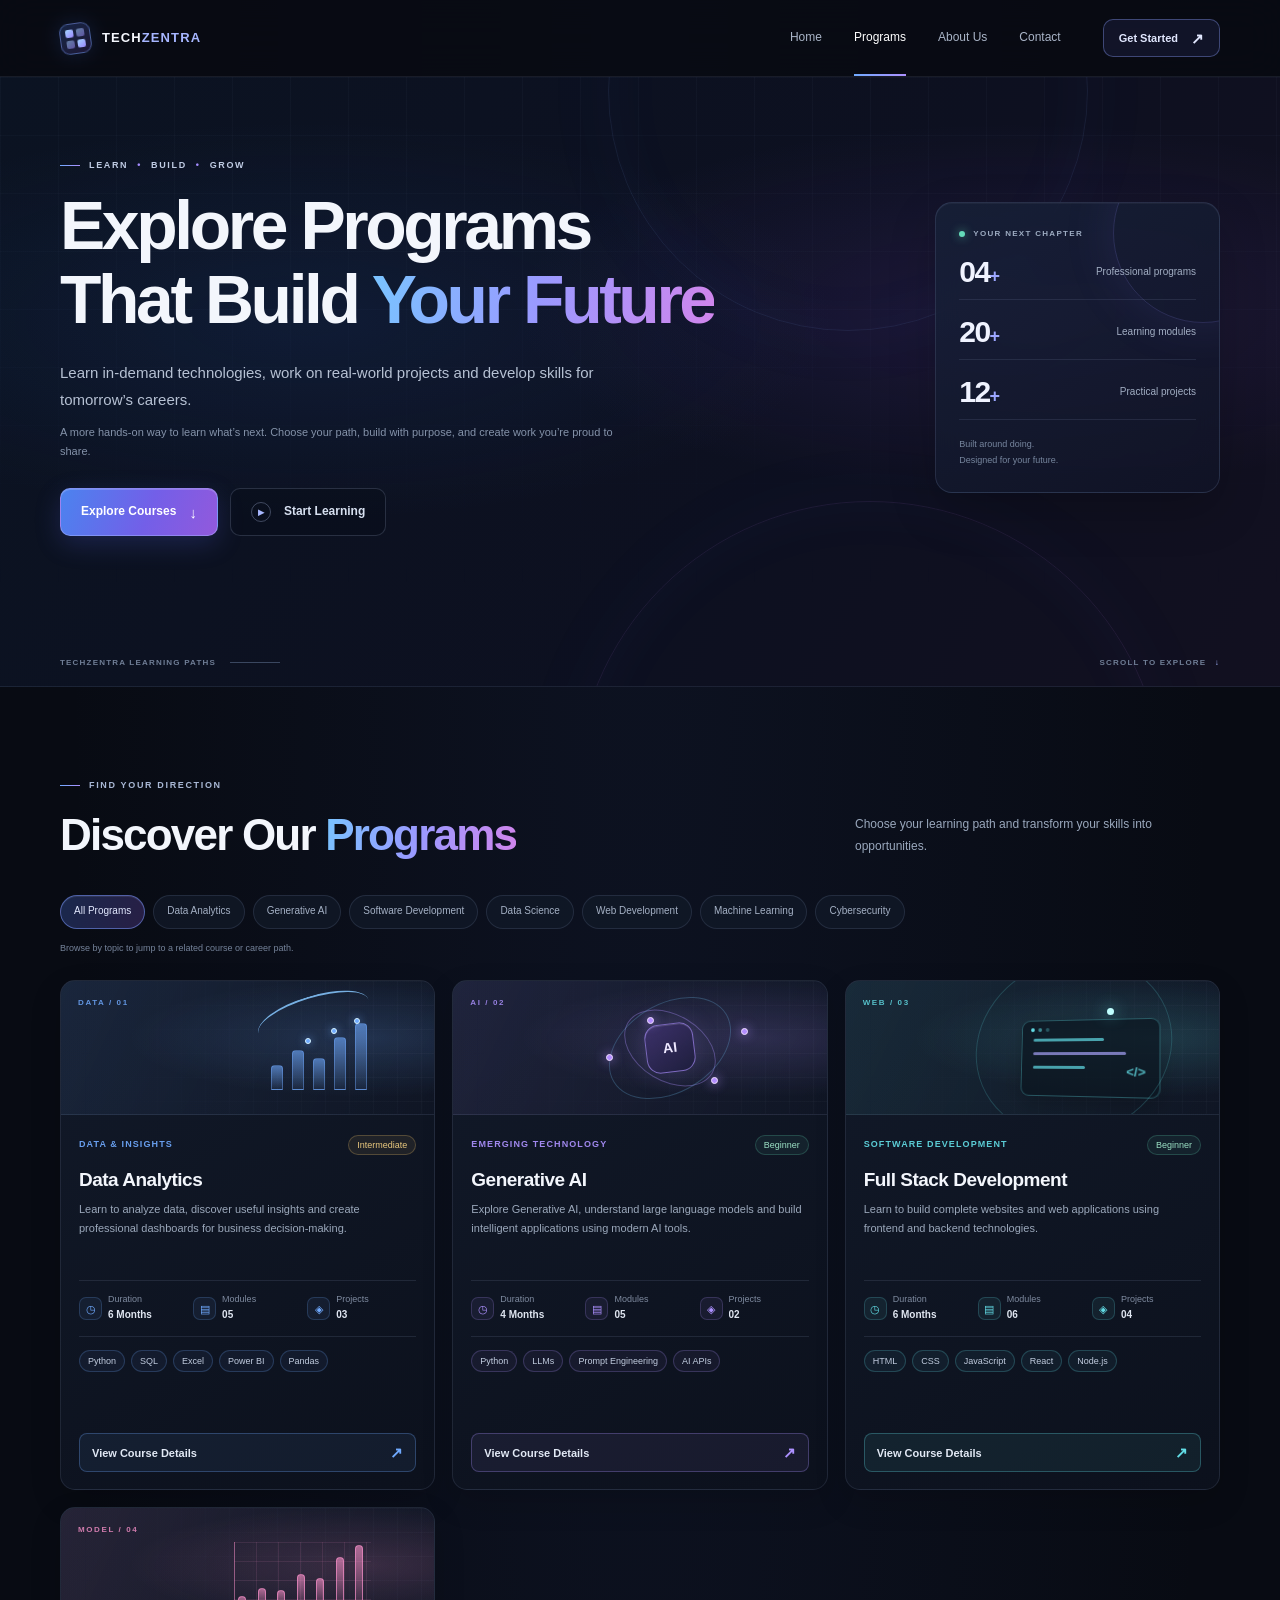
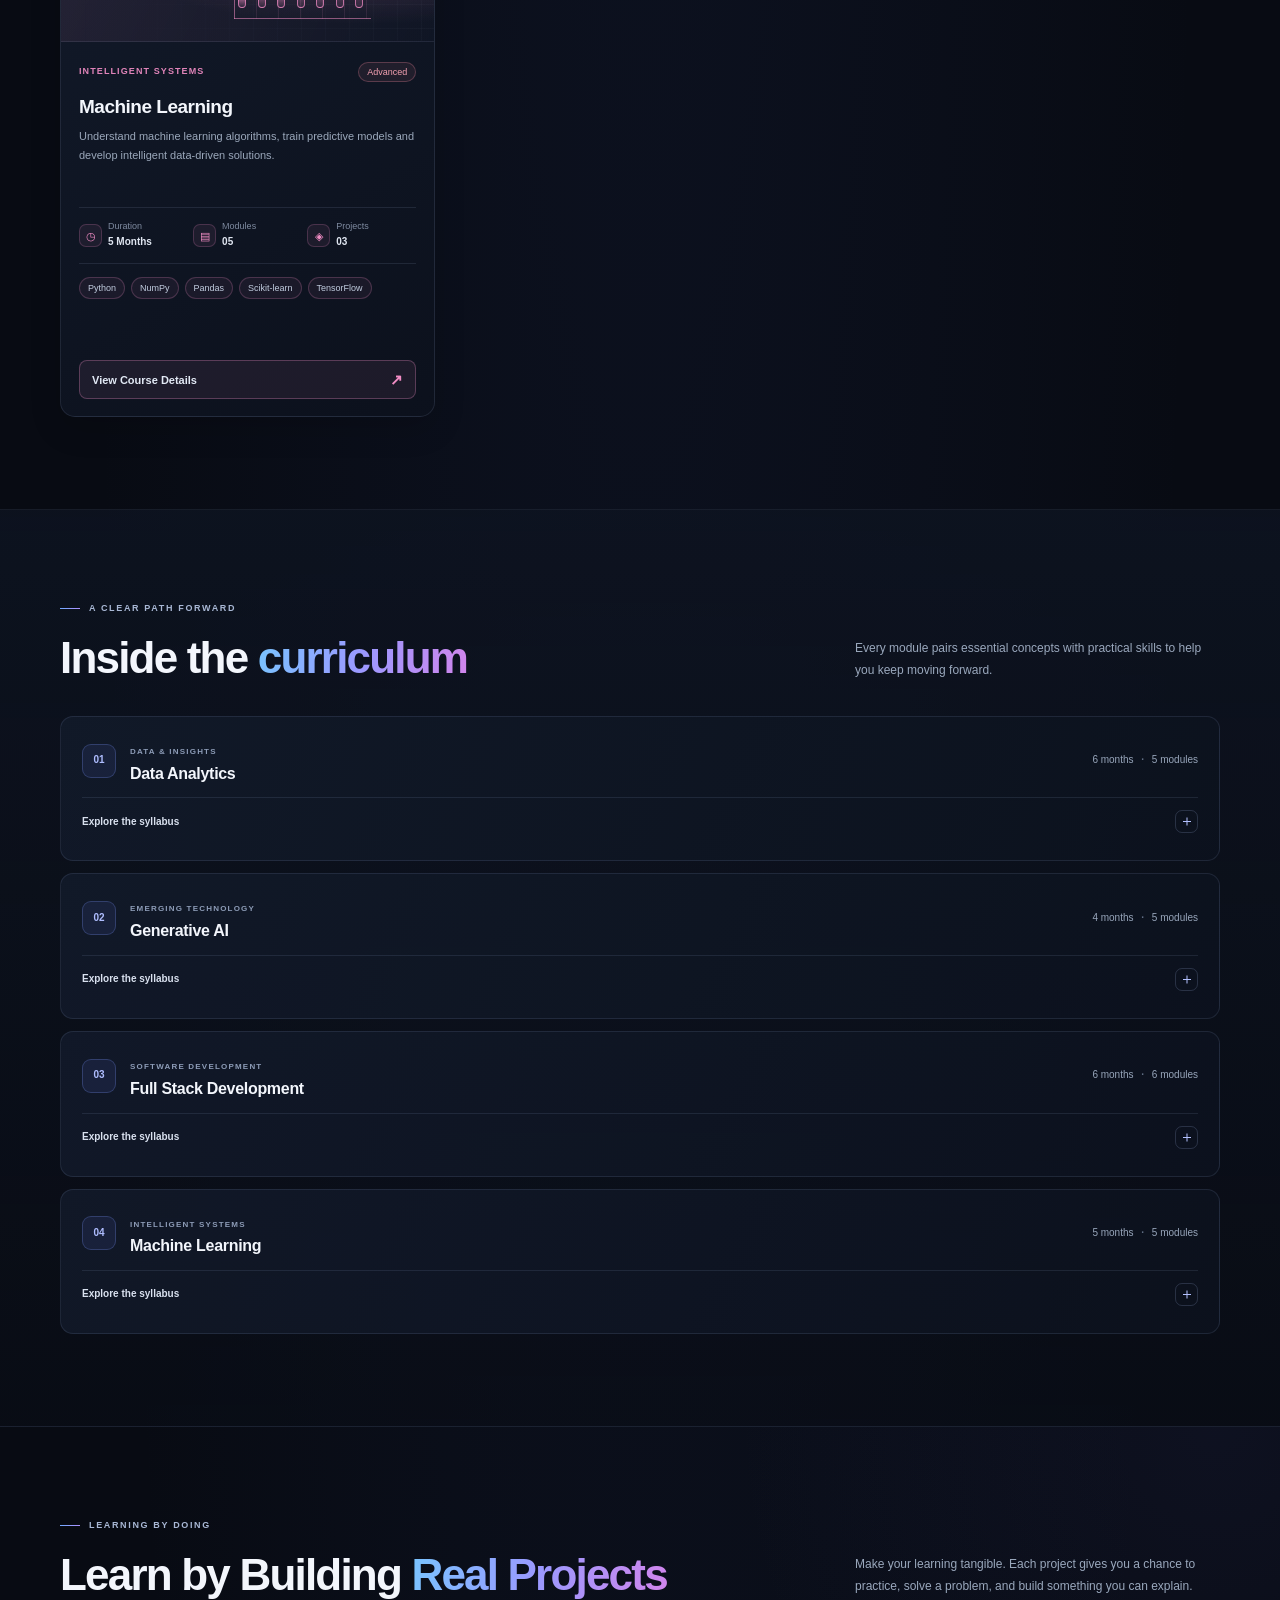
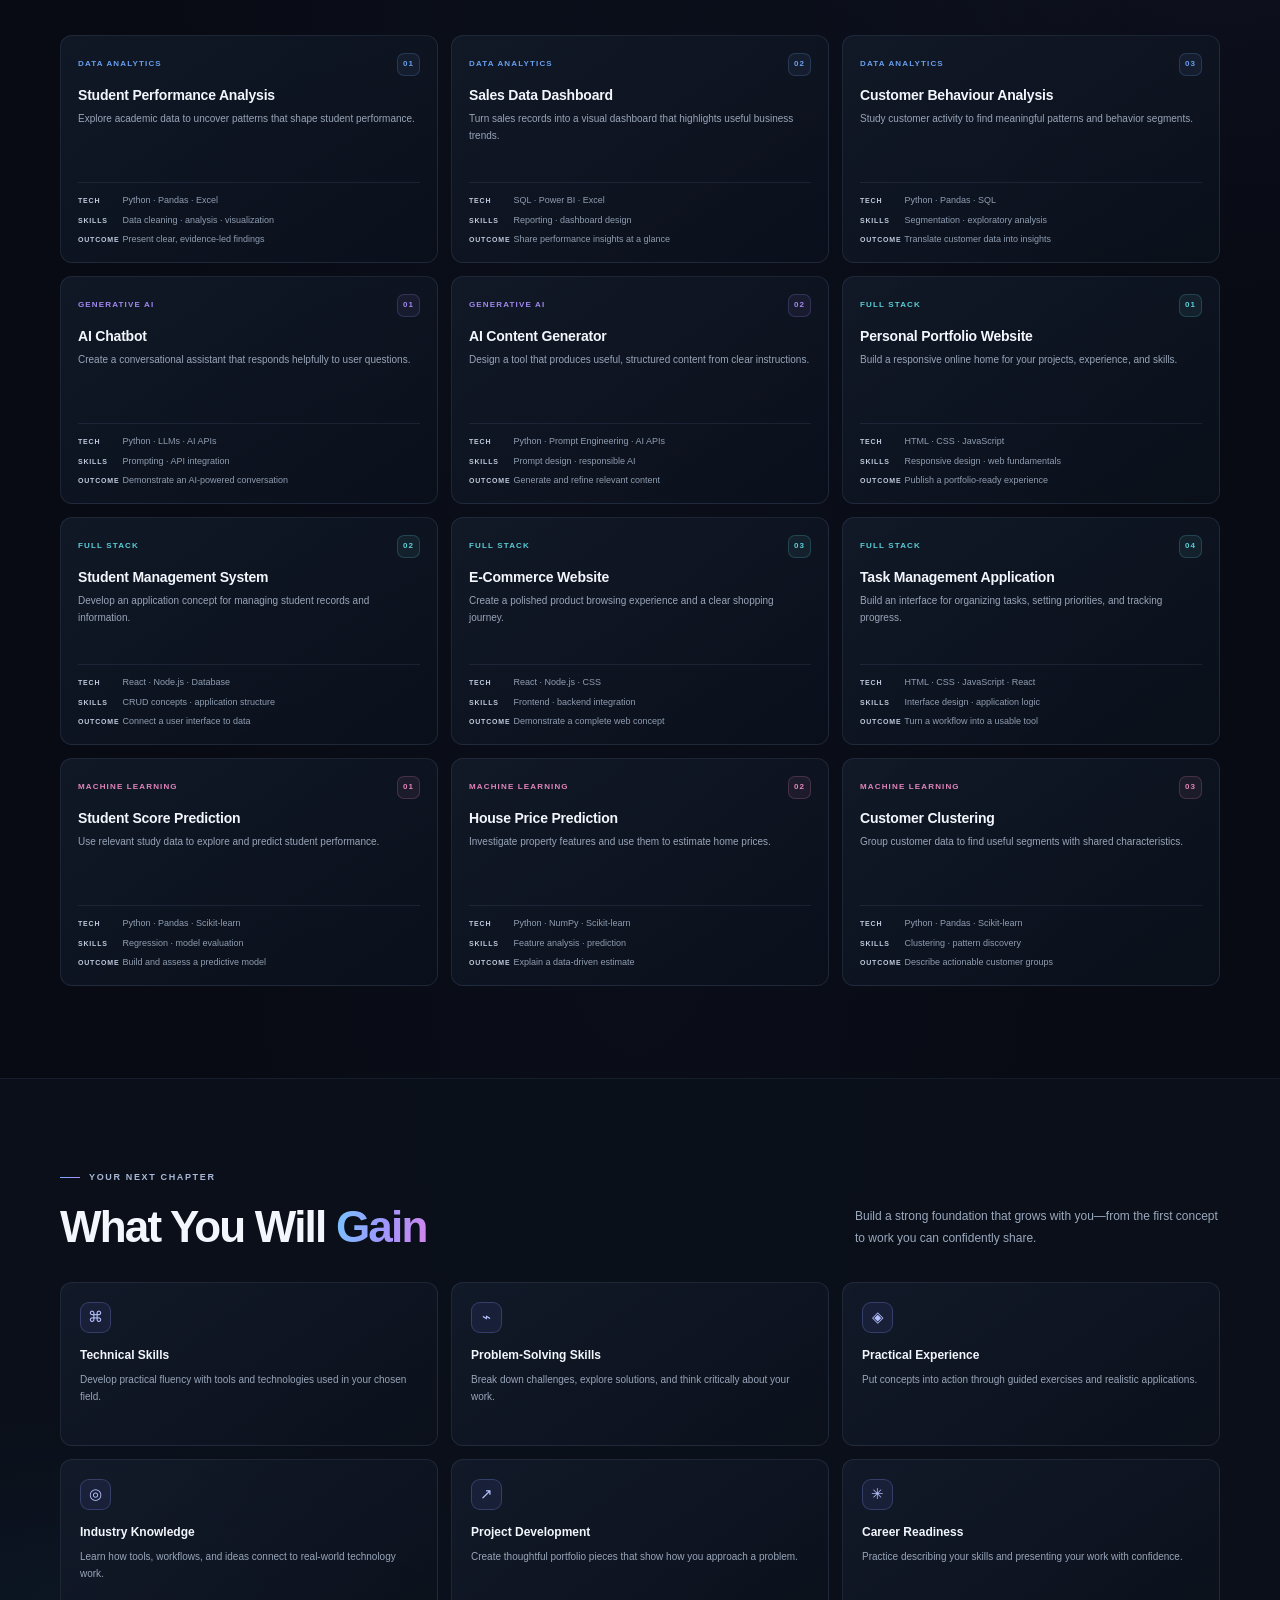
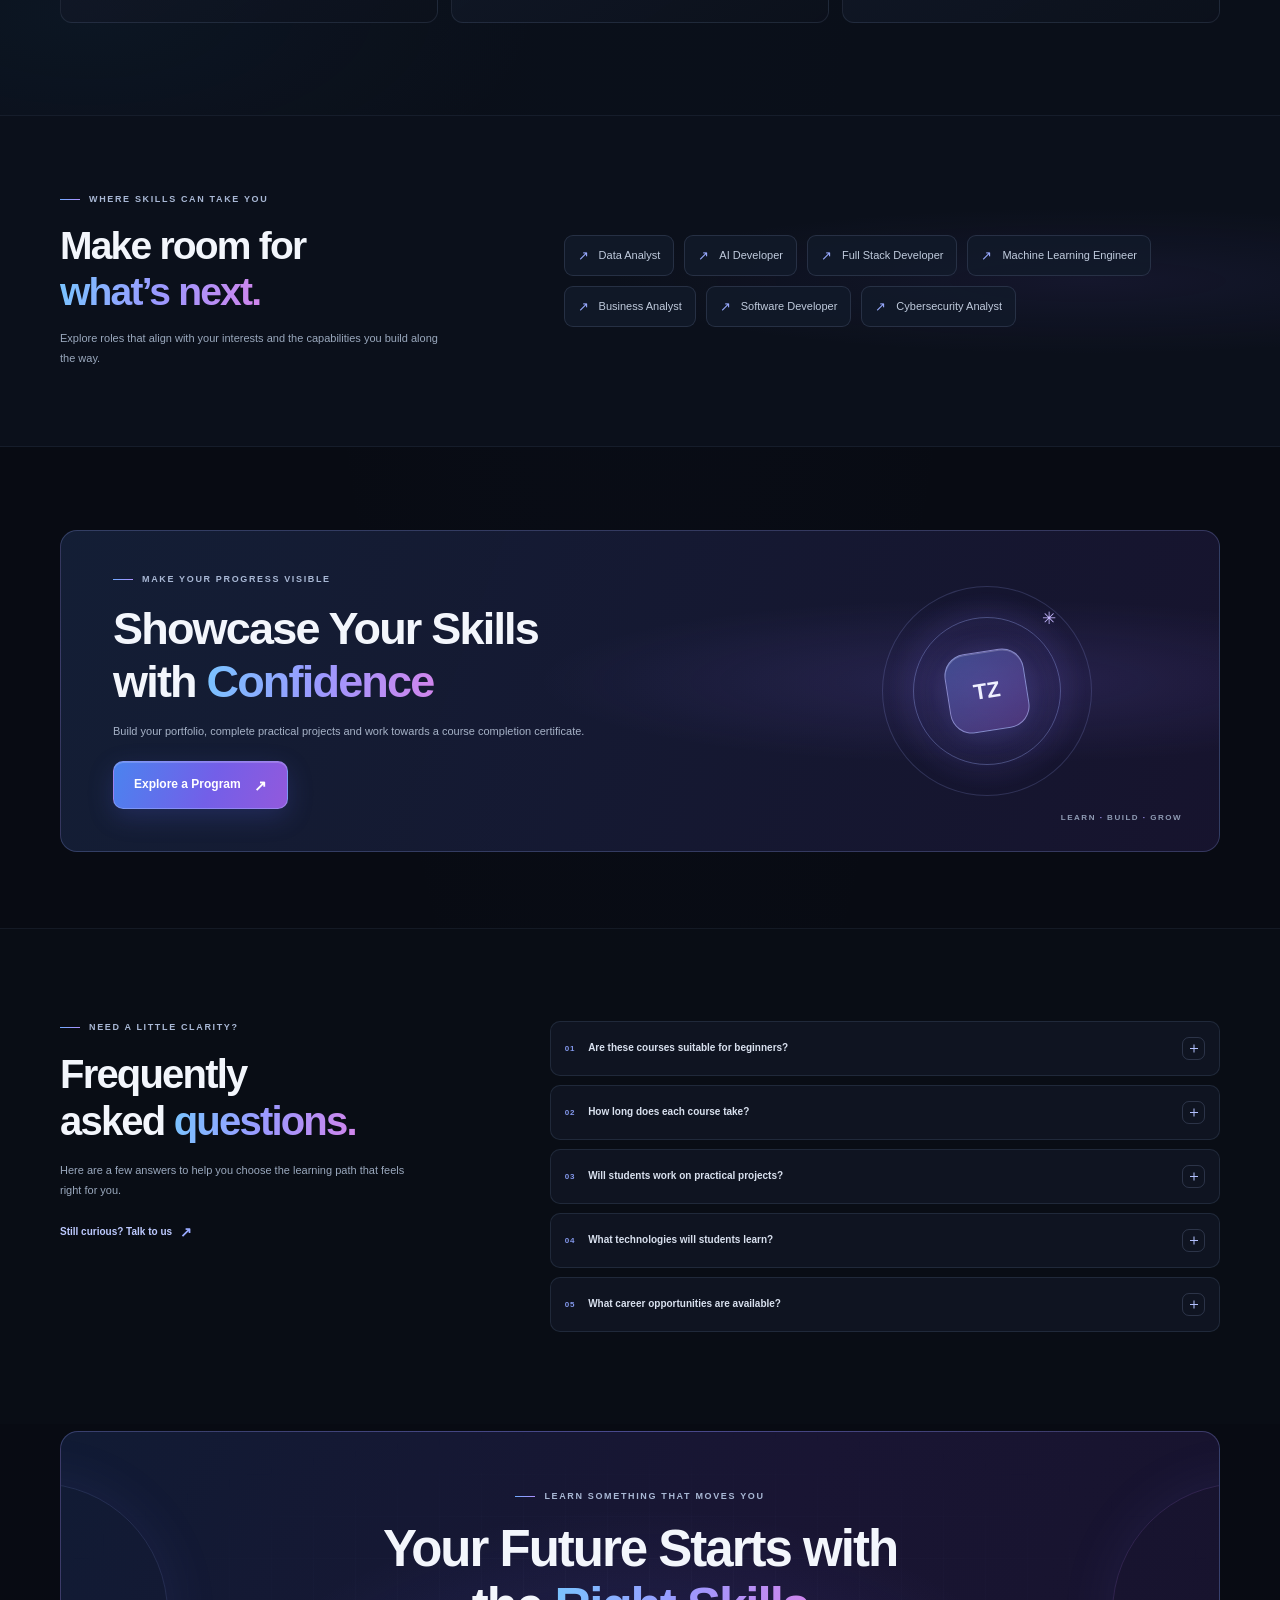
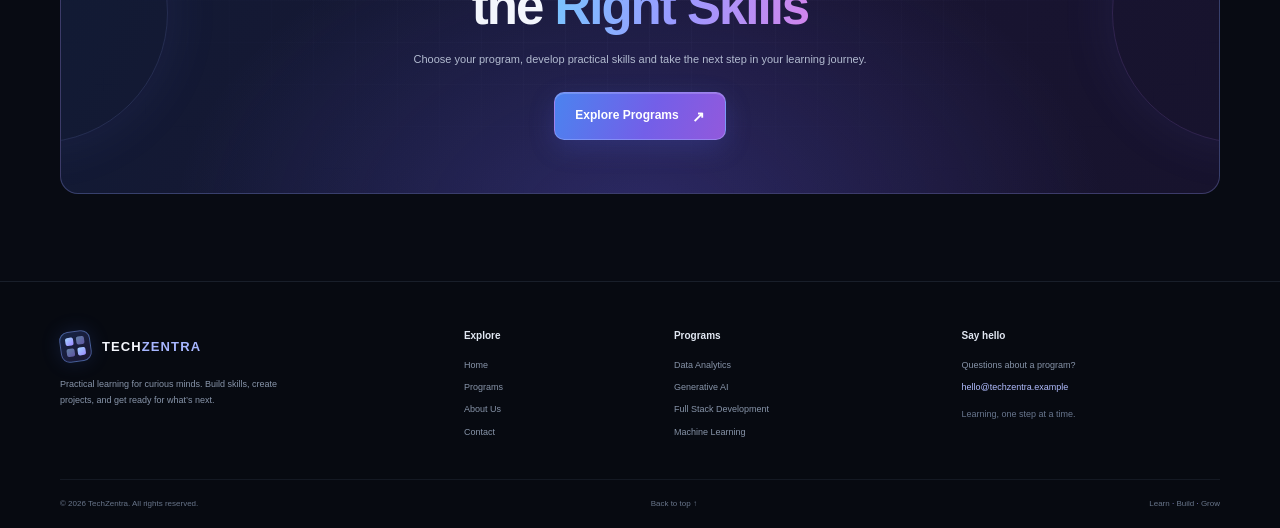
==== index.html @ 8ccdbe2f "Add files via upload" ====
<!DOCTYPE html>
<html lang="en">
<head>
  <meta charset="UTF-8">
  <meta name="viewport" content="width=device-width, initial-scale=1.0">
  <meta name="description" content="Explore TechZentra's career-focused programs in data analytics, generative AI, software development, and machine learning.">
  <title>Programs &amp; Courses | TechZentra</title>
  <link rel="stylesheet" href="style.css">
</head>
<body>
  <header class="site-header" id="top">
    <nav class="navigation container" aria-label="Main navigation">
      <a class="brand" href="#top" aria-label="TechZentra home">
        <span class="brand-symbol" aria-hidden="true"><span></span><span></span><span></span><span></span></span>
        <span class="brand-word">TECH<span>ZENTRA</span></span>
      </a>
      <div class="nav-links">
        <a href="#top">Home</a>
        <a class="nav-current" href="#programs" aria-current="page">Programs</a>
        <a href="#about">About Us</a>
        <a href="#contact">Contact</a>
      </div>
      <a class="button button-nav" href="#enroll">Get Started <span class="arrow" aria-hidden="true">↗</span></a>
    </nav>
  </header>

  <main>
    <section class="hero" aria-labelledby="hero-title">
      <div class="hero-orbit hero-orbit-one" aria-hidden="true"></div>
      <div class="hero-orbit hero-orbit-two" aria-hidden="true"></div>
      <div class="hero-grid-pattern" aria-hidden="true"></div>
      <div class="container hero-layout">
        <div class="hero-copy">
          <p class="eyebrow hero-eyebrow"><span class="eyebrow-line"></span> LEARN <span class="eyebrow-dot">•</span> BUILD <span class="eyebrow-dot">•</span> GROW</p>
          <h1 id="hero-title">Explore Programs<br>That Build <span class="gradient-text">Your Future</span></h1>
          <p class="hero-lede">Learn in-demand technologies, work on real-world projects and develop skills for tomorrow’s careers.</p>
          <p class="hero-support">A more hands-on way to learn what’s next. Choose your path, build with purpose, and create work you’re proud to share.</p>
          <div class="hero-actions">
            <a class="button button-primary" href="#programs">Explore Courses <span class="arrow" aria-hidden="true">↓</span></a>
            <a class="button button-quiet" href="#course-details"><span class="play-icon" aria-hidden="true">▶</span> Start Learning</a>
          </div>
        </div>
        <aside class="hero-aside" aria-label="TechZentra program statistics">
          <div class="aside-orbit" aria-hidden="true"></div>
          <div class="hero-aside-label"><span class="live-dot" aria-hidden="true"></span> YOUR NEXT CHAPTER</div>
          <div class="hero-stat">
            <strong>04<span>+</span></strong>
            <span>Professional programs</span>
          </div>
          <div class="hero-stat">
            <strong>20<span>+</span></strong>
            <span>Learning modules</span>
          </div>
          <div class="hero-stat">
            <strong>12<span>+</span></strong>
            <span>Practical projects</span>
          </div>
          <div class="aside-foot">Built around doing.<br>Designed for your future.</div>
        </aside>
      </div>
      <div class="container hero-bottom" aria-hidden="true">
        <span>TECHZENTRA LEARNING PATHS</span><span class="hero-bottom-line"></span><span>SCROLL TO EXPLORE <b>↓</b></span>
      </div>
    </section>

    <section class="section programs-section" id="programs" aria-labelledby="programs-title">
      <div class="container">
        <div class="section-heading">
          <div>
            <p class="eyebrow"><span class="eyebrow-line"></span> FIND YOUR DIRECTION</p>
            <h2 id="programs-title">Discover Our <span class="gradient-text">Programs</span></h2>
          </div>
          <p>Choose your learning path and transform your skills into opportunities.</p>
        </div>

        <nav class="category-nav" aria-label="Browse programs by learning area">
          <a class="category-pill category-active" href="#programs" aria-current="page">All Programs</a>
          <a class="category-pill" href="#data-analytics">Data Analytics</a>
          <a class="category-pill" href="#generative-ai">Generative AI</a>
          <a class="category-pill" href="#full-stack">Software Development</a>
          <a class="category-pill" href="#machine-learning">Data Science</a>
          <a class="category-pill" href="#full-stack">Web Development</a>
          <a class="category-pill" href="#machine-learning">Machine Learning</a>
          <a class="category-pill" href="#career-opportunities">Cybersecurity</a>
        </nav>
        <p class="category-note">Browse by topic to jump to a related course or career path.</p>

        <div class="course-grid">
          <article class="course-card course-blue">
            <div class="course-art course-art-analytics" aria-hidden="true">
              <span class="art-label">DATA / 01</span><span class="chart-bars"><i></i><i></i><i></i><i></i><i></i></span>
              <span class="chart-line"></span><span class="chart-point chart-point-one"></span><span class="chart-point chart-point-two"></span><span class="chart-point chart-point-three"></span>
            </div>
            <div class="course-card-body">
              <div class="course-kickers"><span class="course-category">DATA &amp; INSIGHTS</span><span class="level level-intermediate">Intermediate</span></div>
              <h3>Data Analytics</h3>
              <p class="course-description">Learn to analyze data, discover useful insights and create professional dashboards for business decision-making.</p>
              <div class="course-metrics">
                <div><span class="metric-icon" aria-hidden="true">◷</span><span><small>Duration</small><strong>6 Months</strong></span></div>
                <div><span class="metric-icon" aria-hidden="true">▤</span><span><small>Modules</small><strong>05</strong></span></div>
                <div><span class="metric-icon" aria-hidden="true">◈</span><span><small>Projects</small><strong>03</strong></span></div>
              </div>
              <div class="technology-list" aria-label="Technologies covered">
                <span>Python</span><span>SQL</span><span>Excel</span><span>Power BI</span><span>Pandas</span>
              </div>
              <a class="course-link" href="#data-analytics">View Course Details <span class="arrow" aria-hidden="true">↗</span></a>
            </div>
          </article>

          <article class="course-card course-violet">
            <div class="course-art course-art-ai" aria-hidden="true">
              <span class="art-label">AI / 02</span><span class="ai-core">AI</span><span class="ai-ring ai-ring-one"></span><span class="ai-ring ai-ring-two"></span>
              <span class="ai-node ai-node-one"></span><span class="ai-node ai-node-two"></span><span class="ai-node ai-node-three"></span><span class="ai-node ai-node-four"></span>
            </div>
            <div class="course-card-body">
              <div class="course-kickers"><span class="course-category">EMERGING TECHNOLOGY</span><span class="level level-beginner">Beginner</span></div>
              <h3>Generative AI</h3>
              <p class="course-description">Explore Generative AI, understand large language models and build intelligent applications using modern AI tools.</p>
              <div class="course-metrics">
                <div><span class="metric-icon" aria-hidden="true">◷</span><span><small>Duration</small><strong>4 Months</strong></span></div>
                <div><span class="metric-icon" aria-hidden="true">▤</span><span><small>Modules</small><strong>05</strong></span></div>
                <div><span class="metric-icon" aria-hidden="true">◈</span><span><small>Projects</small><strong>02</strong></span></div>
              </div>
              <div class="technology-list" aria-label="Technologies covered">
                <span>Python</span><span>LLMs</span><span>Prompt Engineering</span><span>AI APIs</span>
              </div>
              <a class="course-link" href="#generative-ai">View Course Details <span class="arrow" aria-hidden="true">↗</span></a>
            </div>
          </article>

          <article class="course-card course-cyan">
            <div class="course-art course-art-stack" aria-hidden="true">
              <span class="art-label">WEB / 03</span><span class="code-window"><b></b><i></i><i></i><i></i><em>&lt;/&gt;</em></span>
              <span class="stack-orbit"></span><span class="stack-spark"></span>
            </div>
            <div class="course-card-body">
              <div class="course-kickers"><span class="course-category">SOFTWARE DEVELOPMENT</span><span class="level level-beginner">Beginner</span></div>
              <h3>Full Stack Development</h3>
              <p class="course-description">Learn to build complete websites and web applications using frontend and backend technologies.</p>
              <div class="course-metrics">
                <div><span class="metric-icon" aria-hidden="true">◷</span><span><small>Duration</small><strong>6 Months</strong></span></div>
                <div><span class="metric-icon" aria-hidden="true">▤</span><span><small>Modules</small><strong>06</strong></span></div>
                <div><span class="metric-icon" aria-hidden="true">◈</span><span><small>Projects</small><strong>04</strong></span></div>
              </div>
              <div class="technology-list" aria-label="Technologies covered">
                <span>HTML</span><span>CSS</span><span>JavaScript</span><span>React</span><span>Node.js</span>
              </div>
              <a class="course-link" href="#full-stack">View Course Details <span class="arrow" aria-hidden="true">↗</span></a>
            </div>
          </article>

          <article class="course-card course-pink">
            <div class="course-art course-art-ml" aria-hidden="true">
              <span class="art-label">MODEL / 04</span><span class="ml-grid"></span><span class="ml-graph"><i></i><i></i><i></i><i></i><i></i><i></i><i></i></span>
              <span class="ml-axis"></span><span class="ml-axis ml-axis-y"></span>
            </div>
            <div class="course-card-body">
              <div class="course-kickers"><span class="course-category">INTELLIGENT SYSTEMS</span><span class="level level-advanced">Advanced</span></div>
              <h3>Machine Learning</h3>
              <p class="course-description">Understand machine learning algorithms, train predictive models and develop intelligent data-driven solutions.</p>
              <div class="course-metrics">
                <div><span class="metric-icon" aria-hidden="true">◷</span><span><small>Duration</small><strong>5 Months</strong></span></div>
                <div><span class="metric-icon" aria-hidden="true">▤</span><span><small>Modules</small><strong>05</strong></span></div>
                <div><span class="metric-icon" aria-hidden="true">◈</span><span><small>Projects</small><strong>03</strong></span></div>
              </div>
              <div class="technology-list" aria-label="Technologies covered">
                <span>Python</span><span>NumPy</span><span>Pandas</span><span>Scikit-learn</span><span>TensorFlow</span>
              </div>
              <a class="course-link" href="#machine-learning">View Course Details <span class="arrow" aria-hidden="true">↗</span></a>
            </div>
          </article>
        </div>
      </div>
    </section>

    <section class="section syllabus-section" id="course-details" aria-labelledby="syllabus-title">
      <div class="container">
        <div class="section-heading">
          <div>
            <p class="eyebrow"><span class="eyebrow-line"></span> A CLEAR PATH FORWARD</p>
            <h2 id="syllabus-title">Inside the <span class="gradient-text">curriculum</span></h2>
          </div>
          <p>Every module pairs essential concepts with practical skills to help you keep moving forward.</p>
        </div>

        <article class="syllabus-card" id="data-analytics">
          <div class="syllabus-card-heading">
            <span class="syllabus-number">01</span><div><span class="syllabus-category">DATA &amp; INSIGHTS</span><h3>Data Analytics</h3></div><span class="syllabus-length">6 months <b>·</b> 5 modules</span>
          </div>
          <details class="module-accordion">
            <summary><span>Explore the syllabus</span><span class="accordion-toggle" aria-hidden="true"></span></summary>
            <ol class="module-list">
              <li><span><strong>Introduction to Data Analytics</strong><small>Get to know the analytics workflow, data types, and how organizations use information to make decisions.</small></span></li>
              <li><span><strong>Python Programming for Data Analysis</strong><small>Learn Python fundamentals and use code to inspect, organize, and analyze datasets.</small></span></li>
              <li><span><strong>SQL and Database Management</strong><small>Query relational data, combine tables, and understand the foundations of database management.</small></span></li>
              <li><span><strong>Data Cleaning and Processing</strong><small>Prepare reliable datasets by handling missing values, inconsistencies, and common data issues.</small></span></li>
              <li><span><strong>Data Visualization using Power BI</strong><small>Turn findings into clear visuals and build dashboards that communicate useful insights.</small></span></li>
            </ol>
          </details>
        </article>

        <article class="syllabus-card" id="generative-ai">
          <div class="syllabus-card-heading">
            <span class="syllabus-number">02</span><div><span class="syllabus-category">EMERGING TECHNOLOGY</span><h3>Generative AI</h3></div><span class="syllabus-length">4 months <b>·</b> 5 modules</span>
          </div>
          <details class="module-accordion">
            <summary><span>Explore the syllabus</span><span class="accordion-toggle" aria-hidden="true"></span></summary>
            <ol class="module-list">
              <li><span><strong>Introduction to Artificial Intelligence</strong><small>Explore foundational AI concepts, common applications, capabilities, and responsible use.</small></span></li>
              <li><span><strong>Python for AI</strong><small>Practice the Python fundamentals used to work with AI tools, data, and application logic.</small></span></li>
              <li><span><strong>Large Language Models</strong><small>Understand how language models work, what they can do, and where their limitations lie.</small></span></li>
              <li><span><strong>Prompt Engineering</strong><small>Write and refine instructions to guide AI models toward useful, consistent responses.</small></span></li>
              <li><span><strong>Building AI Applications</strong><small>Bring concepts together to create useful applications powered by modern AI tools.</small></span></li>
            </ol>
          </details>
        </article>

        <article class="syllabus-card" id="full-stack">
          <div class="syllabus-card-heading">
            <span class="syllabus-number">03</span><div><span class="syllabus-category">SOFTWARE DEVELOPMENT</span><h3>Full Stack Development</h3></div><span class="syllabus-length">6 months <b>·</b> 6 modules</span>
          </div>
          <details class="module-accordion">
            <summary><span>Explore the syllabus</span><span class="accordion-toggle" aria-hidden="true"></span></summary>
            <ol class="module-list">
              <li><span><strong>HTML Fundamentals</strong><small>Structure accessible web pages using semantic HTML and well-organized document markup.</small></span></li>
              <li><span><strong>CSS Styling</strong><small>Style responsive interfaces with layout systems, typography, color, and reusable CSS.</small></span></li>
              <li><span><strong>JavaScript Programming</strong><small>Build a foundation in variables, functions, data structures, and browser-based programming.</small></span></li>
              <li><span><strong>React Development</strong><small>Organize user interfaces into reusable components and learn the core ideas behind React.</small></span></li>
              <li><span><strong>Backend Development</strong><small>Explore server-side application concepts, routes, and communication between services.</small></span></li>
              <li><span><strong>Database and Deployment</strong><small>Understand data persistence and the steps involved in preparing an application for release.</small></span></li>
            </ol>
          </details>
        </article>

        <article class="syllabus-card" id="machine-learning">
          <div class="syllabus-card-heading">
            <span class="syllabus-number">04</span><div><span class="syllabus-category">INTELLIGENT SYSTEMS</span><h3>Machine Learning</h3></div><span class="syllabus-length">5 months <b>·</b> 5 modules</span>
          </div>
          <details class="module-accordion">
            <summary><span>Explore the syllabus</span><span class="accordion-toggle" aria-hidden="true"></span></summary>
            <ol class="module-list">
              <li><span><strong>Introduction to Machine Learning</strong><small>Learn the core ideas behind machine learning and how models learn patterns from data.</small></span></li>
              <li><span><strong>Python for Machine Learning</strong><small>Use Python and common data libraries to prepare inputs for a machine learning workflow.</small></span></li>
              <li><span><strong>Supervised Learning</strong><small>Explore models that learn from labeled examples to classify outcomes and make predictions.</small></span></li>
              <li><span><strong>Unsupervised Learning</strong><small>Discover approaches for finding structure and useful groupings in unlabeled data.</small></span></li>
              <li><span><strong>Model Evaluation</strong><small>Assess model performance, interpret evaluation measures, and understand trade-offs.</small></span></li>
            </ol>
          </details>
        </article>
      </div>
    </section>

    <section class="section projects-section" id="projects" aria-labelledby="projects-title">
      <div class="container">
        <div class="section-heading">
          <div>
            <p class="eyebrow"><span class="eyebrow-line"></span> LEARNING BY DOING</p>
            <h2 id="projects-title">Learn by Building <span class="gradient-text">Real Projects</span></h2>
          </div>
          <p>Make your learning tangible. Each project gives you a chance to practice, solve a problem, and build something you can explain.</p>
        </div>

        <div class="project-grid">
          <article class="project-card project-blue"><span class="project-course">DATA ANALYTICS <span>01</span></span><h3>Student Performance Analysis</h3><p>Explore academic data to uncover patterns that shape student performance.</p><div class="project-details"><span><b>TECH</b> Python · Pandas · Excel</span><span><b>SKILLS</b> Data cleaning · analysis · visualization</span><span><b>OUTCOME</b> Present clear, evidence-led findings</span></div></article>
          <article class="project-card project-blue"><span class="project-course">DATA ANALYTICS <span>02</span></span><h3>Sales Data Dashboard</h3><p>Turn sales records into a visual dashboard that highlights useful business trends.</p><div class="project-details"><span><b>TECH</b> SQL · Power BI · Excel</span><span><b>SKILLS</b> Reporting · dashboard design</span><span><b>OUTCOME</b> Share performance insights at a glance</span></div></article>
          <article class="project-card project-blue"><span class="project-course">DATA ANALYTICS <span>03</span></span><h3>Customer Behaviour Analysis</h3><p>Study customer activity to find meaningful patterns and behavior segments.</p><div class="project-details"><span><b>TECH</b> Python · Pandas · SQL</span><span><b>SKILLS</b> Segmentation · exploratory analysis</span><span><b>OUTCOME</b> Translate customer data into insights</span></div></article>
          <article class="project-card project-violet"><span class="project-course">GENERATIVE AI <span>01</span></span><h3>AI Chatbot</h3><p>Create a conversational assistant that responds helpfully to user questions.</p><div class="project-details"><span><b>TECH</b> Python · LLMs · AI APIs</span><span><b>SKILLS</b> Prompting · API integration</span><span><b>OUTCOME</b> Demonstrate an AI-powered conversation</span></div></article>
          <article class="project-card project-violet"><span class="project-course">GENERATIVE AI <span>02</span></span><h3>AI Content Generator</h3><p>Design a tool that produces useful, structured content from clear instructions.</p><div class="project-details"><span><b>TECH</b> Python · Prompt Engineering · AI APIs</span><span><b>SKILLS</b> Prompt design · responsible AI</span><span><b>OUTCOME</b> Generate and refine relevant content</span></div></article>
          <article class="project-card project-cyan"><span class="project-course">FULL STACK <span>01</span></span><h3>Personal Portfolio Website</h3><p>Build a responsive online home for your projects, experience, and skills.</p><div class="project-details"><span><b>TECH</b> HTML · CSS · JavaScript</span><span><b>SKILLS</b> Responsive design · web fundamentals</span><span><b>OUTCOME</b> Publish a portfolio-ready experience</span></div></article>
          <article class="project-card project-cyan"><span class="project-course">FULL STACK <span>02</span></span><h3>Student Management System</h3><p>Develop an application concept for managing student records and information.</p><div class="project-details"><span><b>TECH</b> React · Node.js · Database</span><span><b>SKILLS</b> CRUD concepts · application structure</span><span><b>OUTCOME</b> Connect a user interface to data</span></div></article>
          <article class="project-card project-cyan"><span class="project-course">FULL STACK <span>03</span></span><h3>E-Commerce Website</h3><p>Create a polished product browsing experience and a clear shopping journey.</p><div class="project-details"><span><b>TECH</b> React · Node.js · CSS</span><span><b>SKILLS</b> Frontend · backend integration</span><span><b>OUTCOME</b> Demonstrate a complete web concept</span></div></article>
          <article class="project-card project-cyan"><span class="project-course">FULL STACK <span>04</span></span><h3>Task Management Application</h3><p>Build an interface for organizing tasks, setting priorities, and tracking progress.</p><div class="project-details"><span><b>TECH</b> HTML · CSS · JavaScript · React</span><span><b>SKILLS</b> Interface design · application logic</span><span><b>OUTCOME</b> Turn a workflow into a usable tool</span></div></article>
          <article class="project-card project-pink"><span class="project-course">MACHINE LEARNING <span>01</span></span><h3>Student Score Prediction</h3><p>Use relevant study data to explore and predict student performance.</p><div class="project-details"><span><b>TECH</b> Python · Pandas · Scikit-learn</span><span><b>SKILLS</b> Regression · model evaluation</span><span><b>OUTCOME</b> Build and assess a predictive model</span></div></article>
          <article class="project-card project-pink"><span class="project-course">MACHINE LEARNING <span>02</span></span><h3>House Price Prediction</h3><p>Investigate property features and use them to estimate home prices.</p><div class="project-details"><span><b>TECH</b> Python · NumPy · Scikit-learn</span><span><b>SKILLS</b> Feature analysis · prediction</span><span><b>OUTCOME</b> Explain a data-driven estimate</span></div></article>
          <article class="project-card project-pink"><span class="project-course">MACHINE LEARNING <span>03</span></span><h3>Customer Clustering</h3><p>Group customer data to find useful segments with shared characteristics.</p><div class="project-details"><span><b>TECH</b> Python · Pandas · Scikit-learn</span><span><b>SKILLS</b> Clustering · pattern discovery</span><span><b>OUTCOME</b> Describe actionable customer groups</span></div></article>
        </div>
      </div>
    </section>

    <section class="section outcomes-section" id="about" aria-labelledby="outcomes-title">
      <div class="container">
        <div class="section-heading">
          <div><p class="eyebrow"><span class="eyebrow-line"></span> YOUR NEXT CHAPTER</p><h2 id="outcomes-title">What You Will <span class="gradient-text">Gain</span></h2></div>
          <p>Build a strong foundation that grows with you—from the first concept to work you can confidently share.</p>
        </div>
        <div class="outcomes-grid">
          <article class="outcome-card"><span class="outcome-icon" aria-hidden="true">⌘</span><h3>Technical Skills</h3><p>Develop practical fluency with tools and technologies used in your chosen field.</p></article>
          <article class="outcome-card"><span class="outcome-icon" aria-hidden="true">⌁</span><h3>Problem-Solving Skills</h3><p>Break down challenges, explore solutions, and think critically about your work.</p></article>
          <article class="outcome-card"><span class="outcome-icon" aria-hidden="true">◈</span><h3>Practical Experience</h3><p>Put concepts into action through guided exercises and realistic applications.</p></article>
          <article class="outcome-card"><span class="outcome-icon" aria-hidden="true">◎</span><h3>Industry Knowledge</h3><p>Learn how tools, workflows, and ideas connect to real-world technology work.</p></article>
          <article class="outcome-card"><span class="outcome-icon" aria-hidden="true">↗</span><h3>Project Development</h3><p>Create thoughtful portfolio pieces that show how you approach a problem.</p></article>
          <article class="outcome-card"><span class="outcome-icon" aria-hidden="true">✳</span><h3>Career Readiness</h3><p>Practice describing your skills and presenting your work with confidence.</p></article>
        </div>
      </div>
    </section>

    <section class="section career-section" id="career-opportunities" aria-labelledby="careers-title">
      <div class="container career-layout">
        <div class="career-intro">
          <p class="eyebrow"><span class="eyebrow-line"></span> WHERE SKILLS CAN TAKE YOU</p>
          <h2 id="careers-title">Make room for <span class="gradient-text">what’s next.</span></h2>
          <p>Explore roles that align with your interests and the capabilities you build along the way.</p>
        </div>
        <div class="career-list" aria-label="Potential career paths">
          <span class="career-pill"><i aria-hidden="true">↗</i> Data Analyst</span>
          <span class="career-pill"><i aria-hidden="true">↗</i> AI Developer</span>
          <span class="career-pill"><i aria-hidden="true">↗</i> Full Stack Developer</span>
          <span class="career-pill"><i aria-hidden="true">↗</i> Machine Learning Engineer</span>
          <span class="career-pill"><i aria-hidden="true">↗</i> Business Analyst</span>
          <span class="career-pill"><i aria-hidden="true">↗</i> Software Developer</span>
          <span class="career-pill"><i aria-hidden="true">↗</i> Cybersecurity Analyst</span>
        </div>
      </div>
    </section>

    <section class="section certificate-section" aria-labelledby="certificate-title">
      <div class="container">
        <div class="certificate-card">
          <div class="certificate-decoration" aria-hidden="true"><span class="certificate-seal">TZ</span><span class="certificate-ring"></span><span class="certificate-glint">✳</span></div>
          <div class="certificate-copy">
            <p class="eyebrow"><span class="eyebrow-line"></span> MAKE YOUR PROGRESS VISIBLE</p>
            <h2 id="certificate-title">Showcase Your Skills<br>with <span class="gradient-text">Confidence</span></h2>
            <p>Build your portfolio, complete practical projects and work towards a course completion certificate.</p>
            <a class="button button-primary" href="#enroll">Explore a Program <span class="arrow" aria-hidden="true">↗</span></a>
          </div>
          <div class="certificate-caption">LEARN <span>·</span> BUILD <span>·</span> GROW</div>
        </div>
      </div>
    </section>

    <section class="section faq-section" id="faq" aria-labelledby="faq-title">
      <div class="container faq-layout">
        <div class="faq-intro">
          <p class="eyebrow"><span class="eyebrow-line"></span> NEED A LITTLE CLARITY?</p>
          <h2 id="faq-title">Frequently asked <span class="gradient-text">questions.</span></h2>
          <p>Here are a few answers to help you choose the learning path that feels right for you.</p>
          <a class="inline-link" href="#contact">Still curious? Talk to us <span aria-hidden="true">↗</span></a>
        </div>
        <div class="faq-list">
          <details class="faq-item"><summary><span class="faq-number">01</span><span>Are these courses suitable for beginners?</span><span class="accordion-toggle" aria-hidden="true"></span></summary><p>Generative AI and Full Stack Development are marked beginner level. Data Analytics is intermediate, and Machine Learning is advanced. Check each course overview to find the best starting point for your experience.</p></details>
          <details class="faq-item"><summary><span class="faq-number">02</span><span>How long does each course take?</span><span class="accordion-toggle" aria-hidden="true"></span></summary><p>Data Analytics and Full Stack Development are 6 months each, Generative AI is 4 months, and Machine Learning is 5 months.</p></details>
          <details class="faq-item"><summary><span class="faq-number">03</span><span>Will students work on practical projects?</span><span class="accordion-toggle" aria-hidden="true"></span></summary><p>Yes. Each program includes practical projects designed to help you apply key concepts and develop work you can present in a portfolio.</p></details>
          <details class="faq-item"><summary><span class="faq-number">04</span><span>What technologies will students learn?</span><span class="accordion-toggle" aria-hidden="true"></span></summary><p>Technology varies by program and includes Python, SQL, Excel, Power BI, AI tools, HTML, CSS, JavaScript, React, Node.js, NumPy, Pandas, Scikit-learn, and TensorFlow.</p></details>
          <details class="faq-item"><summary><span class="faq-number">05</span><span>What career opportunities are available?</span><span class="accordion-toggle" aria-hidden="true"></span></summary><p>Potential paths include data analyst, AI developer, full stack developer, machine learning engineer, business analyst, software developer, and cybersecurity analyst. Specific opportunities depend on your skills and experience.</p></details>
        </div>
      </div>
    </section>

    <section class="section enroll-section" id="enroll" aria-labelledby="enroll-title">
      <div class="container">
        <div class="enroll-card">
          <div class="enroll-orb enroll-orb-left" aria-hidden="true"></div><div class="enroll-orb enroll-orb-right" aria-hidden="true"></div>
          <p class="eyebrow"><span class="eyebrow-line"></span> LEARN SOMETHING THAT MOVES YOU</p>
          <h2 id="enroll-title">Your Future Starts with<br>the <span class="gradient-text">Right Skills</span></h2>
          <p>Choose your program, develop practical skills and take the next step in your learning journey.</p>
          <a class="button button-primary" href="#programs">Explore Programs <span class="arrow" aria-hidden="true">↗</span></a>
        </div>
      </div>
    </section>
  </main>

  <footer class="site-footer" id="contact">
    <div class="container footer-main">
      <div class="footer-brand-column">
        <a class="brand" href="#top" aria-label="TechZentra home">
          <span class="brand-symbol" aria-hidden="true"><span></span><span></span><span></span><span></span></span>
          <span class="brand-word">TECH<span>ZENTRA</span></span>
        </a>
        <p>Practical learning for curious minds. Build skills, create projects, and get ready for what’s next.</p>
      </div>
      <div class="footer-column"><h2>Explore</h2><a href="#top">Home</a><a href="#programs">Programs</a><a href="#about">About Us</a><a href="#contact">Contact</a></div>
      <div class="footer-column"><h2>Programs</h2><a href="#data-analytics">Data Analytics</a><a href="#generative-ai">Generative AI</a><a href="#full-stack">Full Stack Development</a><a href="#machine-learning">Machine Learning</a></div>
      <div class="footer-column footer-contact"><h2>Say hello</h2><p>Questions about a program?</p><a href="mailto:hello@techzentra.example">hello@techzentra.example</a><span>Learning, one step at a time.</span></div>
    </div>
    <div class="container footer-bottom"><span>© 2026 TechZentra. All rights reserved.</span><a href="#top">Back to top ↑</a><span>Learn <i>·</i> Build <i>·</i> Grow</span></div>
  </footer>
</body>
</html>
---- style.css ----
:root {
  color-scheme: dark;
  --page: #080b13;
  --page-raised: #0c1120;
  --surface: #101725;
  --surface-soft: #0d1421;
  --text: #f3f6fc;
  --muted: #9aa8bd;
  --quiet: #718099;
  --line: rgba(160, 179, 218, 0.13);
  --blue: #70aaff;
  --violet: #ad91ff;
  --cyan: #62dce5;
  --pink: #f28dc5;
  --content-width: 1160px;
}

* {
  box-sizing: border-box;
}

html {
  scroll-behavior: smooth;
  scroll-padding-top: 92px;
}

body {
  margin: 0;
  overflow-x: hidden;
  background:
    radial-gradient(ellipse at 50% 0, rgba(47, 67, 133, 0.13), transparent 36rem),
    var(--page);
  color: var(--text);
  font-family: Inter, "Segoe UI", "Helvetica Neue", Arial, sans-serif;
  font-size: 15px;
  line-height: 1.65;
  -webkit-font-smoothing: antialiased;
}

a {
  color: inherit;
  text-decoration: none;
}

a:focus-visible,
summary:focus-visible {
  outline: 2px solid #a9c5ff;
  outline-offset: 4px;
  border-radius: 5px;
}

::selection {
  background: rgba(125, 134, 255, 0.38);
  color: #fff;
}

.container {
  width: min(var(--content-width), calc(100% - 48px));
  margin-inline: auto;
}

.site-header {
  position: sticky;
  z-index: 20;
  top: 0;
  border-bottom: 1px solid rgba(171, 188, 223, 0.1);
  background: rgba(8, 11, 19, 0.88);
  backdrop-filter: blur(18px);
}

.navigation {
  display: flex;
  min-height: 76px;
  align-items: center;
  gap: 42px;
}

.brand {
  display: inline-flex;
  flex: 0 0 auto;
  align-items: center;
  gap: 11px;
}

.brand-symbol {
  position: relative;
  display: grid;
  width: 31px;
  height: 31px;
  grid-template: repeat(2, 1fr) / repeat(2, 1fr);
  gap: 3px;
  padding: 5px;
  overflow: hidden;
  border: 1px solid rgba(123, 164, 255, 0.48);
  border-radius: 9px;
  background: linear-gradient(145deg, rgba(70, 126, 235, 0.24), rgba(138, 82, 222, 0.17));
  box-shadow: 0 0 20px rgba(90, 125, 255, 0.15);
  transform: rotate(-8deg);
}

.brand-symbol span {
  border-radius: 2px;
  background: linear-gradient(145deg, #a4d5ff, #9b87ff);
}

.brand-symbol span:nth-child(2),
.brand-symbol span:nth-child(3) {
  opacity: 0.53;
}

.brand-word {
  color: #f5f7fd;
  font-size: 13px;
  font-weight: 800;
  letter-spacing: 1.1px;
}

.brand-word span {
  color: #a7b6ff;
}

.nav-links {
  display: flex;
  align-items: center;
  gap: 32px;
  margin-left: auto;
}

.nav-links a {
  position: relative;
  padding-block: 9px;
  color: #aab5c8;
  font-size: 12px;
  transition: color 180ms ease;
}

.nav-links a:hover,
.nav-links a.nav-current {
  color: #fff;
}

.nav-links a.nav-current::after {
  position: absolute;
  right: 0;
  bottom: -19px;
  left: 0;
  height: 2px;
  background: linear-gradient(90deg, var(--blue), var(--violet));
  content: "";
}

.button {
  display: inline-flex;
  min-height: 48px;
  align-items: center;
  justify-content: center;
  gap: 13px;
  padding: 0 20px;
  border: 1px solid transparent;
  border-radius: 10px;
  font-size: 12px;
  font-weight: 700;
  transition: transform 180ms ease, box-shadow 180ms ease, border-color 180ms ease, background 180ms ease;
}

.button:hover {
  transform: translateY(-2px);
}

.button-nav {
  min-height: 38px;
  padding-inline: 15px;
  border-color: rgba(142, 161, 255, 0.37);
  background: rgba(91, 103, 193, 0.12);
  color: #e2e8ff;
  font-size: 11px;
}

.button-nav:hover {
  border-color: rgba(165, 176, 255, 0.67);
  background: rgba(91, 103, 193, 0.22);
}

.arrow {
  font-size: 15px;
  line-height: 1;
}

.button-primary {
  border-color: rgba(175, 179, 255, 0.46);
  background: linear-gradient(110deg, #4b83ef 0%, #735fe8 56%, #9259dc 100%);
  box-shadow: 0 8px 26px rgba(80, 95, 220, 0.23), inset 0 1px rgba(255, 255, 255, 0.18);
  color: #fff;
}

.button-primary:hover {
  box-shadow: 0 12px 32px rgba(91, 99, 231, 0.35), inset 0 1px rgba(255, 255, 255, 0.25);
}

.hero {
  position: relative;
  min-height: 610px;
  overflow: hidden;
  border-bottom: 1px solid rgba(163, 183, 226, 0.1);
  background:
    radial-gradient(ellipse at 24% 40%, rgba(32, 73, 143, 0.18), transparent 33rem),
    radial-gradient(ellipse at 79% 38%, rgba(109, 67, 190, 0.16), transparent 31rem),
    linear-gradient(120deg, #0b1322, #0d1020 61%, #121020);
}

.hero-grid-pattern {
  position: absolute;
  inset: 0;
  background-image: linear-gradient(rgba(159, 182, 232, 0.035) 1px, transparent 1px), linear-gradient(90deg, rgba(159, 182, 232, 0.035) 1px, transparent 1px);
  background-size: 58px 58px;
  mask-image: linear-gradient(to bottom, black, transparent 88%);
  pointer-events: none;
}

.hero-orbit {
  position: absolute;
  width: 480px;
  height: 480px;
  border: 1px solid rgba(117, 153, 241, 0.1);
  border-radius: 50%;
  box-shadow: inset 0 0 65px rgba(99, 126, 244, 0.04), 0 0 90px rgba(89, 107, 221, 0.035);
  pointer-events: none;
}

.hero-orbit-one {
  top: -226px;
  right: 15%;
}

.hero-orbit-two {
  right: 9%;
  bottom: -405px;
  width: 590px;
  height: 590px;
  border-color: rgba(171, 120, 244, 0.1);
}

.hero-layout {
  position: relative;
  z-index: 1;
  display: grid;
  min-height: 555px;
  grid-template-columns: minmax(0, 1.48fr) minmax(255px, 0.52fr);
  align-items: center;
  gap: 65px;
  padding-block: 73px 87px;
}

.hero-copy {
  max-width: 725px;
}

.eyebrow {
  display: flex;
  align-items: center;
  gap: 9px;
  margin: 0 0 17px;
  color: #a9b8d5;
  font-size: 9px;
  font-weight: 750;
  letter-spacing: 1.65px;
  line-height: 1.45;
}

.eyebrow-line {
  display: inline-block;
  width: 20px;
  height: 1px;
  background: linear-gradient(90deg, var(--blue), var(--violet));
}

.hero-eyebrow {
  color: #c0cce4;
}

.eyebrow-dot {
  color: #a58dff;
}

h1,
h2,
h3,
p {
  margin-top: 0;
}

h1,
h2,
h3 {
  text-wrap: balance;
}

.hero h1 {
  margin: 0;
  font-size: clamp(45px, 5.3vw, 70px);
  font-weight: 730;
  letter-spacing: -3.4px;
  line-height: 1.09;
}

.gradient-text {
  background: linear-gradient(100deg, #79c4ff 0%, #9a99ff 49%, #d185ec 100%);
  background-clip: text;
  -webkit-text-fill-color: transparent;
}

.hero-lede {
  max-width: 590px;
  margin: 22px 0 10px;
  color: #b6c1d3;
  font-size: 15px;
  line-height: 1.8;
}

.hero-support {
  max-width: 580px;
  margin: 0;
  color: #8492a9;
  font-size: 11px;
  line-height: 1.8;
}

.hero-actions {
  display: flex;
  flex-wrap: wrap;
  gap: 12px;
  margin-top: 26px;
}

.button-quiet {
  border-color: rgba(165, 181, 216, 0.2);
  background: rgba(9, 14, 25, 0.42);
  color: #d7e0f0;
}

.button-quiet:hover {
  border-color: rgba(154, 174, 231, 0.45);
  background: rgba(20, 28, 46, 0.68);
}

.play-icon {
  display: grid;
  width: 20px;
  height: 20px;
  place-items: center;
  border: 1px solid rgba(167, 183, 220, 0.34);
  border-radius: 50%;
  color: #a8b8ff;
  font-size: 8px;
}

.hero-aside {
  position: relative;
  display: grid;
  gap: 17px;
  padding: 24px 23px;
  overflow: hidden;
  border: 1px solid rgba(150, 169, 219, 0.17);
  border-radius: 17px;
  background: linear-gradient(145deg, rgba(23, 34, 57, 0.78), rgba(17, 20, 39, 0.77));
  box-shadow: 0 18px 48px rgba(0, 0, 0, 0.2), inset 0 1px rgba(255, 255, 255, 0.04);
  backdrop-filter: blur(12px);
}

.aside-orbit {
  position: absolute;
  top: -60px;
  right: -74px;
  width: 180px;
  height: 180px;
  border: 1px solid rgba(145, 137, 255, 0.18);
  border-radius: 50%;
  box-shadow: 0 0 54px rgba(114, 110, 228, 0.12);
  pointer-events: none;
}

.hero-aside-label {
  position: relative;
  display: flex;
  align-items: center;
  gap: 8px;
  color: #9eacc2;
  font-size: 8px;
  font-weight: 750;
  letter-spacing: 1.3px;
}

.live-dot {
  width: 6px;
  height: 6px;
  border-radius: 50%;
  background: #64dbb9;
  box-shadow: 0 0 10px rgba(100, 219, 185, 0.75);
}

.hero-stat {
  position: relative;
  display: flex;
  align-items: center;
  justify-content: space-between;
  gap: 10px;
  padding-bottom: 12px;
  border-bottom: 1px solid rgba(163, 180, 218, 0.12);
}

.hero-stat strong {
  color: #f0f3ff;
  font-size: 30px;
  font-weight: 700;
  letter-spacing: -1.6px;
  line-height: 1;
}

.hero-stat strong span {
  color: #9ca6ff;
  font-size: 18px;
}

.hero-stat > span {
  color: #a2aec3;
  font-size: 10px;
  text-align: right;
}

.aside-foot {
  color: #77869e;
  font-size: 9px;
  line-height: 1.7;
}

.hero-bottom {
  position: absolute;
  right: 0;
  bottom: 17px;
  left: 0;
  display: flex;
  align-items: center;
  gap: 14px;
  color: #707e96;
  font-size: 8px;
  font-weight: 700;
  letter-spacing: 1.2px;
}

.hero-bottom-line {
  width: 50px;
  height: 1px;
  background: #3a4760;
}

.hero-bottom span:last-child {
  margin-left: auto;
}

.hero-bottom b {
  margin-left: 5px;
  color: #a4b4ff;
}

.section {
  padding-block: 92px;
}

.section-heading {
  display: flex;
  align-items: end;
  justify-content: space-between;
  gap: 38px;
  margin-bottom: 30px;
}

.section-heading h2,
.career-intro h2,
.faq-intro h2 {
  max-width: 660px;
  margin: 0;
  font-size: clamp(31px, 3.7vw, 44px);
  font-weight: 700;
  letter-spacing: -1.8px;
  line-height: 1.17;
}

.section-heading > p {
  max-width: 365px;
  margin: 0 0 3px;
  color: var(--muted);
  font-size: 12px;
  line-height: 1.85;
}

.category-nav {
  display: flex;
  flex-wrap: wrap;
  gap: 8px;
  padding: 4px 0;
}

.category-pill {
  display: inline-flex;
  min-height: 34px;
  align-items: center;
  justify-content: center;
  padding: 0 13px;
  border: 1px solid rgba(157, 176, 216, 0.14);
  border-radius: 999px;
  background: rgba(18, 25, 40, 0.76);
  color: #a4b0c4;
  font-size: 10px;
  transition: color 170ms ease, border-color 170ms ease, background 170ms ease, transform 170ms ease;
}

.category-pill:hover {
  transform: translateY(-1px);
  border-color: rgba(141, 160, 238, 0.45);
  background: rgba(37, 45, 74, 0.84);
  color: #f0f3ff;
}

.category-pill.category-active {
  border-color: rgba(126, 154, 255, 0.52);
  background: linear-gradient(110deg, rgba(66, 107, 206, 0.31), rgba(123, 81, 194, 0.28));
  box-shadow: inset 0 1px rgba(255, 255, 255, 0.08);
  color: #e3e9ff;
}

.category-note {
  margin: 8px 0 25px;
  color: #75839a;
  font-size: 9px;
}

.course-grid {
  display: grid;
  grid-template-columns: repeat(3, minmax(0, 1fr));
  align-items: stretch;
  gap: 17px;
}

.course-card {
  --accent: var(--blue);
  --accent-rgb: 112, 170, 255;
  display: flex;
  min-width: 0;
  min-height: 510px;
  flex-direction: column;
  overflow: hidden;
  border: 1px solid rgba(160, 179, 218, 0.13);
  border-radius: 15px;
  background: linear-gradient(150deg, rgba(18, 26, 42, 0.97), rgba(12, 17, 29, 0.98));
  box-shadow: 0 12px 32px rgba(0, 0, 0, 0.14);
  transition: transform 210ms ease, border-color 210ms ease, box-shadow 210ms ease;
}

.course-card:hover {
  transform: translateY(-4px);
  border-color: rgba(var(--accent-rgb), 0.47);
  box-shadow: 0 18px 38px rgba(0, 0, 0, 0.25), 0 0 24px rgba(var(--accent-rgb), 0.08);
}

.course-violet {
  --accent: var(--violet);
  --accent-rgb: 173, 145, 255;
}

.course-cyan {
  --accent: var(--cyan);
  --accent-rgb: 98, 220, 229;
}

.course-pink {
  --accent: var(--pink);
  --accent-rgb: 242, 141, 197;
}

.course-art {
  position: relative;
  height: 134px;
  flex: 0 0 auto;
  overflow: hidden;
  border-bottom: 1px solid rgba(160, 179, 218, 0.11);
  background:
    radial-gradient(ellipse at 82% 43%, rgba(var(--accent-rgb), 0.17), transparent 55%),
    linear-gradient(115deg, rgba(var(--accent-rgb), 0.09), rgba(16, 22, 38, 0.44));
}

.course-art::before {
  position: absolute;
  inset: 0;
  background-image: linear-gradient(rgba(173, 191, 224, 0.035) 1px, transparent 1px), linear-gradient(90deg, rgba(173, 191, 224, 0.035) 1px, transparent 1px);
  background-size: 24px 24px;
  content: "";
  mask-image: linear-gradient(90deg, transparent, black);
}

.art-label {
  position: absolute;
  z-index: 1;
  top: 15px;
  left: 17px;
  color: rgba(var(--accent-rgb), 0.84);
  font-size: 8px;
  font-weight: 750;
  letter-spacing: 1.6px;
}

.chart-bars {
  position: absolute;
  right: 18%;
  bottom: 24px;
  display: flex;
  height: 67px;
  align-items: end;
  gap: 9px;
}

.chart-bars i {
  width: 12px;
  height: 38%;
  border: 1px solid rgba(var(--accent-rgb), 0.42);
  border-radius: 4px 4px 1px 1px;
  background: linear-gradient(0deg, rgba(var(--accent-rgb), 0.08), rgba(var(--accent-rgb), 0.62));
}

.chart-bars i:nth-child(2) {
  height: 61%;
}

.chart-bars i:nth-child(3) {
  height: 48%;
}

.chart-bars i:nth-child(4) {
  height: 80%;
}

.chart-bars i:nth-child(5) {
  height: 100%;
}

.chart-line {
  position: absolute;
  right: 17%;
  bottom: 77px;
  width: 115px;
  height: 41px;
  border-top: 2px solid rgba(134, 199, 255, 0.86);
  border-radius: 50%;
  transform: rotate(-17deg);
}

.chart-point {
  position: absolute;
  width: 6px;
  height: 6px;
  border: 1px solid #d5f3ff;
  border-radius: 50%;
  background: var(--accent);
  box-shadow: 0 0 9px rgba(var(--accent-rgb), 0.7);
}

.chart-point-one {
  top: 57px;
  right: 33%;
}

.chart-point-two {
  top: 47px;
  right: 26%;
}

.chart-point-three {
  top: 37px;
  right: 20%;
}

.ai-core {
  position: absolute;
  top: 50%;
  left: 58%;
  z-index: 2;
  display: grid;
  width: 49px;
  height: 49px;
  place-items: center;
  border: 1px solid rgba(var(--accent-rgb), 0.62);
  border-radius: 14px;
  background: linear-gradient(145deg, rgba(64, 51, 112, 0.86), rgba(30, 30, 61, 0.93));
  box-shadow: 0 0 27px rgba(var(--accent-rgb), 0.2), inset 0 1px rgba(255, 255, 255, 0.14);
  color: #eee8ff;
  font-size: 14px;
  font-weight: 800;
  transform: translate(-50%, -50%) rotate(-7deg);
}

.ai-ring {
  position: absolute;
  top: 50%;
  left: 58%;
  width: 99px;
  height: 67px;
  border: 1px solid rgba(var(--accent-rgb), 0.36);
  border-radius: 50%;
  transform: translate(-50%, -50%) rotate(31deg);
}

.ai-ring-two {
  width: 132px;
  height: 89px;
  border-color: rgba(119, 204, 255, 0.24);
  transform: translate(-50%, -50%) rotate(-31deg);
}

.ai-node {
  position: absolute;
  z-index: 3;
  width: 7px;
  height: 7px;
  border: 1px solid #f0dfff;
  border-radius: 50%;
  background: #b38dff;
  box-shadow: 0 0 11px rgba(178, 141, 255, 0.85);
}

.ai-node-one {
  top: 36px;
  left: 52%;
}

.ai-node-two {
  top: 47px;
  right: 21%;
}

.ai-node-three {
  bottom: 30px;
  left: 69%;
}

.ai-node-four {
  bottom: 53px;
  left: 41%;
}

.code-window {
  position: absolute;
  top: 38px;
  right: 16%;
  display: flex;
  width: 142px;
  height: 78px;
  flex-direction: column;
  gap: 7px;
  padding: 14px 12px;
  border: 1px solid rgba(var(--accent-rgb), 0.32);
  border-radius: 9px;
  background: rgba(11, 22, 32, 0.76);
  box-shadow: 0 8px 24px rgba(0, 0, 0, 0.22);
  transform: perspective(350px) rotateY(-12deg) rotateX(4deg);
}

.code-window b {
  position: absolute;
  top: 7px;
  left: 9px;
  width: 4px;
  height: 4px;
  border-radius: 50%;
  background: var(--accent);
  box-shadow: 8px 0 rgba(var(--accent-rgb), 0.55), 16px 0 rgba(var(--accent-rgb), 0.3);
}

.code-window i {
  display: block;
  width: 64%;
  height: 3px;
  margin-top: 4px;
  border-radius: 3px;
  background: rgba(var(--accent-rgb), 0.7);
}

.code-window i:nth-of-type(2) {
  width: 83%;
  background: rgba(172, 168, 255, 0.67);
}

.code-window i:nth-of-type(3) {
  width: 47%;
}

.code-window em {
  position: absolute;
  right: 13px;
  bottom: 14px;
  color: rgba(var(--accent-rgb), 0.8);
  font-size: 13px;
  font-style: normal;
  font-weight: 700;
}

.stack-orbit {
  position: absolute;
  top: -22px;
  right: 12%;
  width: 200px;
  height: 176px;
  border: 1px solid rgba(var(--accent-rgb), 0.19);
  border-radius: 50%;
  transform: rotate(-23deg);
}

.stack-spark {
  position: absolute;
  top: 27px;
  right: 28%;
  width: 7px;
  height: 7px;
  border-radius: 50%;
  background: #c0ffff;
  box-shadow: 0 0 15px rgba(var(--accent-rgb), 0.9);
}

.ml-grid {
  position: absolute;
  right: 17%;
  bottom: 22px;
  width: 137px;
  height: 77px;
  background-image: linear-gradient(rgba(var(--accent-rgb), 0.11) 1px, transparent 1px), linear-gradient(90deg, rgba(var(--accent-rgb), 0.11) 1px, transparent 1px);
  background-size: 22px 19px;
}

.ml-axis {
  position: absolute;
  right: 17%;
  bottom: 22px;
  width: 137px;
  height: 1px;
  background: rgba(var(--accent-rgb), 0.48);
}

.ml-axis-y {
  right: calc(17% + 136px);
  bottom: 22px;
  width: 1px;
  height: 77px;
}

.ml-graph {
  position: absolute;
  right: 19%;
  bottom: 33px;
  display: flex;
  width: 125px;
  height: 63px;
  align-items: end;
  justify-content: space-between;
}

.ml-graph i {
  width: 8px;
  height: 20%;
  border: 1px solid rgba(var(--accent-rgb), 0.72);
  border-radius: 5px;
  background: linear-gradient(0deg, rgba(var(--accent-rgb), 0.08), rgba(var(--accent-rgb), 0.66));
}

.ml-graph i:nth-child(2) {
  height: 32%;
}

.ml-graph i:nth-child(3) {
  height: 29%;
}

.ml-graph i:nth-child(4) {
  height: 55%;
}

.ml-graph i:nth-child(5) {
  height: 48%;
}

.ml-graph i:nth-child(6) {
  height: 81%;
}

.ml-graph i:nth-child(7) {
  height: 100%;
}

.course-card-body {
  display: flex;
  flex: 1;
  flex-direction: column;
  padding: 18px 18px 17px;
}

.course-kickers {
  display: flex;
  min-height: 23px;
  align-items: center;
  justify-content: space-between;
  gap: 9px;
}

.course-category {
  overflow: hidden;
  color: rgba(var(--accent-rgb), 0.92);
  font-size: 9px;
  font-weight: 750;
  letter-spacing: 1.1px;
  text-overflow: ellipsis;
  white-space: nowrap;
}

.level {
  flex: 0 0 auto;
  padding: 3px 8px;
  border: 1px solid rgba(var(--accent-rgb), 0.22);
  border-radius: 999px;
  background: rgba(var(--accent-rgb), 0.07);
  color: #c2cce0;
  font-size: 9px;
  line-height: 1.35;
}

.level-beginner {
  border-color: rgba(95, 215, 176, 0.22);
  background: rgba(95, 215, 176, 0.07);
  color: #9be0c4;
}

.level-intermediate {
  border-color: rgba(238, 194, 105, 0.25);
  background: rgba(238, 194, 105, 0.08);
  color: #e8c77d;
}

.level-advanced {
  border-color: rgba(244, 136, 158, 0.27);
  background: rgba(244, 136, 158, 0.08);
  color: #f2a0b0;
}

.course-card h3 {
  margin: 12px 0 7px;
  font-size: 19px;
  font-weight: 700;
  letter-spacing: -0.5px;
  line-height: 1.3;
}

.course-description {
  min-height: 63px;
  margin: 0 0 17px;
  color: #9ba8bb;
  font-size: 11px;
  line-height: 1.75;
}

.course-metrics {
  display: grid;
  grid-template-columns: repeat(3, minmax(0, 1fr));
  gap: 5px;
  padding-block: 13px;
  border-top: 1px solid rgba(160, 179, 218, 0.13);
  border-bottom: 1px solid rgba(160, 179, 218, 0.13);
}

.course-metrics > div {
  display: flex;
  min-width: 0;
  align-items: center;
  gap: 6px;
}

.metric-icon {
  display: grid;
  width: 23px;
  height: 23px;
  flex: 0 0 auto;
  place-items: center;
  border: 1px solid rgba(var(--accent-rgb), 0.2);
  border-radius: 7px;
  background: rgba(var(--accent-rgb), 0.07);
  color: var(--accent);
  font-size: 11px;
}

.course-metrics > div > span:last-child {
  display: grid;
  gap: 1px;
  min-width: 0;
}

.course-metrics small {
  color: #7f8ba0;
  font-size: 9px;
  line-height: 1.3;
}

.course-metrics strong {
  overflow: hidden;
  color: #e0e6f1;
  font-size: 10px;
  font-weight: 650;
  text-overflow: ellipsis;
  white-space: nowrap;
}

.technology-list {
  display: flex;
  min-height: 67px;
  align-content: flex-start;
  flex-wrap: wrap;
  gap: 6px;
  padding-block: 13px 10px;
}

.technology-list span {
  display: inline-flex;
  min-height: 22px;
  align-items: center;
  padding: 2px 8px;
  border: 1px solid rgba(var(--accent-rgb), 0.22);
  border-radius: 999px;
  background: rgba(var(--accent-rgb), 0.055);
  color: #c1ccdf;
  font-size: 9px;
  line-height: 1.35;
}

.course-link {
  display: flex;
  min-height: 39px;
  align-items: center;
  justify-content: space-between;
  gap: 9px;
  margin-top: auto;
  padding: 0 12px;
  border: 1px solid rgba(var(--accent-rgb), 0.29);
  border-radius: 8px;
  background: rgba(var(--accent-rgb), 0.075);
  color: #e2e9f5;
  font-size: 11px;
  font-weight: 680;
  transition: background 180ms ease, border-color 180ms ease, color 180ms ease;
}

.course-link .arrow {
  color: var(--accent);
  transition: transform 180ms ease;
}

.course-link:hover {
  border-color: rgba(var(--accent-rgb), 0.58);
  background: rgba(var(--accent-rgb), 0.13);
  color: #fff;
}

.course-link:hover .arrow {
  transform: translate(2px, -2px);
}

.syllabus-section {
  border-top: 1px solid rgba(163, 183, 226, 0.09);
  border-bottom: 1px solid rgba(163, 183, 226, 0.09);
  background: linear-gradient(180deg, rgba(13, 19, 32, 0.87), rgba(9, 13, 22, 0.62));
}

.syllabus-section .section-heading {
  margin-bottom: 32px;
}

.syllabus-card {
  margin-top: 12px;
  padding: 20px 21px 15px;
  border: 1px solid rgba(157, 177, 220, 0.13);
  border-radius: 13px;
  background: linear-gradient(115deg, rgba(18, 26, 42, 0.88), rgba(12, 18, 30, 0.88));
  scroll-margin-top: 100px;
}

.syllabus-card-heading {
  display: flex;
  align-items: center;
  gap: 14px;
  padding-bottom: 13px;
}

.syllabus-number {
  display: grid;
  width: 34px;
  height: 34px;
  flex: 0 0 auto;
  place-items: center;
  border: 1px solid rgba(126, 153, 255, 0.25);
  border-radius: 9px;
  background: rgba(104, 119, 233, 0.1);
  color: #afbdff;
  font-size: 10px;
  font-weight: 800;
}

.syllabus-category {
  color: #8d9cb7;
  font-size: 8px;
  font-weight: 700;
  letter-spacing: 1.2px;
}

.syllabus-card-heading h3 {
  margin: 2px 0 0;
  font-size: 16px;
  font-weight: 680;
  letter-spacing: -0.3px;
  line-height: 1.3;
}

.syllabus-length {
  margin-left: auto;
  color: #98a6bb;
  font-size: 10px;
  white-space: nowrap;
}

.syllabus-length b {
  padding-inline: 5px;
  color: #606e84;
}

.module-accordion {
  border-top: 1px solid rgba(157, 177, 220, 0.12);
}

.module-accordion summary,
.faq-item summary {
  display: flex;
  min-height: 47px;
  align-items: center;
  gap: 13px;
  color: #d9e1ef;
  cursor: pointer;
  font-size: 10px;
  font-weight: 650;
  list-style: none;
}

.module-accordion summary::-webkit-details-marker,
.faq-item summary::-webkit-details-marker {
  display: none;
}

.module-accordion summary {
  justify-content: space-between;
}

.accordion-toggle {
  position: relative;
  display: grid;
  width: 23px;
  height: 23px;
  flex: 0 0 auto;
  place-items: center;
  border: 1px solid rgba(144, 163, 211, 0.22);
  border-radius: 7px;
  color: #b3c1ff;
}

.accordion-toggle::before,
.accordion-toggle::after {
  position: absolute;
  width: 8px;
  height: 1px;
  background: currentColor;
  content: "";
  transition: transform 180ms ease;
}

.accordion-toggle::after {
  transform: rotate(90deg);
}

details[open] > summary .accordion-toggle::after {
  transform: rotate(0);
}

.module-list {
  display: grid;
  grid-template-columns: repeat(2, minmax(0, 1fr));
  gap: 0 28px;
  margin: 0;
  padding: 0 0 8px 28px;
  list-style: none;
  counter-reset: module;
}

.module-list li {
  position: relative;
  min-width: 0;
  padding: 10px 0 10px 21px;
  border-top: 1px solid rgba(157, 177, 220, 0.09);
  counter-increment: module;
}

.module-list li::before {
  position: absolute;
  top: 11px;
  left: 0;
  color: #91a6ff;
  content: counter(module, decimal-leading-zero);
  font-size: 8px;
  font-weight: 800;
}

.module-list li strong {
  display: block;
  color: #dce4f2;
  font-size: 10px;
  font-weight: 650;
}

.module-list li small {
  display: block;
  margin-top: 3px;
  color: #8f9db2;
  font-size: 9px;
  line-height: 1.7;
}

.projects-section {
  background:
    radial-gradient(ellipse at 95% 0, rgba(76, 80, 170, 0.09), transparent 30rem),
    transparent;
}

.projects-section .section-heading {
  margin-bottom: 34px;
}

.project-grid {
  display: grid;
  grid-template-columns: repeat(3, minmax(0, 1fr));
  gap: 13px;
}

.project-card {
  --project-rgb: 112, 170, 255;
  display: flex;
  min-width: 0;
  min-height: 228px;
  flex-direction: column;
  padding: 17px 17px 15px;
  border: 1px solid rgba(157, 177, 220, 0.12);
  border-radius: 12px;
  background: linear-gradient(145deg, rgba(18, 26, 41, 0.89), rgba(11, 16, 27, 0.91));
  transition: transform 190ms ease, border-color 190ms ease, background 190ms ease;
}

.project-card:hover {
  transform: translateY(-3px);
  border-color: rgba(var(--project-rgb), 0.35);
  background: linear-gradient(145deg, rgba(22, 31, 49, 0.96), rgba(12, 18, 29, 0.95));
}

.project-blue {
  --project-rgb: 112, 170, 255;
}

.project-violet {
  --project-rgb: 173, 145, 255;
}

.project-cyan {
  --project-rgb: 98, 220, 229;
}

.project-pink {
  --project-rgb: 242, 141, 197;
}

.project-course {
  display: flex;
  align-items: center;
  justify-content: space-between;
  gap: 10px;
  color: rgba(var(--project-rgb), 0.92);
  font-size: 8px;
  font-weight: 750;
  letter-spacing: 1.15px;
}

.project-course span {
  display: grid;
  width: 23px;
  height: 23px;
  place-items: center;
  border: 1px solid rgba(var(--project-rgb), 0.19);
  border-radius: 7px;
  background: rgba(var(--project-rgb), 0.07);
  font-size: 8px;
}

.project-card h3 {
  margin: 10px 0 5px;
  font-size: 14px;
  font-weight: 680;
  letter-spacing: -0.2px;
  line-height: 1.4;
}

.project-card > p {
  min-height: 34px;
  margin: 0 0 12px;
  color: #98a5b8;
  font-size: 10px;
  line-height: 1.7;
}

.project-details {
  display: grid;
  gap: 5px;
  margin-top: auto;
  padding-top: 10px;
  border-top: 1px solid rgba(157, 177, 220, 0.1);
  color: #8f9db1;
  font-size: 9px;
  line-height: 1.6;
}

.project-details b {
  display: inline-block;
  min-width: 42px;
  color: #becadd;
  font-size: 7px;
  letter-spacing: 0.8px;
}

.outcomes-section {
  border-top: 1px solid rgba(157, 177, 220, 0.08);
  background:
    radial-gradient(ellipse at 7% 84%, rgba(34, 91, 139, 0.09), transparent 28rem),
    rgba(12, 17, 28, 0.65);
}

.outcomes-grid {
  display: grid;
  grid-template-columns: repeat(3, minmax(0, 1fr));
  gap: 13px;
}

.outcome-card {
  min-height: 164px;
  padding: 19px 19px 17px;
  border: 1px solid rgba(157, 177, 220, 0.12);
  border-radius: 12px;
  background: linear-gradient(145deg, rgba(20, 28, 44, 0.8), rgba(12, 17, 28, 0.87));
  transition: transform 180ms ease, border-color 180ms ease;
}

.outcome-card:hover {
  transform: translateY(-2px);
  border-color: rgba(140, 158, 239, 0.3);
}

.outcome-icon {
  display: grid;
  width: 31px;
  height: 31px;
  margin-bottom: 13px;
  place-items: center;
  border: 1px solid rgba(142, 158, 255, 0.24);
  border-radius: 9px;
  background: rgba(117, 127, 237, 0.09);
  color: #b5c2ff;
  font-size: 15px;
}

.outcome-card h3 {
  margin: 0 0 5px;
  font-size: 12px;
  font-weight: 680;
}

.outcome-card p {
  margin: 0;
  color: #98a5b9;
  font-size: 10px;
  line-height: 1.75;
}

.career-section {
  padding-block: 77px;
  border-top: 1px solid rgba(157, 177, 220, 0.08);
  border-bottom: 1px solid rgba(157, 177, 220, 0.08);
  background:
    radial-gradient(ellipse at 85% 50%, rgba(82, 66, 157, 0.13), transparent 30rem),
    #0b101b;
}

.career-layout {
  display: grid;
  grid-template-columns: minmax(0, 0.8fr) minmax(0, 1.2fr);
  align-items: center;
  gap: 66px;
}

.career-intro h2 {
  font-size: clamp(29px, 3.4vw, 39px);
}

.career-intro > p:last-child {
  max-width: 385px;
  margin: 15px 0 0;
  color: var(--muted);
  font-size: 11px;
  line-height: 1.8;
}

.career-list {
  display: flex;
  flex-wrap: wrap;
  gap: 10px;
}

.career-pill {
  display: inline-flex;
  min-height: 41px;
  align-items: center;
  gap: 10px;
  padding: 0 13px;
  border: 1px solid rgba(155, 175, 216, 0.16);
  border-radius: 9px;
  background: rgba(18, 26, 42, 0.81);
  color: #c0cbdd;
  font-size: 11px;
  transition: border-color 170ms ease, background 170ms ease;
}

.career-pill:hover {
  border-color: rgba(150, 155, 255, 0.4);
  background: rgba(29, 35, 57, 0.9);
}

.career-pill i {
  color: #99aaff;
  font-size: 13px;
  font-style: normal;
}

.certificate-section {
  padding-top: 83px;
  padding-bottom: 76px;
}

.certificate-card {
  position: relative;
  display: flex;
  min-height: 300px;
  align-items: center;
  overflow: hidden;
  padding: 42px 52px;
  border: 1px solid rgba(142, 159, 237, 0.25);
  border-radius: 17px;
  background:
    radial-gradient(ellipse at 80% 47%, rgba(118, 94, 210, 0.18), transparent 28rem),
    linear-gradient(110deg, rgba(20, 31, 55, 0.97), rgba(24, 21, 48, 0.93));
}

.certificate-copy {
  position: relative;
  z-index: 2;
  max-width: 625px;
}

.certificate-copy h2 {
  margin: 0;
  font-size: clamp(31px, 4vw, 45px);
  font-weight: 710;
  letter-spacing: -1.8px;
  line-height: 1.17;
}

.certificate-copy > p:not(.eyebrow) {
  max-width: 480px;
  margin: 14px 0 19px;
  color: #a6b2c7;
  font-size: 11px;
  line-height: 1.8;
}

.certificate-decoration {
  position: absolute;
  top: 50%;
  right: 11%;
  display: grid;
  width: 210px;
  height: 210px;
  place-items: center;
  border: 1px solid rgba(160, 170, 255, 0.19);
  border-radius: 50%;
  background: radial-gradient(circle, rgba(127, 103, 220, 0.15), transparent 68%);
  transform: translateY(-50%);
}

.certificate-ring {
  position: absolute;
  width: 148px;
  height: 148px;
  border: 1px solid rgba(158, 171, 255, 0.36);
  border-radius: 50%;
  box-shadow: 0 0 35px rgba(131, 115, 255, 0.12), inset 0 0 24px rgba(131, 115, 255, 0.08);
}

.certificate-seal {
  position: relative;
  z-index: 1;
  display: grid;
  width: 80px;
  height: 80px;
  place-items: center;
  border: 1px solid rgba(183, 192, 255, 0.57);
  border-radius: 22px;
  background: linear-gradient(145deg, rgba(94, 121, 218, 0.45), rgba(132, 83, 190, 0.42));
  box-shadow: 0 8px 32px rgba(93, 91, 199, 0.26), inset 0 1px rgba(255, 255, 255, 0.21);
  color: #eff0ff;
  font-size: 22px;
  font-weight: 800;
  transform: rotate(-9deg);
}

.certificate-glint {
  position: absolute;
  top: 18px;
  right: 35px;
  color: #c6b8ff;
  font-size: 17px;
}

.certificate-caption {
  position: absolute;
  right: 37px;
  bottom: 27px;
  color: #8f9bb4;
  font-size: 8px;
  font-weight: 750;
  letter-spacing: 1.5px;
}

.certificate-caption span {
  color: #a99bff;
}

.faq-section {
  border-top: 1px solid rgba(157, 177, 220, 0.08);
  background: rgba(10, 14, 23, 0.68);
}

.faq-layout {
  display: grid;
  grid-template-columns: minmax(0, 0.77fr) minmax(0, 1.23fr);
  align-items: start;
  gap: 70px;
}

.faq-intro h2 {
  font-size: clamp(29px, 3.5vw, 40px);
}

.faq-intro > p:not(.eyebrow) {
  max-width: 345px;
  margin: 15px 0 18px;
  color: var(--muted);
  font-size: 11px;
  line-height: 1.85;
}

.inline-link {
  display: inline-flex;
  align-items: center;
  gap: 8px;
  color: #bdcaff;
  font-size: 10px;
  font-weight: 650;
}

.inline-link span {
  color: #9aabff;
  font-size: 14px;
}

.inline-link:hover {
  color: #fff;
}

.faq-list {
  display: grid;
  gap: 9px;
}

.faq-item {
  padding: 0 14px;
  border: 1px solid rgba(157, 177, 220, 0.13);
  border-radius: 10px;
  background: rgba(17, 24, 38, 0.78);
}

.faq-item summary {
  min-height: 53px;
}

.faq-number {
  color: #8398ec;
  font-size: 8px;
  font-weight: 750;
  letter-spacing: 0.8px;
}

.faq-item summary > span:nth-child(2) {
  flex: 1;
}

.faq-item p {
  margin: -1px 12px 15px 30px;
  color: #9ba8bc;
  font-size: 10px;
  line-height: 1.8;
}

.enroll-section {
  padding-top: 7px;
  padding-bottom: 87px;
}

.enroll-card {
  position: relative;
  overflow: hidden;
  padding: 58px 24px 53px;
  border: 1px solid rgba(153, 160, 255, 0.28);
  border-radius: 18px;
  background:
    radial-gradient(ellipse at 50% 110%, rgba(94, 94, 230, 0.28), transparent 57%),
    linear-gradient(115deg, #111b34, #191533 58%, #17132d);
  text-align: center;
}

.enroll-card::before {
  position: absolute;
  inset: 0;
  background-image: linear-gradient(rgba(180, 190, 244, 0.032) 1px, transparent 1px), linear-gradient(90deg, rgba(180, 190, 244, 0.032) 1px, transparent 1px);
  background-size: 42px 42px;
  content: "";
  mask-image: radial-gradient(ellipse at center, black, transparent 77%);
  pointer-events: none;
}

.enroll-orb {
  position: absolute;
  top: 50%;
  width: 260px;
  height: 260px;
  border: 1px solid rgba(151, 165, 255, 0.14);
  border-radius: 50%;
  box-shadow: 0 0 55px rgba(103, 111, 235, 0.1);
  transform: translateY(-50%);
  pointer-events: none;
}

.enroll-orb-left {
  left: -153px;
}

.enroll-orb-right {
  right: -153px;
  border-color: rgba(189, 131, 251, 0.15);
}

.enroll-card > *:not(.enroll-orb) {
  position: relative;
  z-index: 1;
}

.enroll-card .eyebrow {
  justify-content: center;
}

.enroll-card h2 {
  margin: 0;
  font-size: clamp(34px, 4.7vw, 51px);
  font-weight: 720;
  letter-spacing: -2px;
  line-height: 1.14;
}

.enroll-card > p:not(.eyebrow) {
  max-width: 500px;
  margin: 14px auto 22px;
  color: #b2bbd0;
  font-size: 11px;
  line-height: 1.8;
}

.site-footer {
  border-top: 1px solid rgba(157, 177, 220, 0.12);
  background: #070a11;
}

.footer-main {
  display: grid;
  grid-template-columns: minmax(210px, 1.4fr) minmax(105px, 0.65fr) minmax(150px, 0.95fr) minmax(180px, 1fr);
  gap: 42px;
  padding-block: 46px 39px;
}

.footer-brand-column .brand {
  margin-bottom: 14px;
}

.footer-brand-column > p {
  max-width: 245px;
  margin: 0;
  color: #8895aa;
  font-size: 9px;
  line-height: 1.8;
}

.footer-column {
  display: flex;
  flex-direction: column;
  align-items: flex-start;
  gap: 7px;
}

.footer-column h2 {
  margin: 0 0 6px;
  color: #e1e7f2;
  font-size: 10px;
  font-weight: 700;
}

.footer-column > a,
.footer-column > p,
.footer-column > span {
  margin: 0;
  color: #8794a9;
  font-size: 9px;
  line-height: 1.7;
  transition: color 170ms ease;
}

.footer-column > a:hover {
  color: #d8e1f3;
}

.footer-column.footer-contact > a {
  color: #b1bdff;
}

.footer-column.footer-contact > span {
  margin-top: 5px;
  color: #68768e;
}

.footer-bottom {
  display: flex;
  min-height: 49px;
  align-items: center;
  justify-content: space-between;
  gap: 16px;
  border-top: 1px solid rgba(157, 177, 220, 0.09);
  color: #68758a;
  font-size: 8px;
}

.footer-bottom a {
  transition: color 170ms ease;
}

.footer-bottom a:hover {
  color: #d7e0f1;
}

.footer-bottom i {
  color: #9e9cf1;
  font-style: normal;
}

@media (min-width: 1500px) {
  :root {
    --content-width: 1210px;
  }
}

@media (max-width: 1000px) {
  .navigation {
    gap: 25px;
  }

  .nav-links {
    gap: 22px;
  }

  .hero-layout {
    grid-template-columns: minmax(0, 1.35fr) minmax(225px, 0.65fr);
    gap: 35px;
  }

  .course-grid {
    grid-template-columns: repeat(2, minmax(0, 1fr));
  }

  .course-card {
    min-height: 482px;
  }

  .course-art {
    height: 145px;
  }

  .project-grid {
    grid-template-columns: repeat(2, minmax(0, 1fr));
  }

  .career-layout,
  .faq-layout {
    gap: 38px;
  }

  .footer-main {
    grid-template-columns: minmax(200px, 1.3fr) repeat(2, minmax(125px, 0.8fr));
  }

  .footer-contact {
    grid-column: 2 / -1;
  }
}

@media (max-width: 680px) {
  html {
    scroll-padding-top: 105px;
  }

  .container {
    width: min(100% - 34px, var(--content-width));
  }

  .navigation {
    min-height: 66px;
    flex-wrap: wrap;
    gap: 0 12px;
  }

  .brand-word {
    font-size: 11px;
  }

  .brand-symbol {
    width: 28px;
    height: 28px;
  }

  .nav-links {
    order: 3;
    width: 100%;
    justify-content: center;
    gap: clamp(17px, 6vw, 30px);
    padding: 0 0 11px;
  }

  .nav-links a {
    font-size: 10px;
  }

  .nav-links a.nav-current::after {
    bottom: -2px;
  }

  .button-nav {
    min-height: 33px;
    margin-left: auto;
    padding-inline: 11px;
    font-size: 9px;
  }

  .hero {
    min-height: 0;
  }

  .hero-layout {
    min-height: 0;
    grid-template-columns: 1fr;
    gap: 32px;
    padding-block: 73px 68px;
  }

  .hero h1 {
    font-size: clamp(39px, 10.1vw, 57px);
    letter-spacing: -2.6px;
  }

  .hero-lede {
    margin-top: 17px;
    font-size: 13px;
  }

  .hero-aside {
    grid-template-columns: repeat(3, minmax(0, 1fr));
    gap: 12px;
    padding: 18px;
  }

  .hero-aside-label,
  .aside-foot {
    grid-column: 1 / -1;
  }

  .hero-stat {
    display: grid;
    justify-content: start;
    gap: 6px;
    padding-bottom: 0;
    border-bottom: 0;
  }

  .hero-stat strong {
    font-size: 25px;
  }

  .hero-stat > span {
    font-size: 8px;
    text-align: left;
  }

  .aside-foot {
    padding-top: 11px;
    border-top: 1px solid rgba(163, 180, 218, 0.12);
  }

  .hero-bottom {
    bottom: 15px;
    font-size: 7px;
  }

  .section {
    padding-block: 68px;
  }

  .section-heading {
    display: block;
    margin-bottom: 25px;
  }

  .section-heading h2,
  .career-intro h2,
  .faq-intro h2 {
    font-size: clamp(29px, 8vw, 38px);
    letter-spacing: -1.2px;
  }

  .section-heading > p {
    max-width: 500px;
    margin-top: 12px;
    font-size: 11px;
  }

  .category-nav {
    flex-wrap: nowrap;
    margin-right: -17px;
    padding: 4px 17px 9px 0;
    overflow-x: auto;
    scrollbar-width: thin;
    scrollbar-color: #394566 transparent;
  }

  .category-pill {
    min-height: 32px;
    flex: 0 0 auto;
    padding-inline: 11px;
    font-size: 9px;
  }

  .category-note {
    margin-top: 5px;
  }

  .course-grid {
    grid-template-columns: 1fr;
    gap: 13px;
  }

  .course-card {
    min-height: 0;
  }

  .course-art {
    height: 138px;
  }

  .course-description {
    min-height: 0;
  }

  .course-metrics {
    gap: 7px;
  }

  .syllabus-card {
    padding: 16px 15px 12px;
  }

  .syllabus-card-heading {
    gap: 10px;
  }

  .syllabus-number {
    width: 30px;
    height: 30px;
  }

  .syllabus-card-heading h3 {
    font-size: 14px;
  }

  .syllabus-length {
    font-size: 8px;
  }

  .module-list {
    grid-template-columns: 1fr;
    gap: 0;
    padding-left: 5px;
  }

  .module-list li {
    padding-top: 9px;
    padding-bottom: 9px;
  }

  .project-grid {
    grid-template-columns: 1fr;
    gap: 10px;
  }

  .project-card {
    min-height: 0;
  }

  .project-card > p {
    min-height: 0;
  }

  .outcomes-grid {
    grid-template-columns: repeat(2, minmax(0, 1fr));
    gap: 10px;
  }

  .outcome-card {
    min-height: 0;
    padding: 16px 14px;
  }

  .career-layout,
  .faq-layout {
    grid-template-columns: 1fr;
    gap: 26px;
  }

  .career-section {
    padding-block: 62px;
  }

  .career-pill {
    min-height: 37px;
    padding-inline: 10px;
    font-size: 9px;
  }

  .certificate-section {
    padding-block: 63px;
  }

  .certificate-card {
    min-height: 0;
    padding: 37px 24px;
  }

  .certificate-copy {
    max-width: 100%;
  }

  .certificate-copy h2 {
    font-size: clamp(29px, 8vw, 38px);
    letter-spacing: -1.2px;
  }

  .certificate-decoration {
    top: auto;
    right: -73px;
    bottom: -95px;
    width: 160px;
    height: 160px;
    transform: none;
  }

  .certificate-ring {
    width: 114px;
    height: 114px;
  }

  .certificate-seal {
    width: 59px;
    height: 59px;
    border-radius: 17px;
    font-size: 17px;
  }

  .certificate-caption {
    right: 20px;
    bottom: 14px;
    font-size: 7px;
  }

  .faq-item {
    padding-inline: 11px;
  }

  .faq-item summary {
    gap: 9px;
    font-size: 9px;
  }

  .faq-item p {
    margin-left: 26px;
  }

  .enroll-section {
    padding-top: 0;
    padding-bottom: 65px;
  }

  .enroll-card {
    padding: 47px 17px 42px;
    border-radius: 15px;
  }

  .enroll-card h2 {
    font-size: clamp(32px, 9.4vw, 43px);
    letter-spacing: -1.5px;
  }

  .enroll-orb {
    width: 180px;
    height: 180px;
  }

  .enroll-orb-left {
    left: -125px;
  }

  .enroll-orb-right {
    right: -125px;
  }

  .footer-main {
    grid-template-columns: repeat(2, minmax(0, 1fr));
    gap: 28px 20px;
    padding-block: 35px 29px;
  }

  .footer-brand-column {
    grid-column: 1 / -1;
  }

  .footer-contact {
    grid-column: auto;
  }

  .footer-bottom {
    min-height: 56px;
    flex-wrap: wrap;
    justify-content: space-between;
    gap: 5px 13px;
    padding-block: 11px;
    font-size: 7px;
  }
}

@media (max-width: 380px) {
  .container {
    width: calc(100% - 28px);
  }

  .nav-links {
    gap: 15px;
  }

  .nav-links a {
    font-size: 9px;
  }

  .hero h1 {
    font-size: 38px;
    letter-spacing: -2.3px;
  }

  .hero-eyebrow {
    font-size: 8px;
  }

  .hero-stat strong {
    font-size: 22px;
  }

  .hero-stat > span {
    font-size: 7px;
  }

  .course-card-body {
    padding-inline: 15px;
  }

  .course-metrics > div {
    gap: 4px;
  }

  .metric-icon {
    width: 20px;
    height: 20px;
  }

  .course-metrics strong {
    font-size: 8px;
  }

  .course-kickers {
    align-items: flex-start;
  }

  .course-category {
    max-width: 61%;
    font-size: 7px;
  }

  .level {
    font-size: 7px;
  }

  .syllabus-length {
    max-width: 84px;
    white-space: normal;
    text-align: right;
  }

  .outcome-card h3 {
    font-size: 11px;
  }
}

@media (prefers-reduced-motion: reduce) {
  *,
  *::before,
  *::after {
    scroll-behavior: auto !important;
    transition-duration: 0.01ms !important;
    animation-duration: 0.01ms !important;
    animation-iteration-count: 1 !important;
  }
}
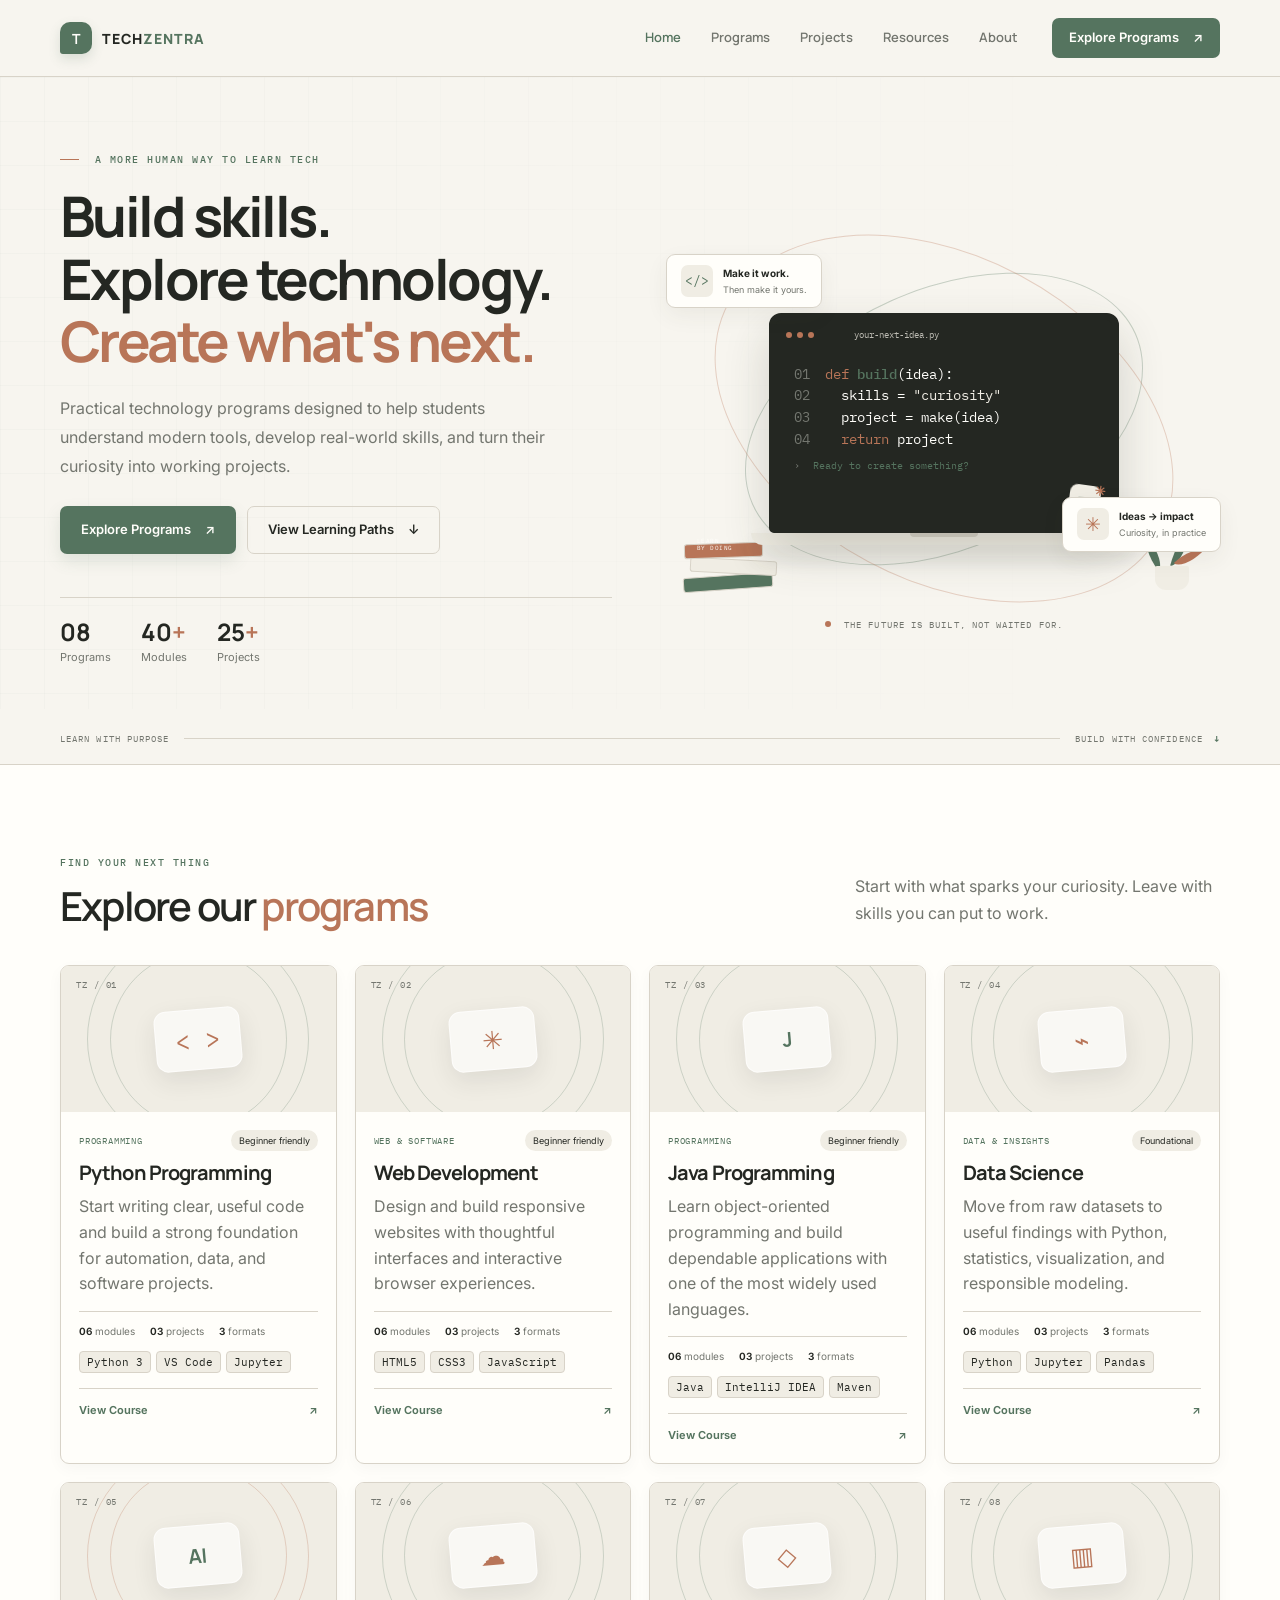
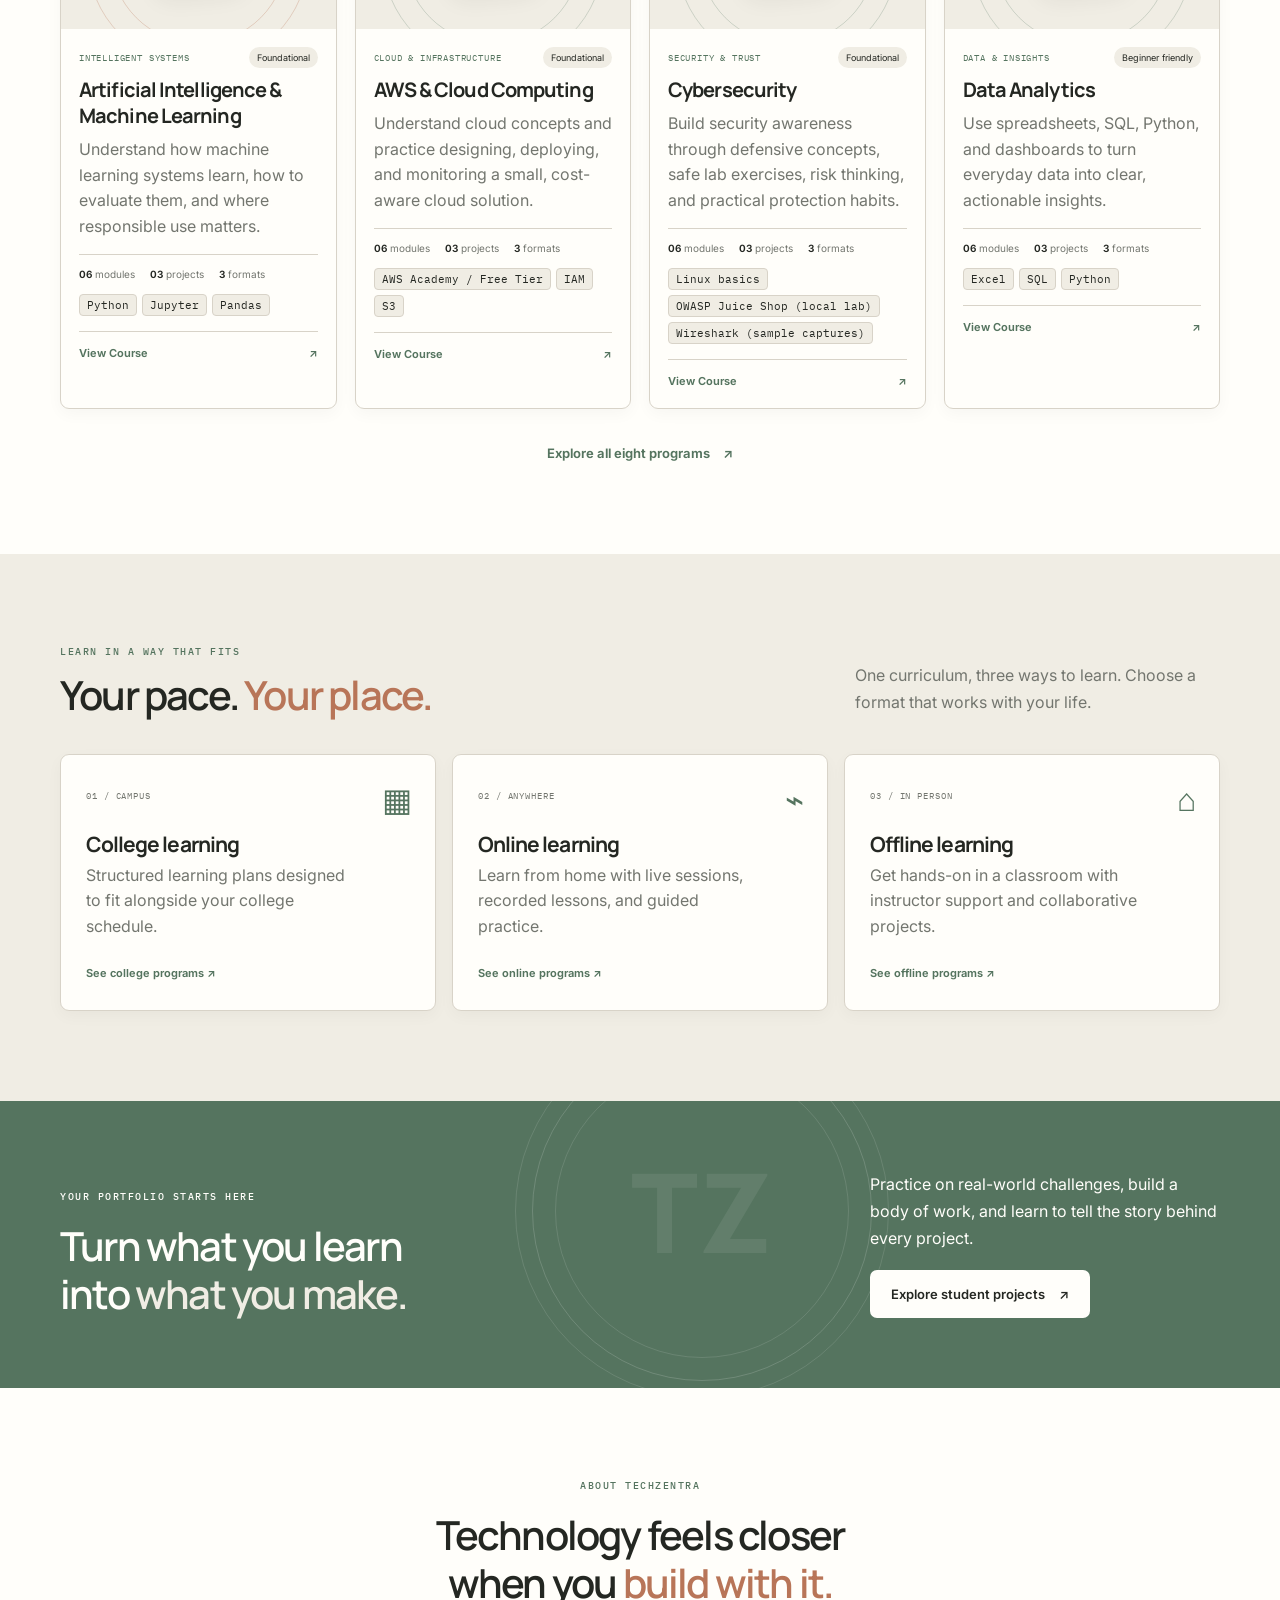
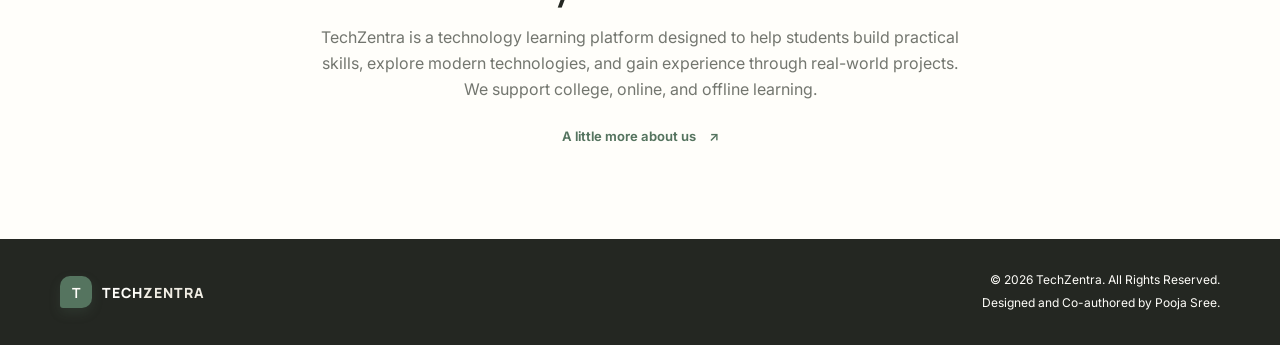
==== commit b0669d0b: "Add files via upload" ====
--- a/index.html
+++ b/index.html
@@ -1,378 +1,99 @@
-<!DOCTYPE html>
+<!doctype html>
 <html lang="en">
 <head>
-  <meta charset="UTF-8">
-  <meta name="viewport" content="width=device-width, initial-scale=1.0">
-  <meta name="description" content="Explore TechZentra's career-focused programs in data analytics, generative AI, software development, and machine learning.">
-  <title>Programs &amp; Courses | TechZentra</title>
+  <meta charset="utf-8">
+  <meta name="viewport" content="width=device-width, initial-scale=1">
+  <meta name="theme-color" content="#f7f5ef">
+  <meta name="description" content="Build practical technology skills with TechZentra. Explore student-first programs, flexible learning options, and real-world projects.">
+  <title>TechZentra — Learn. Build. Become.</title>
+  <link rel="preconnect" href="https://fonts.googleapis.com">
+  <link rel="preconnect" href="https://fonts.gstatic.com" crossorigin>
+  <link href="https://fonts.googleapis.com/css2?family=IBM+Plex+Mono:wght@400;500&family=Inter:wght@400;500;600;700&family=Manrope:wght@400;500;600;700;800&display=swap" rel="stylesheet">
   <link rel="stylesheet" href="style.css">
+  <script src="js/site.js" defer></script>
 </head>
 <body>
-  <header class="site-header" id="top">
-    <nav class="navigation container" aria-label="Main navigation">
-      <a class="brand" href="#top" aria-label="TechZentra home">
-        <span class="brand-symbol" aria-hidden="true"><span></span><span></span><span></span><span></span></span>
-        <span class="brand-word">TECH<span>ZENTRA</span></span>
-      </a>
-      <div class="nav-links">
-        <a href="#top">Home</a>
-        <a class="nav-current" href="#programs" aria-current="page">Programs</a>
-        <a href="#about">About Us</a>
-        <a href="#contact">Contact</a>
-      </div>
-      <a class="button button-nav" href="#enroll">Get Started <span class="arrow" aria-hidden="true">↗</span></a>
-    </nav>
-  </header>
-
+  <header id="site-header"></header>
   <main>
-    <section class="hero" aria-labelledby="hero-title">
-      <div class="hero-orbit hero-orbit-one" aria-hidden="true"></div>
-      <div class="hero-orbit hero-orbit-two" aria-hidden="true"></div>
-      <div class="hero-grid-pattern" aria-hidden="true"></div>
+    <section class="hero" id="home">
+      <div class="hero-grid"></div>
       <div class="container hero-layout">
-        <div class="hero-copy">
-          <p class="eyebrow hero-eyebrow"><span class="eyebrow-line"></span> LEARN <span class="eyebrow-dot">•</span> BUILD <span class="eyebrow-dot">•</span> GROW</p>
-          <h1 id="hero-title">Explore Programs<br>That Build <span class="gradient-text">Your Future</span></h1>
-          <p class="hero-lede">Learn in-demand technologies, work on real-world projects and develop skills for tomorrow’s careers.</p>
-          <p class="hero-support">A more hands-on way to learn what’s next. Choose your path, build with purpose, and create work you’re proud to share.</p>
+        <div class="hero-copy reveal">
+          <p class="eyebrow"><span class="eyebrow-mark"></span> A MORE HUMAN WAY TO LEARN TECH</p>
+          <h1>Build skills.<br>Explore technology.<br><span>Create what's next.</span></h1>
+          <p class="hero-description">Practical technology programs designed to help students understand modern tools, develop real-world skills, and turn their curiosity into working projects.</p>
           <div class="hero-actions">
-            <a class="button button-primary" href="#programs">Explore Courses <span class="arrow" aria-hidden="true">↓</span></a>
-            <a class="button button-quiet" href="#course-details"><span class="play-icon" aria-hidden="true">▶</span> Start Learning</a>
+            <a class="button button-primary" href="programs.html">Explore Programs <span aria-hidden="true">↗</span></a>
+            <a class="button button-secondary" href="#learning-paths">View Learning Paths <span aria-hidden="true">↓</span></a>
+          </div>
+          <div class="hero-stats" aria-label="TechZentra at a glance">
+            <div><strong>08</strong><span>Programs</span></div>
+            <div><strong>40<span>+</span></strong><span>Modules</span></div>
+            <div><strong>25<span>+</span></strong><span>Projects</span></div>
           </div>
         </div>
-        <aside class="hero-aside" aria-label="TechZentra program statistics">
-          <div class="aside-orbit" aria-hidden="true"></div>
-          <div class="hero-aside-label"><span class="live-dot" aria-hidden="true"></span> YOUR NEXT CHAPTER</div>
-          <div class="hero-stat">
-            <strong>04<span>+</span></strong>
-            <span>Professional programs</span>
+        <div class="hero-visual reveal" aria-label="Illustration of technology learning, with a laptop, books, code and AI concepts" role="img">
+          <div class="visual-orbit orbit-a"></div><div class="visual-orbit orbit-b"></div>
+          <div class="visual-note note-code"><span class="note-icon">&lt;/&gt;</span><span><b>Make it work.</b><small>Then make it yours.</small></span></div>
+          <div class="visual-note note-ai"><span class="ai-spark">✳</span><span><b>Ideas → impact</b><small>Curiosity, in practice</small></span></div>
+          <div class="book-stack"><i></i><i></i><i></i><span>LEARN<br>BY DOING</span></div>
+          <div class="plant"><i></i><i></i><i></i><b></b></div>
+          <div class="laptop">
+            <div class="laptop-screen">
+              <div class="screen-top"><span></span><span></span><span></span><small>your-next-idea.py</small></div>
+              <div class="code-lines"><p><i>01</i> <em>def</em> <b>build</b>(idea):</p><p><i>02</i> &nbsp; skills = <strong>"curiosity"</strong></p><p><i>03</i> &nbsp; project = make(idea)</p><p><i>04</i> &nbsp; <em>return</em> project</p><p class="code-output"><i>›</i> Ready to create something?</p></div>
+              <div class="screen-sticker">TZ<span>✳</span></div>
+            </div>
+            <div class="laptop-base"></div>
           </div>
-          <div class="hero-stat">
-            <strong>20<span>+</span></strong>
-            <span>Learning modules</span>
-          </div>
-          <div class="hero-stat">
-            <strong>12<span>+</span></strong>
-            <span>Practical projects</span>
-          </div>
-          <div class="aside-foot">Built around doing.<br>Designed for your future.</div>
-        </aside>
+          <div class="visual-caption"><span class="caption-dot"></span> THE FUTURE IS BUILT, NOT WAITED FOR.</div>
+        </div>
       </div>
-      <div class="container hero-bottom" aria-hidden="true">
-        <span>TECHZENTRA LEARNING PATHS</span><span class="hero-bottom-line"></span><span>SCROLL TO EXPLORE <b>↓</b></span>
+      <div class="hero-bottom container"><span>LEARN WITH PURPOSE</span><span class="bottom-rule"></span><span>BUILD WITH CONFIDENCE <b>↓</b></span></div>
+    </section>
+
+    <section class="section section-programs" id="programs">
+      <div class="container">
+        <div class="section-heading reveal">
+          <div><p class="eyebrow">FIND YOUR NEXT THING</p><h2>Explore our <span>programs</span></h2></div>
+          <p>Start with what sparks your curiosity. Leave with skills you can put to work.</p>
+        </div>
+        <div class="course-grid" id="featured-courses" aria-live="polite"></div>
+        <div class="section-link-row"><a class="text-link" href="programs.html">Explore all eight programs <span aria-hidden="true">↗</span></a></div>
       </div>
     </section>
 
-    <section class="section programs-section" id="programs" aria-labelledby="programs-title">
+    <section class="learning-strip section" id="learning-paths">
       <div class="container">
-        <div class="section-heading">
-          <div>
-            <p class="eyebrow"><span class="eyebrow-line"></span> FIND YOUR DIRECTION</p>
-            <h2 id="programs-title">Discover Our <span class="gradient-text">Programs</span></h2>
-          </div>
-          <p>Choose your learning path and transform your skills into opportunities.</p>
+        <div class="section-heading reveal">
+          <div><p class="eyebrow">LEARN IN A WAY THAT FITS</p><h2>Your pace. <span>Your place.</span></h2></div>
+          <p>One curriculum, three ways to learn. Choose a format that works with your life.</p>
         </div>
-
-        <nav class="category-nav" aria-label="Browse programs by learning area">
-          <a class="category-pill category-active" href="#programs" aria-current="page">All Programs</a>
-          <a class="category-pill" href="#data-analytics">Data Analytics</a>
-          <a class="category-pill" href="#generative-ai">Generative AI</a>
-          <a class="category-pill" href="#full-stack">Software Development</a>
-          <a class="category-pill" href="#machine-learning">Data Science</a>
-          <a class="category-pill" href="#full-stack">Web Development</a>
-          <a class="category-pill" href="#machine-learning">Machine Learning</a>
-          <a class="category-pill" href="#career-opportunities">Cybersecurity</a>
-        </nav>
-        <p class="category-note">Browse by topic to jump to a related course or career path.</p>
-
-        <div class="course-grid">
-          <article class="course-card course-blue">
-            <div class="course-art course-art-analytics" aria-hidden="true">
-              <span class="art-label">DATA / 01</span><span class="chart-bars"><i></i><i></i><i></i><i></i><i></i></span>
-              <span class="chart-line"></span><span class="chart-point chart-point-one"></span><span class="chart-point chart-point-two"></span><span class="chart-point chart-point-three"></span>
-            </div>
-            <div class="course-card-body">
-              <div class="course-kickers"><span class="course-category">DATA &amp; INSIGHTS</span><span class="level level-intermediate">Intermediate</span></div>
-              <h3>Data Analytics</h3>
-              <p class="course-description">Learn to analyze data, discover useful insights and create professional dashboards for business decision-making.</p>
-              <div class="course-metrics">
-                <div><span class="metric-icon" aria-hidden="true">◷</span><span><small>Duration</small><strong>6 Months</strong></span></div>
-                <div><span class="metric-icon" aria-hidden="true">▤</span><span><small>Modules</small><strong>05</strong></span></div>
-                <div><span class="metric-icon" aria-hidden="true">◈</span><span><small>Projects</small><strong>03</strong></span></div>
-              </div>
-              <div class="technology-list" aria-label="Technologies covered">
-                <span>Python</span><span>SQL</span><span>Excel</span><span>Power BI</span><span>Pandas</span>
-              </div>
-              <a class="course-link" href="#data-analytics">View Course Details <span class="arrow" aria-hidden="true">↗</span></a>
-            </div>
-          </article>
-
-          <article class="course-card course-violet">
-            <div class="course-art course-art-ai" aria-hidden="true">
-              <span class="art-label">AI / 02</span><span class="ai-core">AI</span><span class="ai-ring ai-ring-one"></span><span class="ai-ring ai-ring-two"></span>
-              <span class="ai-node ai-node-one"></span><span class="ai-node ai-node-two"></span><span class="ai-node ai-node-three"></span><span class="ai-node ai-node-four"></span>
-            </div>
-            <div class="course-card-body">
-              <div class="course-kickers"><span class="course-category">EMERGING TECHNOLOGY</span><span class="level level-beginner">Beginner</span></div>
-              <h3>Generative AI</h3>
-              <p class="course-description">Explore Generative AI, understand large language models and build intelligent applications using modern AI tools.</p>
-              <div class="course-metrics">
-                <div><span class="metric-icon" aria-hidden="true">◷</span><span><small>Duration</small><strong>4 Months</strong></span></div>
-                <div><span class="metric-icon" aria-hidden="true">▤</span><span><small>Modules</small><strong>05</strong></span></div>
-                <div><span class="metric-icon" aria-hidden="true">◈</span><span><small>Projects</small><strong>02</strong></span></div>
-              </div>
-              <div class="technology-list" aria-label="Technologies covered">
-                <span>Python</span><span>LLMs</span><span>Prompt Engineering</span><span>AI APIs</span>
-              </div>
-              <a class="course-link" href="#generative-ai">View Course Details <span class="arrow" aria-hidden="true">↗</span></a>
-            </div>
-          </article>
-
-          <article class="course-card course-cyan">
-            <div class="course-art course-art-stack" aria-hidden="true">
-              <span class="art-label">WEB / 03</span><span class="code-window"><b></b><i></i><i></i><i></i><em>&lt;/&gt;</em></span>
-              <span class="stack-orbit"></span><span class="stack-spark"></span>
-            </div>
-            <div class="course-card-body">
-              <div class="course-kickers"><span class="course-category">SOFTWARE DEVELOPMENT</span><span class="level level-beginner">Beginner</span></div>
-              <h3>Full Stack Development</h3>
-              <p class="course-description">Learn to build complete websites and web applications using frontend and backend technologies.</p>
-              <div class="course-metrics">
-                <div><span class="metric-icon" aria-hidden="true">◷</span><span><small>Duration</small><strong>6 Months</strong></span></div>
-                <div><span class="metric-icon" aria-hidden="true">▤</span><span><small>Modules</small><strong>06</strong></span></div>
-                <div><span class="metric-icon" aria-hidden="true">◈</span><span><small>Projects</small><strong>04</strong></span></div>
-              </div>
-              <div class="technology-list" aria-label="Technologies covered">
-                <span>HTML</span><span>CSS</span><span>JavaScript</span><span>React</span><span>Node.js</span>
-              </div>
-              <a class="course-link" href="#full-stack">View Course Details <span class="arrow" aria-hidden="true">↗</span></a>
-            </div>
-          </article>
-
-          <article class="course-card course-pink">
-            <div class="course-art course-art-ml" aria-hidden="true">
-              <span class="art-label">MODEL / 04</span><span class="ml-grid"></span><span class="ml-graph"><i></i><i></i><i></i><i></i><i></i><i></i><i></i></span>
-              <span class="ml-axis"></span><span class="ml-axis ml-axis-y"></span>
-            </div>
-            <div class="course-card-body">
-              <div class="course-kickers"><span class="course-category">INTELLIGENT SYSTEMS</span><span class="level level-advanced">Advanced</span></div>
-              <h3>Machine Learning</h3>
-              <p class="course-description">Understand machine learning algorithms, train predictive models and develop intelligent data-driven solutions.</p>
-              <div class="course-metrics">
-                <div><span class="metric-icon" aria-hidden="true">◷</span><span><small>Duration</small><strong>5 Months</strong></span></div>
-                <div><span class="metric-icon" aria-hidden="true">▤</span><span><small>Modules</small><strong>05</strong></span></div>
-                <div><span class="metric-icon" aria-hidden="true">◈</span><span><small>Projects</small><strong>03</strong></span></div>
-              </div>
-              <div class="technology-list" aria-label="Technologies covered">
-                <span>Python</span><span>NumPy</span><span>Pandas</span><span>Scikit-learn</span><span>TensorFlow</span>
-              </div>
-              <a class="course-link" href="#machine-learning">View Course Details <span class="arrow" aria-hidden="true">↗</span></a>
-            </div>
-          </article>
+        <div class="path-grid">
+          <a class="path-card reveal" href="programs.html#college"><span class="path-index">01 / CAMPUS</span><span class="path-icon">▦</span><h3>College learning</h3><p>Structured learning plans designed to fit alongside your college schedule.</p><span class="path-link">See college programs ↗</span></a>
+          <a class="path-card reveal" href="programs.html#online"><span class="path-index">02 / ANYWHERE</span><span class="path-icon">⌁</span><h3>Online learning</h3><p>Learn from home with live sessions, recorded lessons, and guided practice.</p><span class="path-link">See online programs ↗</span></a>
+          <a class="path-card reveal" href="programs.html#offline"><span class="path-index">03 / IN PERSON</span><span class="path-icon">⌂</span><h3>Offline learning</h3><p>Get hands-on in a classroom with instructor support and collaborative projects.</p><span class="path-link">See offline programs ↗</span></a>
         </div>
       </div>
     </section>
 
-    <section class="section syllabus-section" id="course-details" aria-labelledby="syllabus-title">
-      <div class="container">
-        <div class="section-heading">
-          <div>
-            <p class="eyebrow"><span class="eyebrow-line"></span> A CLEAR PATH FORWARD</p>
-            <h2 id="syllabus-title">Inside the <span class="gradient-text">curriculum</span></h2>
-          </div>
-          <p>Every module pairs essential concepts with practical skills to help you keep moving forward.</p>
-        </div>
-
-        <article class="syllabus-card" id="data-analytics">
-          <div class="syllabus-card-heading">
-            <span class="syllabus-number">01</span><div><span class="syllabus-category">DATA &amp; INSIGHTS</span><h3>Data Analytics</h3></div><span class="syllabus-length">6 months <b>·</b> 5 modules</span>
-          </div>
-          <details class="module-accordion">
-            <summary><span>Explore the syllabus</span><span class="accordion-toggle" aria-hidden="true"></span></summary>
-            <ol class="module-list">
-              <li><span><strong>Introduction to Data Analytics</strong><small>Get to know the analytics workflow, data types, and how organizations use information to make decisions.</small></span></li>
-              <li><span><strong>Python Programming for Data Analysis</strong><small>Learn Python fundamentals and use code to inspect, organize, and analyze datasets.</small></span></li>
-              <li><span><strong>SQL and Database Management</strong><small>Query relational data, combine tables, and understand the foundations of database management.</small></span></li>
-              <li><span><strong>Data Cleaning and Processing</strong><small>Prepare reliable datasets by handling missing values, inconsistencies, and common data issues.</small></span></li>
-              <li><span><strong>Data Visualization using Power BI</strong><small>Turn findings into clear visuals and build dashboards that communicate useful insights.</small></span></li>
-            </ol>
-          </details>
-        </article>
-
-        <article class="syllabus-card" id="generative-ai">
-          <div class="syllabus-card-heading">
-            <span class="syllabus-number">02</span><div><span class="syllabus-category">EMERGING TECHNOLOGY</span><h3>Generative AI</h3></div><span class="syllabus-length">4 months <b>·</b> 5 modules</span>
-          </div>
-          <details class="module-accordion">
-            <summary><span>Explore the syllabus</span><span class="accordion-toggle" aria-hidden="true"></span></summary>
-            <ol class="module-list">
-              <li><span><strong>Introduction to Artificial Intelligence</strong><small>Explore foundational AI concepts, common applications, capabilities, and responsible use.</small></span></li>
-              <li><span><strong>Python for AI</strong><small>Practice the Python fundamentals used to work with AI tools, data, and application logic.</small></span></li>
-              <li><span><strong>Large Language Models</strong><small>Understand how language models work, what they can do, and where their limitations lie.</small></span></li>
-              <li><span><strong>Prompt Engineering</strong><small>Write and refine instructions to guide AI models toward useful, consistent responses.</small></span></li>
-              <li><span><strong>Building AI Applications</strong><small>Bring concepts together to create useful applications powered by modern AI tools.</small></span></li>
-            </ol>
-          </details>
-        </article>
-
-        <article class="syllabus-card" id="full-stack">
-          <div class="syllabus-card-heading">
-            <span class="syllabus-number">03</span><div><span class="syllabus-category">SOFTWARE DEVELOPMENT</span><h3>Full Stack Development</h3></div><span class="syllabus-length">6 months <b>·</b> 6 modules</span>
-          </div>
-          <details class="module-accordion">
-            <summary><span>Explore the syllabus</span><span class="accordion-toggle" aria-hidden="true"></span></summary>
-            <ol class="module-list">
-              <li><span><strong>HTML Fundamentals</strong><small>Structure accessible web pages using semantic HTML and well-organized document markup.</small></span></li>
-              <li><span><strong>CSS Styling</strong><small>Style responsive interfaces with layout systems, typography, color, and reusable CSS.</small></span></li>
-              <li><span><strong>JavaScript Programming</strong><small>Build a foundation in variables, functions, data structures, and browser-based programming.</small></span></li>
-              <li><span><strong>React Development</strong><small>Organize user interfaces into reusable components and learn the core ideas behind React.</small></span></li>
-              <li><span><strong>Backend Development</strong><small>Explore server-side application concepts, routes, and communication between services.</small></span></li>
-              <li><span><strong>Database and Deployment</strong><small>Understand data persistence and the steps involved in preparing an application for release.</small></span></li>
-            </ol>
-          </details>
-        </article>
-
-        <article class="syllabus-card" id="machine-learning">
-          <div class="syllabus-card-heading">
-            <span class="syllabus-number">04</span><div><span class="syllabus-category">INTELLIGENT SYSTEMS</span><h3>Machine Learning</h3></div><span class="syllabus-length">5 months <b>·</b> 5 modules</span>
-          </div>
-          <details class="module-accordion">
-            <summary><span>Explore the syllabus</span><span class="accordion-toggle" aria-hidden="true"></span></summary>
-            <ol class="module-list">
-              <li><span><strong>Introduction to Machine Learning</strong><small>Learn the core ideas behind machine learning and how models learn patterns from data.</small></span></li>
-              <li><span><strong>Python for Machine Learning</strong><small>Use Python and common data libraries to prepare inputs for a machine learning workflow.</small></span></li>
-              <li><span><strong>Supervised Learning</strong><small>Explore models that learn from labeled examples to classify outcomes and make predictions.</small></span></li>
-              <li><span><strong>Unsupervised Learning</strong><small>Discover approaches for finding structure and useful groupings in unlabeled data.</small></span></li>
-              <li><span><strong>Model Evaluation</strong><small>Assess model performance, interpret evaluation measures, and understand trade-offs.</small></span></li>
-            </ol>
-          </details>
-        </article>
+    <section class="project-band section" id="projects">
+      <div class="container project-band-inner reveal">
+        <div><p class="eyebrow">YOUR PORTFOLIO STARTS HERE</p><h2>Turn what you learn<br>into <span>what you make.</span></h2></div>
+        <div class="project-band-copy"><p>Practice on real-world challenges, build a body of work, and learn to tell the story behind every project.</p><a class="button button-light" href="projects.html">Explore student projects <span aria-hidden="true">↗</span></a></div>
+        <div class="band-orbit" aria-hidden="true">TZ</div>
       </div>
     </section>
 
-    <section class="section projects-section" id="projects" aria-labelledby="projects-title">
-      <div class="container">
-        <div class="section-heading">
-          <div>
-            <p class="eyebrow"><span class="eyebrow-line"></span> LEARNING BY DOING</p>
-            <h2 id="projects-title">Learn by Building <span class="gradient-text">Real Projects</span></h2>
-          </div>
-          <p>Make your learning tangible. Each project gives you a chance to practice, solve a problem, and build something you can explain.</p>
-        </div>
-
-        <div class="project-grid">
-          <article class="project-card project-blue"><span class="project-course">DATA ANALYTICS <span>01</span></span><h3>Student Performance Analysis</h3><p>Explore academic data to uncover patterns that shape student performance.</p><div class="project-details"><span><b>TECH</b> Python · Pandas · Excel</span><span><b>SKILLS</b> Data cleaning · analysis · visualization</span><span><b>OUTCOME</b> Present clear, evidence-led findings</span></div></article>
-          <article class="project-card project-blue"><span class="project-course">DATA ANALYTICS <span>02</span></span><h3>Sales Data Dashboard</h3><p>Turn sales records into a visual dashboard that highlights useful business trends.</p><div class="project-details"><span><b>TECH</b> SQL · Power BI · Excel</span><span><b>SKILLS</b> Reporting · dashboard design</span><span><b>OUTCOME</b> Share performance insights at a glance</span></div></article>
-          <article class="project-card project-blue"><span class="project-course">DATA ANALYTICS <span>03</span></span><h3>Customer Behaviour Analysis</h3><p>Study customer activity to find meaningful patterns and behavior segments.</p><div class="project-details"><span><b>TECH</b> Python · Pandas · SQL</span><span><b>SKILLS</b> Segmentation · exploratory analysis</span><span><b>OUTCOME</b> Translate customer data into insights</span></div></article>
-          <article class="project-card project-violet"><span class="project-course">GENERATIVE AI <span>01</span></span><h3>AI Chatbot</h3><p>Create a conversational assistant that responds helpfully to user questions.</p><div class="project-details"><span><b>TECH</b> Python · LLMs · AI APIs</span><span><b>SKILLS</b> Prompting · API integration</span><span><b>OUTCOME</b> Demonstrate an AI-powered conversation</span></div></article>
-          <article class="project-card project-violet"><span class="project-course">GENERATIVE AI <span>02</span></span><h3>AI Content Generator</h3><p>Design a tool that produces useful, structured content from clear instructions.</p><div class="project-details"><span><b>TECH</b> Python · Prompt Engineering · AI APIs</span><span><b>SKILLS</b> Prompt design · responsible AI</span><span><b>OUTCOME</b> Generate and refine relevant content</span></div></article>
-          <article class="project-card project-cyan"><span class="project-course">FULL STACK <span>01</span></span><h3>Personal Portfolio Website</h3><p>Build a responsive online home for your projects, experience, and skills.</p><div class="project-details"><span><b>TECH</b> HTML · CSS · JavaScript</span><span><b>SKILLS</b> Responsive design · web fundamentals</span><span><b>OUTCOME</b> Publish a portfolio-ready experience</span></div></article>
-          <article class="project-card project-cyan"><span class="project-course">FULL STACK <span>02</span></span><h3>Student Management System</h3><p>Develop an application concept for managing student records and information.</p><div class="project-details"><span><b>TECH</b> React · Node.js · Database</span><span><b>SKILLS</b> CRUD concepts · application structure</span><span><b>OUTCOME</b> Connect a user interface to data</span></div></article>
-          <article class="project-card project-cyan"><span class="project-course">FULL STACK <span>03</span></span><h3>E-Commerce Website</h3><p>Create a polished product browsing experience and a clear shopping journey.</p><div class="project-details"><span><b>TECH</b> React · Node.js · CSS</span><span><b>SKILLS</b> Frontend · backend integration</span><span><b>OUTCOME</b> Demonstrate a complete web concept</span></div></article>
-          <article class="project-card project-cyan"><span class="project-course">FULL STACK <span>04</span></span><h3>Task Management Application</h3><p>Build an interface for organizing tasks, setting priorities, and tracking progress.</p><div class="project-details"><span><b>TECH</b> HTML · CSS · JavaScript · React</span><span><b>SKILLS</b> Interface design · application logic</span><span><b>OUTCOME</b> Turn a workflow into a usable tool</span></div></article>
-          <article class="project-card project-pink"><span class="project-course">MACHINE LEARNING <span>01</span></span><h3>Student Score Prediction</h3><p>Use relevant study data to explore and predict student performance.</p><div class="project-details"><span><b>TECH</b> Python · Pandas · Scikit-learn</span><span><b>SKILLS</b> Regression · model evaluation</span><span><b>OUTCOME</b> Build and assess a predictive model</span></div></article>
-          <article class="project-card project-pink"><span class="project-course">MACHINE LEARNING <span>02</span></span><h3>House Price Prediction</h3><p>Investigate property features and use them to estimate home prices.</p><div class="project-details"><span><b>TECH</b> Python · NumPy · Scikit-learn</span><span><b>SKILLS</b> Feature analysis · prediction</span><span><b>OUTCOME</b> Explain a data-driven estimate</span></div></article>
-          <article class="project-card project-pink"><span class="project-course">MACHINE LEARNING <span>03</span></span><h3>Customer Clustering</h3><p>Group customer data to find useful segments with shared characteristics.</p><div class="project-details"><span><b>TECH</b> Python · Pandas · Scikit-learn</span><span><b>SKILLS</b> Clustering · pattern discovery</span><span><b>OUTCOME</b> Describe actionable customer groups</span></div></article>
-        </div>
-      </div>
-    </section>
-
-    <section class="section outcomes-section" id="about" aria-labelledby="outcomes-title">
-      <div class="container">
-        <div class="section-heading">
-          <div><p class="eyebrow"><span class="eyebrow-line"></span> YOUR NEXT CHAPTER</p><h2 id="outcomes-title">What You Will <span class="gradient-text">Gain</span></h2></div>
-          <p>Build a strong foundation that grows with you—from the first concept to work you can confidently share.</p>
-        </div>
-        <div class="outcomes-grid">
-          <article class="outcome-card"><span class="outcome-icon" aria-hidden="true">⌘</span><h3>Technical Skills</h3><p>Develop practical fluency with tools and technologies used in your chosen field.</p></article>
-          <article class="outcome-card"><span class="outcome-icon" aria-hidden="true">⌁</span><h3>Problem-Solving Skills</h3><p>Break down challenges, explore solutions, and think critically about your work.</p></article>
-          <article class="outcome-card"><span class="outcome-icon" aria-hidden="true">◈</span><h3>Practical Experience</h3><p>Put concepts into action through guided exercises and realistic applications.</p></article>
-          <article class="outcome-card"><span class="outcome-icon" aria-hidden="true">◎</span><h3>Industry Knowledge</h3><p>Learn how tools, workflows, and ideas connect to real-world technology work.</p></article>
-          <article class="outcome-card"><span class="outcome-icon" aria-hidden="true">↗</span><h3>Project Development</h3><p>Create thoughtful portfolio pieces that show how you approach a problem.</p></article>
-          <article class="outcome-card"><span class="outcome-icon" aria-hidden="true">✳</span><h3>Career Readiness</h3><p>Practice describing your skills and presenting your work with confidence.</p></article>
-        </div>
-      </div>
-    </section>
-
-    <section class="section career-section" id="career-opportunities" aria-labelledby="careers-title">
-      <div class="container career-layout">
-        <div class="career-intro">
-          <p class="eyebrow"><span class="eyebrow-line"></span> WHERE SKILLS CAN TAKE YOU</p>
-          <h2 id="careers-title">Make room for <span class="gradient-text">what’s next.</span></h2>
-          <p>Explore roles that align with your interests and the capabilities you build along the way.</p>
-        </div>
-        <div class="career-list" aria-label="Potential career paths">
-          <span class="career-pill"><i aria-hidden="true">↗</i> Data Analyst</span>
-          <span class="career-pill"><i aria-hidden="true">↗</i> AI Developer</span>
-          <span class="career-pill"><i aria-hidden="true">↗</i> Full Stack Developer</span>
-          <span class="career-pill"><i aria-hidden="true">↗</i> Machine Learning Engineer</span>
-          <span class="career-pill"><i aria-hidden="true">↗</i> Business Analyst</span>
-          <span class="career-pill"><i aria-hidden="true">↗</i> Software Developer</span>
-          <span class="career-pill"><i aria-hidden="true">↗</i> Cybersecurity Analyst</span>
-        </div>
-      </div>
-    </section>
-
-    <section class="section certificate-section" aria-labelledby="certificate-title">
-      <div class="container">
-        <div class="certificate-card">
-          <div class="certificate-decoration" aria-hidden="true"><span class="certificate-seal">TZ</span><span class="certificate-ring"></span><span class="certificate-glint">✳</span></div>
-          <div class="certificate-copy">
-            <p class="eyebrow"><span class="eyebrow-line"></span> MAKE YOUR PROGRESS VISIBLE</p>
-            <h2 id="certificate-title">Showcase Your Skills<br>with <span class="gradient-text">Confidence</span></h2>
-            <p>Build your portfolio, complete practical projects and work towards a course completion certificate.</p>
-            <a class="button button-primary" href="#enroll">Explore a Program <span class="arrow" aria-hidden="true">↗</span></a>
-          </div>
-          <div class="certificate-caption">LEARN <span>·</span> BUILD <span>·</span> GROW</div>
-        </div>
-      </div>
-    </section>
-
-    <section class="section faq-section" id="faq" aria-labelledby="faq-title">
-      <div class="container faq-layout">
-        <div class="faq-intro">
-          <p class="eyebrow"><span class="eyebrow-line"></span> NEED A LITTLE CLARITY?</p>
-          <h2 id="faq-title">Frequently asked <span class="gradient-text">questions.</span></h2>
-          <p>Here are a few answers to help you choose the learning path that feels right for you.</p>
-          <a class="inline-link" href="#contact">Still curious? Talk to us <span aria-hidden="true">↗</span></a>
-        </div>
-        <div class="faq-list">
-          <details class="faq-item"><summary><span class="faq-number">01</span><span>Are these courses suitable for beginners?</span><span class="accordion-toggle" aria-hidden="true"></span></summary><p>Generative AI and Full Stack Development are marked beginner level. Data Analytics is intermediate, and Machine Learning is advanced. Check each course overview to find the best starting point for your experience.</p></details>
-          <details class="faq-item"><summary><span class="faq-number">02</span><span>How long does each course take?</span><span class="accordion-toggle" aria-hidden="true"></span></summary><p>Data Analytics and Full Stack Development are 6 months each, Generative AI is 4 months, and Machine Learning is 5 months.</p></details>
-          <details class="faq-item"><summary><span class="faq-number">03</span><span>Will students work on practical projects?</span><span class="accordion-toggle" aria-hidden="true"></span></summary><p>Yes. Each program includes practical projects designed to help you apply key concepts and develop work you can present in a portfolio.</p></details>
-          <details class="faq-item"><summary><span class="faq-number">04</span><span>What technologies will students learn?</span><span class="accordion-toggle" aria-hidden="true"></span></summary><p>Technology varies by program and includes Python, SQL, Excel, Power BI, AI tools, HTML, CSS, JavaScript, React, Node.js, NumPy, Pandas, Scikit-learn, and TensorFlow.</p></details>
-          <details class="faq-item"><summary><span class="faq-number">05</span><span>What career opportunities are available?</span><span class="accordion-toggle" aria-hidden="true"></span></summary><p>Potential paths include data analyst, AI developer, full stack developer, machine learning engineer, business analyst, software developer, and cybersecurity analyst. Specific opportunities depend on your skills and experience.</p></details>
-        </div>
-      </div>
-    </section>
-
-    <section class="section enroll-section" id="enroll" aria-labelledby="enroll-title">
-      <div class="container">
-        <div class="enroll-card">
-          <div class="enroll-orb enroll-orb-left" aria-hidden="true"></div><div class="enroll-orb enroll-orb-right" aria-hidden="true"></div>
-          <p class="eyebrow"><span class="eyebrow-line"></span> LEARN SOMETHING THAT MOVES YOU</p>
-          <h2 id="enroll-title">Your Future Starts with<br>the <span class="gradient-text">Right Skills</span></h2>
-          <p>Choose your program, develop practical skills and take the next step in your learning journey.</p>
-          <a class="button button-primary" href="#programs">Explore Programs <span class="arrow" aria-hidden="true">↗</span></a>
-        </div>
+    <section class="section about-preview" id="about">
+      <div class="container about-preview-inner reveal">
+        <p class="eyebrow">ABOUT TECHZENTRA</p>
+        <h2>Technology feels closer<br>when you <span>build with it.</span></h2>
+        <p>TechZentra is a technology learning platform designed to help students build practical skills, explore modern technologies, and gain experience through real-world projects. We support college, online, and offline learning.</p>
+        <a class="text-link" href="about.html">A little more about us <span aria-hidden="true">↗</span></a>
       </div>
     </section>
   </main>
-
-  <footer class="site-footer" id="contact">
-    <div class="container footer-main">
-      <div class="footer-brand-column">
-        <a class="brand" href="#top" aria-label="TechZentra home">
-          <span class="brand-symbol" aria-hidden="true"><span></span><span></span><span></span><span></span></span>
-          <span class="brand-word">TECH<span>ZENTRA</span></span>
-        </a>
-        <p>Practical learning for curious minds. Build skills, create projects, and get ready for what’s next.</p>
-      </div>
-      <div class="footer-column"><h2>Explore</h2><a href="#top">Home</a><a href="#programs">Programs</a><a href="#about">About Us</a><a href="#contact">Contact</a></div>
-      <div class="footer-column"><h2>Programs</h2><a href="#data-analytics">Data Analytics</a><a href="#generative-ai">Generative AI</a><a href="#full-stack">Full Stack Development</a><a href="#machine-learning">Machine Learning</a></div>
-      <div class="footer-column footer-contact"><h2>Say hello</h2><p>Questions about a program?</p><a href="mailto:hello@techzentra.example">hello@techzentra.example</a><span>Learning, one step at a time.</span></div>
-    </div>
-    <div class="container footer-bottom"><span>© 2026 TechZentra. All rights reserved.</span><a href="#top">Back to top ↑</a><span>Learn <i>·</i> Build <i>·</i> Grow</span></div>
-  </footer>
+  <footer id="site-footer"></footer>
 </body>
 </html>
--- a/style.css
+++ b/style.css
@@ -1,2273 +1,337 @@
 :root {
-  color-scheme: dark;
-  --page: #080b13;
-  --page-raised: #0c1120;
-  --surface: #101725;
-  --surface-soft: #0d1421;
-  --text: #f3f6fc;
-  --muted: #9aa8bd;
-  --quiet: #718099;
-  --line: rgba(160, 179, 218, 0.13);
-  --blue: #70aaff;
-  --violet: #ad91ff;
-  --cyan: #62dce5;
-  --pink: #f28dc5;
-  --content-width: 1160px;
-}
-
-* {
-  box-sizing: border-box;
-}
-
-html {
-  scroll-behavior: smooth;
-  scroll-padding-top: 92px;
+  color-scheme: light;
+  --ivory: #F7F5EF;
+  --charcoal: #242722;
+  --sage: #55745F;
+  --sage-dark: #3E5D48;
+  --terra: #B87558;
+  --surface: #FFFEFA;
+  --muted-surface: #F0EDE4;
+  --border: #D8D3C8;
+  --muted: #73766F;
+  --serif: "Manrope", "Segoe UI", sans-serif;
+  --body: "Inter", "Segoe UI", Arial, sans-serif;
+  --mono: "IBM Plex Mono", Consolas, monospace;
+  --content: 1160px;
+}
+* { box-sizing: border-box; }
+html { scroll-behavior: smooth; scroll-padding-top: 86px; }
+body { margin: 0; background: var(--ivory); color: var(--charcoal); font: 15px/1.7 var(--body); -webkit-font-smoothing: antialiased; }
+body, button, input, textarea, select { font-family: var(--body); }
+a { color: inherit; text-decoration: none; }
+button { color: inherit; }
+::selection { background: #d3ddce; color: var(--charcoal); }
+:focus-visible { outline: 3px solid #9a6b4d; outline-offset: 3px; border-radius: 3px; }
+.container { width: min(var(--content), calc(100% - 48px)); margin-inline: auto; }
+.site-header { position: sticky; inset: 0 0 auto; z-index: 20; background: rgba(247,245,239,.94); border-bottom: 1px solid rgba(216,211,200,.78); backdrop-filter: blur(14px); }
+.navigation { min-height: 76px; display: flex; align-items: center; gap: 34px; }
+.brand { display: inline-flex; gap: 10px; align-items: center; flex-shrink: 0; }
+.brand-symbol { width: 32px; height: 32px; border-radius: 10px 10px 10px 3px; display: grid; place-items: center; color: #fff; background: var(--sage); font: 700 14px var(--serif); box-shadow: 0 5px 12px #55745f30; }
+.brand-word { font: 800 14px var(--serif); letter-spacing: .075em; }
+.brand-word span { color: var(--sage); }
+.nav-links { margin-left: auto; display: flex; align-items: center; gap: 30px; }
+.nav-links a { color: #5f625b; font-size: 13px; transition: color .2s; }
+.nav-links a:hover, .nav-links a.nav-current { color: var(--sage-dark); }
+.button { min-height: 48px; display: inline-flex; align-items: center; justify-content: center; gap: 14px; padding: 0 20px; border: 1px solid transparent; border-radius: 7px; font-size: 13px; font-weight: 650; transition: transform .2s, box-shadow .2s, background .2s; cursor: pointer; }
+.button:hover { transform: translateY(-2px); }
+.button-nav { min-height: 40px; padding-inline: 16px; background: var(--sage); color: white; font-size: 12px; }
+.button-primary { background: var(--sage); color: white; box-shadow: 0 7px 16px #55745f25; }
+.button-primary:hover, .button-nav:hover { background: var(--sage-dark); box-shadow: 0 9px 22px #55745f36; }
+.button-secondary { border-color: var(--border); background: rgba(255,254,250,.5); }
+.button-secondary:hover { background: var(--surface); }
+.button-light { background: var(--surface); color: var(--charcoal); }
+.menu-toggle { display: none; margin-left: auto; padding: 8px; border: 0; background: transparent; font-size: 22px; cursor: pointer; }
+.hero { position: relative; overflow: hidden; min-height: 666px; background: var(--ivory); border-bottom: 1px solid var(--border); }
+.hero-grid { position: absolute; inset: 0 0 55px; opacity: .43; background-image: linear-gradient(rgba(85,116,95,.075) 1px, transparent 1px), linear-gradient(90deg, rgba(85,116,95,.075) 1px, transparent 1px); background-size: 44px 44px; mask-image: linear-gradient(90deg, black, transparent 92%); pointer-events: none; }
+.hero-layout { position: relative; display: grid; grid-template-columns: 1fr 1fr; gap: 56px; align-items: center; padding-top: 75px; padding-bottom: 48px; }
+.hero-copy { max-width: 555px; padding-bottom: 18px; }
+.eyebrow { margin: 0 0 18px; color: var(--sage); font: 500 10px/1.5 var(--mono); letter-spacing: .15em; }
+.eyebrow-mark { display: inline-block; width: 19px; height: 1px; margin: 0 8px 3px 0; background: var(--terra); }
+h1,h2,h3,p { margin-top: 0; }
+h1,h2,h3 { font-family: var(--serif); letter-spacing: -.045em; }
+.hero h1 { margin-bottom: 21px; font-size: clamp(42px, 5.2vw, 65px); line-height: 1.12; font-weight: 650; }
+.hero h1 span, .section-heading h2 span, .about-preview h2 span { color: var(--sage); }
+.hero-description { max-width: 500px; margin-bottom: 25px; color: #646860; font-size: 15px; line-height: 1.8; }
+.hero-actions { display: flex; flex-wrap: wrap; gap: 11px; }
+.hero-stats { display: flex; gap: 30px; margin-top: 43px; padding-top: 20px; border-top: 1px solid var(--border); }
+.hero-stats div { display: grid; gap: 2px; }
+.hero-stats strong { font: 700 24px/1.2 var(--serif); }
+.hero-stats strong span { color: var(--terra); }
+.hero-stats div > span { color: var(--muted); font-size: 11px; }
+.hero-visual { position: relative; display: flex; height: 440px; justify-content: center; align-items: center; isolation: isolate; }
+.visual-orbit { position: absolute; z-index: -1; border: 1px solid #d5d9c8; border-radius: 50%; transform: rotate(-24deg); }
+.orbit-a { width: 420px; height: 260px; }
+.orbit-b { width: 490px; height: 325px; transform: rotate(28deg); border-color: #e4d7c9; }
+.laptop { position: absolute; top: 114px; left: 50%; width: 350px; transform: translateX(-50%); }
+.laptop-screen { position: relative; height: 220px; overflow: hidden; border: 7px solid #343a35; border-radius: 12px 12px 5px 5px; background: #272e2b; box-shadow: 0 20px 46px #35392d30; }
+.screen-top { height: 30px; display: flex; align-items: center; gap: 5px; padding: 0 10px; background: #343a35; color: #bcc4b9; }
+.screen-top > span { width: 6px; height: 6px; border-radius: 50%; background: #cc8163; }
+.screen-top > span:nth-child(2) { background: #d6b66e; }.screen-top > span:nth-child(3) { background: #83a889; }
+.screen-top small { margin-left: 35px; font: 9px var(--mono); opacity: .75; }
+.code-lines { padding: 20px 18px; color: #e8e9da; font: 12px/2.1 var(--mono); }
+.code-lines p { margin: 0; }.code-lines i { margin-right: 7px; color: #818a7d; font-style: normal; }.code-lines em { color: #d58f6e; font-style: normal; }.code-lines b { color: #b6d59f; font-weight: 500; }.code-lines strong { color: #e5c27c; font-weight: 400; }.code-output { margin-top: 8px!important; color: #c9d6bb; font-size: 10px; }
+.screen-sticker { position: absolute; right: 12px; bottom: 10px; width: 31px; height: 31px; display: grid; place-items: center; border-radius: 8px; background: #d9e2d1; color: var(--sage-dark); font: 700 10px var(--serif); transform: rotate(8deg); }
+.screen-sticker span { position: absolute; top: -5px; right: -4px; color: var(--terra); font-size: 13px; }
+.laptop-base { height: 12px; margin: 0 -18px; border-radius: 0 0 12px 12px; background: linear-gradient(#c9c9b9, #92978d); box-shadow: 0 11px 22px #363a3025; }
+.laptop-base:after { content: ""; display: block; width: 68px; height: 4px; margin: auto; border-radius: 0 0 8px 8px; background: #81877d; }
+.visual-note { position: absolute; z-index: 2; display: flex; align-items: center; gap: 10px; padding: 10px 14px; border: 1px solid #e1ddd2; border-radius: 9px; background: var(--surface); box-shadow: 0 8px 22px #39392e10; }
+.visual-note b,.visual-note small { display: block; }.visual-note b { font-size: 10px; }.visual-note small { color: var(--muted); font-size: 9px; }
+.note-code { top: 55px; left: -2px; }.note-ai { right: -1px; bottom: 87px; }
+.note-icon,.ai-spark { display: grid; place-items: center; width: 32px; height: 32px; border-radius: 7px; background: #e9eee4; color: var(--sage); font: 13px var(--mono); }.ai-spark { background: #f3e7df; color: var(--terra); font-size: 19px; }
+.book-stack { position: absolute; left: 15px; bottom: 49px; width: 102px; height: 59px; }.book-stack i { position: absolute; left: 0; bottom: 0; width: 90px; height: 15px; border: 1px solid #9e674e; border-radius: 3px; background: #b87558; transform: rotate(-4deg); }.book-stack i:nth-child(2) { bottom: 16px; left: 7px; width: 87px; background: #e5d7bd; border-color: #c7b99f; transform: rotate(3deg); }.book-stack i:nth-child(3) { bottom: 32px; left: 1px; width: 79px; background: #718774; border-color: #5d725f; transform: rotate(-2deg); }.book-stack span { position: absolute; z-index: 1; left: 14px; bottom: 37px; color: white; font: 6px/1.2 var(--mono); letter-spacing: .08em; }
+.plant { position: absolute; right: 25px; bottom: 49px; width: 50px; height: 70px; }.plant b { position: absolute; bottom: 0; left: 10px; width: 34px; height: 24px; border-radius: 2px 2px 11px 11px; background: #c9a989; }.plant i { position: absolute; bottom: 23px; left: 25px; width: 11px; height: 35px; border-radius: 100% 0 100% 0; background: #789078; transform: rotate(15deg); transform-origin: bottom; }.plant i:nth-child(2) { left: 12px; height: 31px; transform: rotate(-36deg); }.plant i:nth-child(3) { left: 27px; height: 28px; transform: rotate(48deg); }
+.visual-caption { position: absolute; bottom: 9px; left: 50%; width: max-content; color: #777a71; font: 9px var(--mono); letter-spacing: .12em; transform: translateX(-50%); }.caption-dot { display: inline-block; width: 6px; height: 6px; margin: 0 7px 1px 0; border-radius: 50%; background: var(--terra); }
+.hero-bottom { position: relative; display: flex; align-items: center; gap: 15px; padding-bottom: 20px; color: #88897f; font: 9px var(--mono); letter-spacing: .12em; }.bottom-rule { flex: 1; height: 1px; background: var(--border); }.hero-bottom b { margin-left: 5px; color: var(--sage); }
+.section { padding: 90px 0; }
+.section-programs { background: var(--surface); }
+.section-heading { display: flex; justify-content: space-between; align-items: end; gap: 36px; margin-bottom: 35px; }
+.section-heading .eyebrow { margin-bottom: 12px; }
+.section-heading h2 { margin: 0; font-size: clamp(32px, 4vw, 43px); line-height: 1.2; font-weight: 650; }
+.section-heading > p { max-width: 365px; margin: 0 0 3px; color: var(--muted); font-size: 13px; }
+.course-grid { display: grid; grid-template-columns: repeat(4, minmax(0, 1fr)); gap: 18px; }
+.course-card { overflow: hidden; border: 1px solid var(--border); border-radius: 9px; background: var(--surface); transition: transform .22s, box-shadow .22s, border-color .22s; }
+.course-card:hover { transform: translateY(-5px); border-color: #b8c2b2; box-shadow: 0 14px 28px #34362d11; }
+.course-art { position: relative; height: 146px; display: flex; align-items: center; justify-content: center; overflow: hidden; background: #e9ede5; }
+.course-art:before,.course-art:after { position: absolute; content: ""; border: 1px solid #bac8b5; border-radius: 50%; }
+.course-art:before { width: 175px; height: 175px; }.course-art:after { width: 220px; height: 220px; border-color: #d0d6ca; }
+.course-art-artificial-intelligence,.course-art-ai { background: #f1e8df; }.course-art-ai:before,.course-art-ai:after { border-color: #dbc2b2; }
+.course-art-data-science,.course-art-data { background: #e8ece8; }.course-art-cloud { background: #e9ecea; }.course-art-security { background: #ede9de; }.course-art-web { background: #e7ede5; }.course-art-java { background: #f0e9df; }.course-art-python { background: #e6eceb; }.course-art-analytics { background: #e9eee5; }
+.art-code { position: relative; z-index: 1; display: flex; gap: 8px; align-items: center; justify-content: center; width: 86px; height: 61px; border: 1px solid #fff9; border-radius: 12px; background: #fff9; color: var(--sage-dark); box-shadow: 0 9px 24px #292e2618; font: 19px var(--mono); transform: rotate(-5deg); }.art-code span { color: var(--terra); font-size: 25px; }.art-code strong { font: 700 20px var(--serif); }
+.art-index { position: absolute; z-index: 1; top: 13px; left: 15px; color: #73776e; font: 9px var(--mono); letter-spacing: .1em; }
+.course-card-body { padding: 18px; }.course-meta { display: flex; align-items: center; justify-content: space-between; gap: 8px; margin-bottom: 9px; }.course-category { color: var(--sage); font: 9px var(--mono); letter-spacing: .09em; }.course-level { padding: 3px 8px; border-radius: 20px; background: var(--muted-surface); color: #73766f; font-size: 9px; white-space: nowrap; }
+.course-card h3 { margin: 0 0 8px; font-size: 18px; line-height: 1.3; font-weight: 700; }.course-card p { min-height: 63px; margin-bottom: 14px; color: var(--muted); font-size: 11px; line-height: 1.7; }
+.course-facts { display: flex; gap: 15px; padding: 11px 0; border-top: 1px solid #e9e5db; color: #6d7069; font-size: 10px; }.course-facts b { color: var(--charcoal); font-weight: 650; }.course-tags { display: flex; flex-wrap: wrap; gap: 5px; margin: 0 0 15px; }.course-tags span { padding: 3px 7px; border: 1px solid #e6e2d9; border-radius: 4px; color: #72756e; font: 9px var(--mono); }.course-link { display: flex; justify-content: space-between; align-items: center; padding-top: 12px; border-top: 1px solid #e9e5db; color: var(--sage-dark); font-size: 11px; font-weight: 650; }
+.section-link-row { display: flex; justify-content: center; margin-top: 33px; }.text-link { display: inline-flex; align-items: center; gap: 13px; color: var(--sage-dark); font-size: 13px; font-weight: 650; }.text-link:hover { color: var(--terra); }
+.learning-strip { background: var(--muted-surface); }
+.path-grid { display: grid; grid-template-columns: repeat(3, 1fr); gap: 16px; }
+.path-card { position: relative; min-height: 234px; padding: 25px; border: 1px solid #dcd7cc; border-radius: 8px; background: var(--surface); transition: transform .2s, box-shadow .2s; }.path-card:hover { transform: translateY(-4px); box-shadow: 0 12px 24px #292c2410; }
+.path-index { color: #898b82; font: 9px var(--mono); letter-spacing: .1em; }.path-icon { position: absolute; top: 18px; right: 23px; color: #9ab09a; font-size: 32px; }.path-card:nth-child(2) .path-icon { color: #bc856a; }.path-card h3 { margin: 23px 0 6px; font-size: 21px; }.path-card p { max-width: 270px; margin-bottom: 18px; color: var(--muted); font-size: 12px; }.path-link { color: var(--sage-dark); font-size: 11px; font-weight: 650; }
+.project-band { padding: 70px 0; background: var(--sage-dark); color: #fff; overflow: hidden; }
+.project-band-inner { position: relative; display: flex; justify-content: space-between; align-items: end; gap: 30px; }.project-band .eyebrow { color: #c7d5c6; }.project-band h2 { margin: 0; font-size: clamp(34px,4vw,49px); line-height: 1.2; }.project-band h2 span { color: #dfb29b; }.project-band-copy { position: relative; z-index: 1; max-width: 350px; }.project-band-copy p { margin-bottom: 18px; color: #e0e7dc; font-size: 13px; }.band-orbit { position: absolute; right: 30%; top: -130px; width: 340px; height: 340px; display: grid; place-items: center; border: 1px solid #ffffff20; border-radius: 50%; color: #ffffff10; font: 800 110px var(--serif); }.band-orbit:before,.band-orbit:after { position: absolute; inset: 22px; border: 1px solid #ffffff17; border-radius: 50%; content: ""; }.band-orbit:after { inset: -18px; }
+.about-preview { background: var(--surface); text-align: center; }.about-preview-inner { max-width: 730px; }.about-preview h2 { margin: 0 0 18px; font-size: clamp(34px,4vw,47px); line-height: 1.2; }.about-preview-inner > p:not(.eyebrow) { max-width: 650px; margin: 0 auto 20px; color: var(--muted); font-size: 13px; }
+.site-footer { padding: 30px 0; background: #272d28; color: #fff; }.footer-inner { display: flex; justify-content: space-between; align-items: center; gap: 20px; }.footer-brand { color: #fff; }.footer-brand .brand-word span { color: #bbcfbb; }.footer-copy { color: #d2d7cd; text-align: right; font-size: 10px; line-height: 1.9; }.footer-copy p { margin: 0; }
+.page-hero { padding: 70px 0 61px; background: var(--muted-surface); border-bottom: 1px solid var(--border); }.page-hero h1 { max-width: 800px; margin: 0 0 14px; font-size: clamp(38px,5vw,57px); line-height: 1.12; }.page-hero h1 span { color: var(--sage); }.page-hero p:last-child { max-width: 650px; margin: 0; color: var(--muted); font-size: 14px; }
+.catalogue { padding-top: 53px; }.catalogue .course-grid { padding-bottom: 85px; }
+.anchor-target { scroll-margin-top: 95px; }
+.course-hero { padding: 66px 0 56px; background: var(--muted-surface); border-bottom: 1px solid var(--border); }.course-hero-layout { display: grid; grid-template-columns: 1fr 260px; align-items: end; gap: 35px; }.course-hero h1 { max-width: 720px; margin: 0 0 12px; font-size: clamp(39px,5vw,58px); line-height: 1.1; }.course-hero .course-intro { max-width: 700px; margin: 0; color: var(--muted); font-size: 14px; }.course-hero-stats { display: grid; grid-template-columns: 1fr 1fr; gap: 10px; padding: 17px; border: 1px solid var(--border); border-radius: 8px; background: var(--surface); }.course-hero-stats div { display: grid; }.course-hero-stats b { font: 700 20px var(--serif); }.course-hero-stats span { color: var(--muted); font-size: 10px; }
+.detail-section { padding: 58px 0; }.detail-grid { display: grid; grid-template-columns: 1.15fr .85fr; gap: 20px; }.info-panel { padding: 25px; border: 1px solid var(--border); border-radius: 8px; background: var(--surface); }.info-panel h2,.learning-section h2 { margin: 0 0 13px; font-size: 25px; }.info-panel p { margin: 0; color: var(--muted); font-size: 12px; }.skills-list { display: flex; flex-wrap: wrap; gap: 8px; margin-top: 17px; }.skills-list span { padding: 6px 10px; border: 1px solid #e4dfd5; border-radius: 4px; color: #5b6159; font-size: 10px; }.tool-list { display: flex; flex-wrap: wrap; gap: 8px; margin-top: 16px; }.tool-list span { color: var(--sage-dark); font: 11px var(--mono); }
+.learning-section { padding: 62px 0 84px; background: var(--surface); border-top: 1px solid var(--border); }.learning-section .section-heading { margin-bottom: 23px; }.learning-section .section-heading h2 { margin: 0; }.learning-tabs { display: flex; gap: 8px; padding-bottom: 13px; border-bottom: 1px solid var(--border); }.learning-tab { padding: 11px 18px; border: 1px solid transparent; border-radius: 6px; background: transparent; color: var(--muted); font-size: 12px; font-weight: 600; cursor: pointer; transition: .2s; }.learning-tab:hover { background: var(--ivory); color: var(--sage-dark); }.learning-tab[aria-selected="true"] { border-color: #bdcabb; background: #edf1e9; color: var(--sage-dark); }
+.learning-panel { padding: 25px 0 0; }.learning-panel[hidden] { display: none; }.mode-summary { display: flex; justify-content: space-between; align-items: start; gap: 18px; margin-bottom: 22px; }.mode-summary h3 { margin: 0 0 4px; font-size: 23px; }.mode-summary p { margin: 0; color: var(--muted); font-size: 12px; }.duration-badge { flex: 0 0 auto; padding: 7px 11px; border-radius: 5px; background: #edf1e9; color: var(--sage-dark); font: 11px var(--mono); }
+.mode-columns { display: grid; grid-template-columns: 1.1fr .9fr; gap: 28px; }.schedule-list { margin: 0; padding: 0; list-style: none; counter-reset: schedule; }.schedule-list li { position: relative; display: grid; grid-template-columns: 103px 1fr; gap: 14px; padding: 13px 0; border-bottom: 1px solid #ece8df; counter-increment: schedule; }.schedule-days { color: var(--terra); font: 10px var(--mono); }.schedule-topic { font-size: 12px; font-weight: 650; }.schedule-topic small { display: block; margin-top: 3px; color: var(--muted); font-size: 10px; font-weight: 400; }
+.mode-sidebar { display: grid; gap: 13px; align-content: start; }.mode-block { padding: 16px; border: 1px solid #e8e3d9; border-radius: 6px; background: #fbfaf6; }.mode-block h4 { margin: 0 0 8px; color: var(--sage-dark); font: 10px var(--mono); letter-spacing: .06em; text-transform: uppercase; }.mode-block ul { margin: 0; padding-left: 17px; color: #62675f; font-size: 10px; }.mode-block li + li { margin-top: 4px; }.learning-outcomes { margin-top: 18px; padding: 17px; border-radius: 6px; background: #edf1e9; }.learning-outcomes h4 { margin: 0 0 9px; font: 10px var(--mono); text-transform: uppercase; color: var(--sage-dark); }.learning-outcomes p { margin: 0; color: #62675f; font-size: 11px; }
+.detail-actions { display: flex; gap: 10px; flex-wrap: wrap; margin-top: 27px; }.button-outline { border-color: var(--border); background: transparent; }
+.projects-grid { display: grid; grid-template-columns: repeat(3, minmax(0,1fr)); gap: 17px; padding-bottom: 82px; }.project-card { display: flex; flex-direction: column; min-height: 310px; padding: 21px; border: 1px solid var(--border); border-radius: 8px; background: var(--surface); transition: transform .2s, box-shadow .2s; }.project-card:hover { transform: translateY(-4px); box-shadow: 0 12px 25px #292c2410; }.project-card-top { display: flex; justify-content: space-between; color: var(--sage); font: 9px var(--mono); letter-spacing: .06em; }.difficulty { padding: 3px 8px; border-radius: 20px; background: var(--muted-surface); color: #74766e; font: 9px var(--body); letter-spacing: 0; }.project-card h2 { margin: 27px 0 8px; font-size: 21px; line-height: 1.25; }.project-card p { margin-bottom: 15px; color: var(--muted); font-size: 11px; }.project-tech { display: flex; flex-wrap: wrap; gap: 6px; margin-top: auto; margin-bottom: 14px; }.project-tech span { color: #74766e; font: 9px var(--mono); }.project-detail-link { padding-top: 12px; border-top: 1px solid #e9e5db; color: var(--sage-dark); font-size: 11px; font-weight: 650; }
+.resource-grid { display: grid; grid-template-columns: repeat(3,1fr); gap: 15px; padding-bottom: 82px; }.resource-card { padding: 24px; border: 1px solid var(--border); border-radius: 8px; background: var(--surface); }.resource-card > span { color: var(--terra); font: 10px var(--mono); }.resource-card h2 { margin: 19px 0 8px; font-size: 19px; }.resource-card p { margin: 0; color: var(--muted); font-size: 11px; }.resource-card a { display: inline-block; margin-top: 17px; color: var(--sage-dark); font-size: 11px; font-weight: 650; }
+.resource-details { margin-top: 15px; padding-top: 12px; border-top: 1px solid #e9e5db; }.resource-details summary { color: var(--sage-dark); font-size: 11px; font-weight: 650; cursor: pointer; }.resource-details ul { margin: 10px 0 0; padding-left: 17px; color: var(--muted); font-size: 10px; }.resource-details li + li { margin-top: 5px; }
+.about-story { display: grid; grid-template-columns: .9fr 1.1fr; gap: 55px; padding: 80px 0; }.about-story h2 { margin: 0; font-size: 37px; line-height: 1.2; }.about-story h2 span { color: var(--sage); }.about-story p { color: var(--muted); font-size: 13px; }.about-values { display: grid; grid-template-columns: repeat(3,1fr); gap: 14px; padding-bottom: 84px; }.value-card { padding: 23px; border: 1px solid var(--border); border-radius: 8px; background: var(--surface); }.value-card b { color: var(--terra); font: 11px var(--mono); }.value-card h3 { margin: 18px 0 7px; font-size: 18px; }.value-card p { margin: 0; color: var(--muted); font-size: 11px; }
+.project-detail { max-width: 810px; padding: 55px 0 85px; }.project-detail .info-panel + .info-panel { margin-top: 14px; }.project-detail h1 { margin: 0 0 13px; font-size: 44px; line-height: 1.2; }.project-detail .project-lede { color: var(--muted); font-size: 14px; }.project-detail .project-tech { margin: 20px 0; }
+.enroll-section { padding: 55px 0 75px; background: var(--muted-surface); }.enroll-card { max-width: 680px; margin: auto; padding: 28px; border: 1px solid var(--border); border-radius: 9px; background: var(--surface); }.enroll-card h2 { margin: 0 0 6px; font-size: 25px; }.enroll-card > p { color: var(--muted); font-size: 12px; }.enroll-form { display: grid; grid-template-columns: 1fr 1fr; gap: 12px; }.form-field { display: grid; gap: 5px; }.form-field.full { grid-column: 1/-1; }.form-field label { color: #666b63; font-size: 10px; font-weight: 600; }.form-field input,.form-field select,.form-field textarea { width: 100%; padding: 11px 12px; border: 1px solid var(--border); border-radius: 5px; background: #fffefa; color: var(--charcoal); font-size: 12px; }.form-field textarea { min-height: 80px; resize: vertical; }.form-status { min-height: 20px; margin: 2px 0 0; color: var(--sage-dark); font-size: 11px; }.enroll-form .button { justify-self: start; }
+.reveal { animation: rise-in .65s both; }.reveal:nth-child(2) { animation-delay: .08s; }.reveal:nth-child(3) { animation-delay: .16s; }@keyframes rise-in { from { opacity: 0; transform: translateY(14px); } to { opacity: 1; transform: translateY(0); } }
+@media (max-width: 980px) { .nav-links { gap: 18px; }.course-grid { grid-template-columns: repeat(2,1fr); }.hero-layout { gap: 20px; }.hero-visual { transform: scale(.9); }.projects-grid { grid-template-columns: repeat(2,1fr); } }
+@media (max-width: 700px) {
+  html { scroll-padding-top: 70px; }.container { width: min(var(--content), calc(100% - 34px)); }.navigation { min-height: 66px; gap: 10px; }.menu-toggle { display: block; }.button-nav { display: none; }
+  .nav-links { position: absolute; top: 65px; left: 0; right: 0; display: none; flex-direction: column; align-items: stretch; gap: 0; padding: 8px 18px 16px; border-bottom: 1px solid var(--border); background: var(--ivory); box-shadow: 0 13px 18px #282b2410; }.nav-links.is-open { display: flex; }.nav-links a { padding: 11px 4px; }.nav-links a.nav-current:after { display: none; }
+  .hero { min-height: 0; }.hero-layout { grid-template-columns: 1fr; gap: 2px; padding-top: 56px; padding-bottom: 16px; }.hero-copy { max-width: none; }.hero h1 { font-size: clamp(40px,11vw,57px); }.hero-description { font-size: 13px; }.hero-stats { margin-top: 27px; }.hero-visual { height: 330px; margin-inline: -16px; transform: scale(.88); transform-origin: center top; }.laptop { top: 76px; }.book-stack,.plant { bottom: 32px; }.note-code { top: 23px; left: 2%; }.note-ai { right: 0; bottom: 62px; }.visual-caption { bottom: 0; }.hero-bottom { padding-bottom: 16px; font-size: 7px; }
+  .section { padding: 62px 0; }.section-heading { display: block; margin-bottom: 25px; }.section-heading > p { margin-top: 11px; }.section-heading h2 { font-size: 33px; }.course-grid { grid-template-columns: 1fr; gap: 13px; }.course-art { height: 130px; }.course-card p { min-height: 0; }.path-grid { grid-template-columns: 1fr; }.path-card { min-height: 0; }.project-band-inner { display: block; }.project-band-copy { margin-top: 20px; }.project-band h2 { font-size: 37px; }.footer-inner { align-items: start; flex-direction: column; }.footer-copy { text-align: left; }
+  .course-hero { padding: 45px 0; }.course-hero-layout { grid-template-columns: 1fr; gap: 18px; }.course-hero-stats { max-width: 310px; }.detail-section { padding: 37px 0; }.detail-grid { grid-template-columns: 1fr; }.learning-section { padding: 42px 0 58px; }.learning-tabs { display: grid; grid-template-columns: repeat(3,1fr); gap: 3px; }.learning-tab { padding: 10px 4px; font-size: 10px; }.mode-summary { display: block; }.duration-badge { display: inline-block; margin-top: 10px; }.mode-columns { grid-template-columns: 1fr; gap: 10px; }.schedule-list li { grid-template-columns: 80px 1fr; gap: 8px; }.projects-grid,.resource-grid,.about-values { grid-template-columns: 1fr; }.projects-grid,.resource-grid { padding-bottom: 58px; }.page-hero { padding: 49px 0; }.page-hero h1 { font-size: 41px; }.about-story { grid-template-columns: 1fr; gap: 18px; padding: 55px 0; }.about-story h2 { font-size: 32px; }.project-detail { padding: 40px 0 60px; }.project-detail h1 { font-size: 35px; }.enroll-card { padding: 20px; }.enroll-form { grid-template-columns: 1fr; }.form-field.full { grid-column: auto; }
+}
+@media (prefers-reduced-motion: reduce) { *,*::before,*::after { scroll-behavior: auto!important; animation-duration: .01ms!important; animation-iteration-count: 1!important; transition-duration: .01ms!important; } }
+
+/* TechZentra design-system alignment: retain existing components and layout. */
+:root {
+  --ivory: #F7F5EF;
+  --charcoal: #242722;
+  --sage: #55745F;
+  --sage-dark: #55745F;
+  --terra: #B87558;
+  --surface: #FFFEFA;
+  --muted-surface: #F0EDE4;
+  --border: #D8D3C8;
+  --muted: #73766F;
+  --serif: "Manrope", sans-serif;
+  --body: "Inter", sans-serif;
+  --mono: "IBM Plex Mono", monospace;
 }
 
 body {
-  margin: 0;
-  overflow-x: hidden;
-  background:
-    radial-gradient(ellipse at 50% 0, rgba(47, 67, 133, 0.13), transparent 36rem),
-    var(--page);
-  color: var(--text);
-  font-family: Inter, "Segoe UI", "Helvetica Neue", Arial, sans-serif;
-  font-size: 15px;
-  line-height: 1.65;
-  -webkit-font-smoothing: antialiased;
-}
-
-a {
-  color: inherit;
-  text-decoration: none;
-}
-
-a:focus-visible,
-summary:focus-visible {
-  outline: 2px solid #a9c5ff;
-  outline-offset: 4px;
-  border-radius: 5px;
-}
-
-::selection {
-  background: rgba(125, 134, 255, 0.38);
-  color: #fff;
-}
-
-.container {
-  width: min(var(--content-width), calc(100% - 48px));
-  margin-inline: auto;
-}
-
-.site-header {
-  position: sticky;
-  z-index: 20;
-  top: 0;
-  border-bottom: 1px solid rgba(171, 188, 223, 0.1);
-  background: rgba(8, 11, 19, 0.88);
-  backdrop-filter: blur(18px);
-}
-
-.navigation {
-  display: flex;
-  min-height: 76px;
-  align-items: center;
-  gap: 42px;
-}
-
-.brand {
-  display: inline-flex;
-  flex: 0 0 auto;
-  align-items: center;
-  gap: 11px;
-}
-
-.brand-symbol {
-  position: relative;
-  display: grid;
-  width: 31px;
-  height: 31px;
-  grid-template: repeat(2, 1fr) / repeat(2, 1fr);
-  gap: 3px;
-  padding: 5px;
-  overflow: hidden;
-  border: 1px solid rgba(123, 164, 255, 0.48);
+  background: var(--ivory);
+  color: var(--charcoal);
+  font: 400 16px/1.7 var(--body);
+}
+
+h1, h2, h3, h4 {
+  color: var(--charcoal);
+  font-family: var(--serif);
+}
+h1 { font-size: 56px; font-weight: 700; line-height: 1.12; }
+h2 { font-size: 40px; font-weight: 600; line-height: 1.2; }
+h3 { font-size: 32px; font-weight: 700; line-height: 1.25; }
+p { font-weight: 400; }
+code, pre, .code-lines, .screen-top small, .eyebrow, .course-category,
+.course-tags span, .art-index, .path-index, .course-hero .course-category {
+  font-family: var(--mono);
+}
+.eyebrow { color: var(--sage); }
+
+.site-header { background: rgba(247,245,239,.96); border-bottom-color: var(--border); }
+.nav-links a { color: var(--muted); font: 600 13px/1.5 var(--serif); }
+.nav-links a:hover, .nav-links a.nav-current { color: var(--sage); }
+.brand-word span { color: var(--sage); }
+.brand-symbol { background: var(--sage); color: var(--surface); }
+
+.button { font: 600 13px/1.2 var(--body); border-radius: 7px; }
+.button-nav, .button-primary { background: var(--sage); color: var(--surface); }
+.button-primary:hover, .button-nav:hover { background: var(--charcoal); }
+.button-secondary, .button-outline { border-color: var(--border); background: transparent; color: var(--charcoal); }
+.button-secondary:hover, .button-outline:hover { background: var(--muted-surface); }
+.button-light { background: var(--surface); color: var(--charcoal); }
+:focus-visible { outline-color: var(--terra); }
+::selection { background: rgba(184,117,88,.22); color: var(--charcoal); }
+
+.hero-grid { background-image: linear-gradient(rgba(85,116,95,.07) 1px, transparent 1px), linear-gradient(90deg, rgba(85,116,95,.07) 1px, transparent 1px); }
+.hero h1, .page-hero h1, .course-hero h1, .project-detail h1 {
+  font-size: 56px;
+  font-weight: 700;
+}
+.hero h1 span, .section-heading h2 span, .about-preview h2 span,
+.page-hero h1 span, .course-hero h1 span, .about-story h2 span {
+  color: var(--terra);
+}
+.hero-description, .section-heading > p, .page-hero p:last-child,
+.course-hero .course-intro, .about-preview-inner > p:not(.eyebrow),
+.about-story p, .project-detail .project-lede {
+  color: var(--muted);
+  font-size: 16px;
+}
+.hero-stats div > span { color: var(--muted); }
+.section-heading h2 { font-size: 40px; font-weight: 600; }
+.about-preview h2, .about-story h2 { font-size: 40px; font-weight: 600; }
+.page-hero { background: var(--muted-surface); border-color: var(--border); }
+.course-hero { background: var(--muted-surface); border-color: var(--border); }
+.section-programs, .about-preview, .learning-section { background: var(--surface); }
+.learning-strip, .enroll-section { background: var(--muted-surface); }
+
+.course-card, .path-card, .info-panel, .project-card, .resource-card,
+.value-card, .enroll-card, .course-hero-stats {
+  border-color: var(--border);
   border-radius: 9px;
-  background: linear-gradient(145deg, rgba(70, 126, 235, 0.24), rgba(138, 82, 222, 0.17));
-  box-shadow: 0 0 20px rgba(90, 125, 255, 0.15);
-  transform: rotate(-8deg);
-}
-
-.brand-symbol span {
-  border-radius: 2px;
-  background: linear-gradient(145deg, #a4d5ff, #9b87ff);
-}
-
-.brand-symbol span:nth-child(2),
-.brand-symbol span:nth-child(3) {
-  opacity: 0.53;
-}
-
-.brand-word {
-  color: #f5f7fd;
-  font-size: 13px;
-  font-weight: 800;
-  letter-spacing: 1.1px;
-}
-
-.brand-word span {
-  color: #a7b6ff;
-}
-
-.nav-links {
-  display: flex;
-  align-items: center;
-  gap: 32px;
-  margin-left: auto;
-}
-
-.nav-links a {
-  position: relative;
-  padding-block: 9px;
-  color: #aab5c8;
-  font-size: 12px;
-  transition: color 180ms ease;
-}
-
-.nav-links a:hover,
-.nav-links a.nav-current {
-  color: #fff;
-}
-
-.nav-links a.nav-current::after {
-  position: absolute;
-  right: 0;
-  bottom: -19px;
-  left: 0;
-  height: 2px;
-  background: linear-gradient(90deg, var(--blue), var(--violet));
-  content: "";
-}
-
-.button {
-  display: inline-flex;
-  min-height: 48px;
-  align-items: center;
-  justify-content: center;
-  gap: 13px;
-  padding: 0 20px;
-  border: 1px solid transparent;
-  border-radius: 10px;
-  font-size: 12px;
-  font-weight: 700;
-  transition: transform 180ms ease, box-shadow 180ms ease, border-color 180ms ease, background 180ms ease;
-}
-
-.button:hover {
-  transform: translateY(-2px);
-}
-
-.button-nav {
-  min-height: 38px;
-  padding-inline: 15px;
-  border-color: rgba(142, 161, 255, 0.37);
-  background: rgba(91, 103, 193, 0.12);
-  color: #e2e8ff;
-  font-size: 11px;
-}
-
-.button-nav:hover {
-  border-color: rgba(165, 176, 255, 0.67);
-  background: rgba(91, 103, 193, 0.22);
-}
-
-.arrow {
-  font-size: 15px;
-  line-height: 1;
-}
-
-.button-primary {
-  border-color: rgba(175, 179, 255, 0.46);
-  background: linear-gradient(110deg, #4b83ef 0%, #735fe8 56%, #9259dc 100%);
-  box-shadow: 0 8px 26px rgba(80, 95, 220, 0.23), inset 0 1px rgba(255, 255, 255, 0.18);
-  color: #fff;
-}
-
-.button-primary:hover {
-  box-shadow: 0 12px 32px rgba(91, 99, 231, 0.35), inset 0 1px rgba(255, 255, 255, 0.25);
-}
-
-.hero {
-  position: relative;
-  min-height: 610px;
-  overflow: hidden;
-  border-bottom: 1px solid rgba(163, 183, 226, 0.1);
-  background:
-    radial-gradient(ellipse at 24% 40%, rgba(32, 73, 143, 0.18), transparent 33rem),
-    radial-gradient(ellipse at 79% 38%, rgba(109, 67, 190, 0.16), transparent 31rem),
-    linear-gradient(120deg, #0b1322, #0d1020 61%, #121020);
-}
-
-.hero-grid-pattern {
-  position: absolute;
-  inset: 0;
-  background-image: linear-gradient(rgba(159, 182, 232, 0.035) 1px, transparent 1px), linear-gradient(90deg, rgba(159, 182, 232, 0.035) 1px, transparent 1px);
-  background-size: 58px 58px;
-  mask-image: linear-gradient(to bottom, black, transparent 88%);
-  pointer-events: none;
-}
-
-.hero-orbit {
-  position: absolute;
-  width: 480px;
-  height: 480px;
-  border: 1px solid rgba(117, 153, 241, 0.1);
-  border-radius: 50%;
-  box-shadow: inset 0 0 65px rgba(99, 126, 244, 0.04), 0 0 90px rgba(89, 107, 221, 0.035);
-  pointer-events: none;
-}
-
-.hero-orbit-one {
-  top: -226px;
-  right: 15%;
-}
-
-.hero-orbit-two {
-  right: 9%;
-  bottom: -405px;
-  width: 590px;
-  height: 590px;
-  border-color: rgba(171, 120, 244, 0.1);
-}
-
-.hero-layout {
-  position: relative;
-  z-index: 1;
-  display: grid;
-  min-height: 555px;
-  grid-template-columns: minmax(0, 1.48fr) minmax(255px, 0.52fr);
-  align-items: center;
-  gap: 65px;
-  padding-block: 73px 87px;
-}
-
-.hero-copy {
-  max-width: 725px;
-}
-
-.eyebrow {
-  display: flex;
-  align-items: center;
-  gap: 9px;
-  margin: 0 0 17px;
-  color: #a9b8d5;
-  font-size: 9px;
-  font-weight: 750;
-  letter-spacing: 1.65px;
-  line-height: 1.45;
-}
-
-.eyebrow-line {
-  display: inline-block;
-  width: 20px;
-  height: 1px;
-  background: linear-gradient(90deg, var(--blue), var(--violet));
-}
-
-.hero-eyebrow {
-  color: #c0cce4;
-}
-
-.eyebrow-dot {
-  color: #a58dff;
-}
-
-h1,
-h2,
-h3,
-p {
-  margin-top: 0;
-}
-
-h1,
-h2,
-h3 {
-  text-wrap: balance;
-}
-
-.hero h1 {
-  margin: 0;
-  font-size: clamp(45px, 5.3vw, 70px);
-  font-weight: 730;
-  letter-spacing: -3.4px;
-  line-height: 1.09;
-}
-
-.gradient-text {
-  background: linear-gradient(100deg, #79c4ff 0%, #9a99ff 49%, #d185ec 100%);
-  background-clip: text;
-  -webkit-text-fill-color: transparent;
-}
-
-.hero-lede {
-  max-width: 590px;
-  margin: 22px 0 10px;
-  color: #b6c1d3;
-  font-size: 15px;
-  line-height: 1.8;
-}
-
-.hero-support {
-  max-width: 580px;
-  margin: 0;
-  color: #8492a9;
-  font-size: 11px;
-  line-height: 1.8;
-}
-
-.hero-actions {
-  display: flex;
-  flex-wrap: wrap;
-  gap: 12px;
-  margin-top: 26px;
-}
-
-.button-quiet {
-  border-color: rgba(165, 181, 216, 0.2);
-  background: rgba(9, 14, 25, 0.42);
-  color: #d7e0f0;
-}
-
-.button-quiet:hover {
-  border-color: rgba(154, 174, 231, 0.45);
-  background: rgba(20, 28, 46, 0.68);
-}
-
-.play-icon {
-  display: grid;
-  width: 20px;
-  height: 20px;
-  place-items: center;
-  border: 1px solid rgba(167, 183, 220, 0.34);
-  border-radius: 50%;
-  color: #a8b8ff;
-  font-size: 8px;
-}
-
-.hero-aside {
-  position: relative;
-  display: grid;
-  gap: 17px;
-  padding: 24px 23px;
-  overflow: hidden;
-  border: 1px solid rgba(150, 169, 219, 0.17);
-  border-radius: 17px;
-  background: linear-gradient(145deg, rgba(23, 34, 57, 0.78), rgba(17, 20, 39, 0.77));
-  box-shadow: 0 18px 48px rgba(0, 0, 0, 0.2), inset 0 1px rgba(255, 255, 255, 0.04);
-  backdrop-filter: blur(12px);
-}
-
-.aside-orbit {
-  position: absolute;
-  top: -60px;
-  right: -74px;
-  width: 180px;
-  height: 180px;
-  border: 1px solid rgba(145, 137, 255, 0.18);
-  border-radius: 50%;
-  box-shadow: 0 0 54px rgba(114, 110, 228, 0.12);
-  pointer-events: none;
-}
-
-.hero-aside-label {
-  position: relative;
-  display: flex;
-  align-items: center;
-  gap: 8px;
-  color: #9eacc2;
-  font-size: 8px;
-  font-weight: 750;
-  letter-spacing: 1.3px;
-}
-
-.live-dot {
-  width: 6px;
-  height: 6px;
-  border-radius: 50%;
-  background: #64dbb9;
-  box-shadow: 0 0 10px rgba(100, 219, 185, 0.75);
-}
-
-.hero-stat {
-  position: relative;
-  display: flex;
-  align-items: center;
-  justify-content: space-between;
-  gap: 10px;
-  padding-bottom: 12px;
-  border-bottom: 1px solid rgba(163, 180, 218, 0.12);
-}
-
-.hero-stat strong {
-  color: #f0f3ff;
-  font-size: 30px;
-  font-weight: 700;
-  letter-spacing: -1.6px;
-  line-height: 1;
-}
-
-.hero-stat strong span {
-  color: #9ca6ff;
-  font-size: 18px;
-}
-
-.hero-stat > span {
-  color: #a2aec3;
-  font-size: 10px;
-  text-align: right;
-}
-
-.aside-foot {
-  color: #77869e;
-  font-size: 9px;
-  line-height: 1.7;
-}
-
-.hero-bottom {
-  position: absolute;
-  right: 0;
-  bottom: 17px;
-  left: 0;
-  display: flex;
-  align-items: center;
-  gap: 14px;
-  color: #707e96;
-  font-size: 8px;
-  font-weight: 700;
-  letter-spacing: 1.2px;
-}
-
-.hero-bottom-line {
-  width: 50px;
-  height: 1px;
-  background: #3a4760;
-}
-
-.hero-bottom span:last-child {
-  margin-left: auto;
-}
-
-.hero-bottom b {
-  margin-left: 5px;
-  color: #a4b4ff;
-}
-
-.section {
-  padding-block: 92px;
-}
-
-.section-heading {
-  display: flex;
-  align-items: end;
-  justify-content: space-between;
-  gap: 38px;
-  margin-bottom: 30px;
-}
-
-.section-heading h2,
-.career-intro h2,
-.faq-intro h2 {
-  max-width: 660px;
-  margin: 0;
-  font-size: clamp(31px, 3.7vw, 44px);
-  font-weight: 700;
-  letter-spacing: -1.8px;
-  line-height: 1.17;
-}
-
-.section-heading > p {
-  max-width: 365px;
-  margin: 0 0 3px;
+  background-color: var(--surface);
+  box-shadow: 0 5px 16px rgba(36,39,34,.035);
+}
+.course-card:hover, .path-card:hover, .project-card:hover {
+  border-color: var(--sage);
+  box-shadow: 0 12px 24px rgba(36,39,34,.08);
+}
+.course-art, .course-art-python, .course-art-web, .course-art-java,
+.course-art-data, .course-art-data-science, .course-art-ai,
+.course-art-cloud, .course-art-security, .course-art-analytics {
+  background: var(--muted-surface);
+}
+.course-art:before, .course-art:after { border-color: rgba(85,116,95,.24); }
+.course-art-ai:before, .course-art-ai:after { border-color: rgba(184,117,88,.28); }
+.course-card h3 { color: var(--charcoal); font-size: 20px; font-weight: 700; }
+.course-card p, .path-card p, .project-card p, .resource-card p,
+.info-panel p, .mode-summary p, .mode-block ul, .mode-block p,
+.about-preview-inner > p:not(.eyebrow) {
   color: var(--muted);
-  font-size: 12px;
-  line-height: 1.85;
-}
-
-.category-nav {
-  display: flex;
-  flex-wrap: wrap;
-  gap: 8px;
-  padding: 4px 0;
-}
-
-.category-pill {
-  display: inline-flex;
-  min-height: 34px;
-  align-items: center;
-  justify-content: center;
-  padding: 0 13px;
-  border: 1px solid rgba(157, 176, 216, 0.14);
-  border-radius: 999px;
-  background: rgba(18, 25, 40, 0.76);
-  color: #a4b0c4;
-  font-size: 10px;
-  transition: color 170ms ease, border-color 170ms ease, background 170ms ease, transform 170ms ease;
-}
-
-.category-pill:hover {
-  transform: translateY(-1px);
-  border-color: rgba(141, 160, 238, 0.45);
-  background: rgba(37, 45, 74, 0.84);
-  color: #f0f3ff;
-}
-
-.category-pill.category-active {
-  border-color: rgba(126, 154, 255, 0.52);
-  background: linear-gradient(110deg, rgba(66, 107, 206, 0.31), rgba(123, 81, 194, 0.28));
-  box-shadow: inset 0 1px rgba(255, 255, 255, 0.08);
-  color: #e3e9ff;
-}
-
-.category-note {
-  margin: 8px 0 25px;
-  color: #75839a;
-  font-size: 9px;
-}
-
-.course-grid {
-  display: grid;
-  grid-template-columns: repeat(3, minmax(0, 1fr));
-  align-items: stretch;
-  gap: 17px;
-}
-
-.course-card {
-  --accent: var(--blue);
-  --accent-rgb: 112, 170, 255;
-  display: flex;
-  min-width: 0;
-  min-height: 510px;
-  flex-direction: column;
-  overflow: hidden;
-  border: 1px solid rgba(160, 179, 218, 0.13);
-  border-radius: 15px;
-  background: linear-gradient(150deg, rgba(18, 26, 42, 0.97), rgba(12, 17, 29, 0.98));
-  box-shadow: 0 12px 32px rgba(0, 0, 0, 0.14);
-  transition: transform 210ms ease, border-color 210ms ease, box-shadow 210ms ease;
-}
-
-.course-card:hover {
-  transform: translateY(-4px);
-  border-color: rgba(var(--accent-rgb), 0.47);
-  box-shadow: 0 18px 38px rgba(0, 0, 0, 0.25), 0 0 24px rgba(var(--accent-rgb), 0.08);
-}
-
-.course-violet {
-  --accent: var(--violet);
-  --accent-rgb: 173, 145, 255;
-}
-
-.course-cyan {
-  --accent: var(--cyan);
-  --accent-rgb: 98, 220, 229;
-}
-
-.course-pink {
-  --accent: var(--pink);
-  --accent-rgb: 242, 141, 197;
-}
-
-.course-art {
-  position: relative;
-  height: 134px;
-  flex: 0 0 auto;
-  overflow: hidden;
-  border-bottom: 1px solid rgba(160, 179, 218, 0.11);
-  background:
-    radial-gradient(ellipse at 82% 43%, rgba(var(--accent-rgb), 0.17), transparent 55%),
-    linear-gradient(115deg, rgba(var(--accent-rgb), 0.09), rgba(16, 22, 38, 0.44));
-}
-
-.course-art::before {
-  position: absolute;
-  inset: 0;
-  background-image: linear-gradient(rgba(173, 191, 224, 0.035) 1px, transparent 1px), linear-gradient(90deg, rgba(173, 191, 224, 0.035) 1px, transparent 1px);
-  background-size: 24px 24px;
-  content: "";
-  mask-image: linear-gradient(90deg, transparent, black);
-}
-
-.art-label {
-  position: absolute;
-  z-index: 1;
-  top: 15px;
-  left: 17px;
-  color: rgba(var(--accent-rgb), 0.84);
-  font-size: 8px;
-  font-weight: 750;
-  letter-spacing: 1.6px;
-}
-
-.chart-bars {
-  position: absolute;
-  right: 18%;
-  bottom: 24px;
-  display: flex;
-  height: 67px;
-  align-items: end;
-  gap: 9px;
-}
-
-.chart-bars i {
-  width: 12px;
-  height: 38%;
-  border: 1px solid rgba(var(--accent-rgb), 0.42);
-  border-radius: 4px 4px 1px 1px;
-  background: linear-gradient(0deg, rgba(var(--accent-rgb), 0.08), rgba(var(--accent-rgb), 0.62));
-}
-
-.chart-bars i:nth-child(2) {
-  height: 61%;
-}
-
-.chart-bars i:nth-child(3) {
-  height: 48%;
-}
-
-.chart-bars i:nth-child(4) {
-  height: 80%;
-}
-
-.chart-bars i:nth-child(5) {
-  height: 100%;
-}
-
-.chart-line {
-  position: absolute;
-  right: 17%;
-  bottom: 77px;
-  width: 115px;
-  height: 41px;
-  border-top: 2px solid rgba(134, 199, 255, 0.86);
-  border-radius: 50%;
-  transform: rotate(-17deg);
-}
-
-.chart-point {
-  position: absolute;
-  width: 6px;
-  height: 6px;
-  border: 1px solid #d5f3ff;
-  border-radius: 50%;
-  background: var(--accent);
-  box-shadow: 0 0 9px rgba(var(--accent-rgb), 0.7);
-}
-
-.chart-point-one {
-  top: 57px;
-  right: 33%;
-}
-
-.chart-point-two {
-  top: 47px;
-  right: 26%;
-}
-
-.chart-point-three {
-  top: 37px;
-  right: 20%;
-}
-
-.ai-core {
-  position: absolute;
-  top: 50%;
-  left: 58%;
-  z-index: 2;
-  display: grid;
-  width: 49px;
-  height: 49px;
-  place-items: center;
-  border: 1px solid rgba(var(--accent-rgb), 0.62);
-  border-radius: 14px;
-  background: linear-gradient(145deg, rgba(64, 51, 112, 0.86), rgba(30, 30, 61, 0.93));
-  box-shadow: 0 0 27px rgba(var(--accent-rgb), 0.2), inset 0 1px rgba(255, 255, 255, 0.14);
-  color: #eee8ff;
-  font-size: 14px;
-  font-weight: 800;
-  transform: translate(-50%, -50%) rotate(-7deg);
-}
-
-.ai-ring {
-  position: absolute;
-  top: 50%;
-  left: 58%;
-  width: 99px;
-  height: 67px;
-  border: 1px solid rgba(var(--accent-rgb), 0.36);
-  border-radius: 50%;
-  transform: translate(-50%, -50%) rotate(31deg);
-}
-
-.ai-ring-two {
-  width: 132px;
-  height: 89px;
-  border-color: rgba(119, 204, 255, 0.24);
-  transform: translate(-50%, -50%) rotate(-31deg);
-}
-
-.ai-node {
-  position: absolute;
-  z-index: 3;
-  width: 7px;
-  height: 7px;
-  border: 1px solid #f0dfff;
-  border-radius: 50%;
-  background: #b38dff;
-  box-shadow: 0 0 11px rgba(178, 141, 255, 0.85);
-}
-
-.ai-node-one {
-  top: 36px;
-  left: 52%;
-}
-
-.ai-node-two {
-  top: 47px;
-  right: 21%;
-}
-
-.ai-node-three {
-  bottom: 30px;
-  left: 69%;
-}
-
-.ai-node-four {
-  bottom: 53px;
-  left: 41%;
-}
-
-.code-window {
-  position: absolute;
-  top: 38px;
-  right: 16%;
-  display: flex;
-  width: 142px;
-  height: 78px;
-  flex-direction: column;
-  gap: 7px;
-  padding: 14px 12px;
-  border: 1px solid rgba(var(--accent-rgb), 0.32);
-  border-radius: 9px;
-  background: rgba(11, 22, 32, 0.76);
-  box-shadow: 0 8px 24px rgba(0, 0, 0, 0.22);
-  transform: perspective(350px) rotateY(-12deg) rotateX(4deg);
-}
-
-.code-window b {
-  position: absolute;
-  top: 7px;
-  left: 9px;
-  width: 4px;
-  height: 4px;
-  border-radius: 50%;
-  background: var(--accent);
-  box-shadow: 8px 0 rgba(var(--accent-rgb), 0.55), 16px 0 rgba(var(--accent-rgb), 0.3);
-}
-
-.code-window i {
-  display: block;
-  width: 64%;
-  height: 3px;
-  margin-top: 4px;
-  border-radius: 3px;
-  background: rgba(var(--accent-rgb), 0.7);
-}
-
-.code-window i:nth-of-type(2) {
-  width: 83%;
-  background: rgba(172, 168, 255, 0.67);
-}
-
-.code-window i:nth-of-type(3) {
-  width: 47%;
-}
-
-.code-window em {
-  position: absolute;
-  right: 13px;
-  bottom: 14px;
-  color: rgba(var(--accent-rgb), 0.8);
-  font-size: 13px;
-  font-style: normal;
-  font-weight: 700;
-}
-
-.stack-orbit {
-  position: absolute;
-  top: -22px;
-  right: 12%;
-  width: 200px;
-  height: 176px;
-  border: 1px solid rgba(var(--accent-rgb), 0.19);
-  border-radius: 50%;
-  transform: rotate(-23deg);
-}
-
-.stack-spark {
-  position: absolute;
-  top: 27px;
-  right: 28%;
-  width: 7px;
-  height: 7px;
-  border-radius: 50%;
-  background: #c0ffff;
-  box-shadow: 0 0 15px rgba(var(--accent-rgb), 0.9);
-}
-
-.ml-grid {
-  position: absolute;
-  right: 17%;
-  bottom: 22px;
-  width: 137px;
-  height: 77px;
-  background-image: linear-gradient(rgba(var(--accent-rgb), 0.11) 1px, transparent 1px), linear-gradient(90deg, rgba(var(--accent-rgb), 0.11) 1px, transparent 1px);
-  background-size: 22px 19px;
-}
-
-.ml-axis {
-  position: absolute;
-  right: 17%;
-  bottom: 22px;
-  width: 137px;
-  height: 1px;
-  background: rgba(var(--accent-rgb), 0.48);
-}
-
-.ml-axis-y {
-  right: calc(17% + 136px);
-  bottom: 22px;
-  width: 1px;
-  height: 77px;
-}
-
-.ml-graph {
-  position: absolute;
-  right: 19%;
-  bottom: 33px;
-  display: flex;
-  width: 125px;
-  height: 63px;
-  align-items: end;
-  justify-content: space-between;
-}
-
-.ml-graph i {
-  width: 8px;
-  height: 20%;
-  border: 1px solid rgba(var(--accent-rgb), 0.72);
-  border-radius: 5px;
-  background: linear-gradient(0deg, rgba(var(--accent-rgb), 0.08), rgba(var(--accent-rgb), 0.66));
-}
-
-.ml-graph i:nth-child(2) {
-  height: 32%;
-}
-
-.ml-graph i:nth-child(3) {
-  height: 29%;
-}
-
-.ml-graph i:nth-child(4) {
-  height: 55%;
-}
-
-.ml-graph i:nth-child(5) {
-  height: 48%;
-}
-
-.ml-graph i:nth-child(6) {
-  height: 81%;
-}
-
-.ml-graph i:nth-child(7) {
-  height: 100%;
-}
-
-.course-card-body {
-  display: flex;
-  flex: 1;
-  flex-direction: column;
-  padding: 18px 18px 17px;
-}
-
-.course-kickers {
-  display: flex;
-  min-height: 23px;
-  align-items: center;
-  justify-content: space-between;
-  gap: 9px;
-}
-
-.course-category {
-  overflow: hidden;
-  color: rgba(var(--accent-rgb), 0.92);
-  font-size: 9px;
-  font-weight: 750;
-  letter-spacing: 1.1px;
-  text-overflow: ellipsis;
-  white-space: nowrap;
-}
-
-.level {
-  flex: 0 0 auto;
-  padding: 3px 8px;
-  border: 1px solid rgba(var(--accent-rgb), 0.22);
-  border-radius: 999px;
-  background: rgba(var(--accent-rgb), 0.07);
-  color: #c2cce0;
-  font-size: 9px;
-  line-height: 1.35;
-}
-
-.level-beginner {
-  border-color: rgba(95, 215, 176, 0.22);
-  background: rgba(95, 215, 176, 0.07);
-  color: #9be0c4;
-}
-
-.level-intermediate {
-  border-color: rgba(238, 194, 105, 0.25);
-  background: rgba(238, 194, 105, 0.08);
-  color: #e8c77d;
-}
-
-.level-advanced {
-  border-color: rgba(244, 136, 158, 0.27);
-  background: rgba(244, 136, 158, 0.08);
-  color: #f2a0b0;
-}
-
-.course-card h3 {
-  margin: 12px 0 7px;
-  font-size: 19px;
-  font-weight: 700;
-  letter-spacing: -0.5px;
-  line-height: 1.3;
-}
-
-.course-description {
-  min-height: 63px;
-  margin: 0 0 17px;
-  color: #9ba8bb;
-  font-size: 11px;
-  line-height: 1.75;
-}
-
-.course-metrics {
-  display: grid;
-  grid-template-columns: repeat(3, minmax(0, 1fr));
-  gap: 5px;
-  padding-block: 13px;
-  border-top: 1px solid rgba(160, 179, 218, 0.13);
-  border-bottom: 1px solid rgba(160, 179, 218, 0.13);
-}
-
-.course-metrics > div {
-  display: flex;
-  min-width: 0;
-  align-items: center;
-  gap: 6px;
-}
-
-.metric-icon {
-  display: grid;
-  width: 23px;
-  height: 23px;
-  flex: 0 0 auto;
-  place-items: center;
-  border: 1px solid rgba(var(--accent-rgb), 0.2);
-  border-radius: 7px;
-  background: rgba(var(--accent-rgb), 0.07);
-  color: var(--accent);
-  font-size: 11px;
-}
-
-.course-metrics > div > span:last-child {
-  display: grid;
-  gap: 1px;
-  min-width: 0;
-}
-
-.course-metrics small {
-  color: #7f8ba0;
-  font-size: 9px;
-  line-height: 1.3;
-}
-
-.course-metrics strong {
-  overflow: hidden;
-  color: #e0e6f1;
-  font-size: 10px;
-  font-weight: 650;
-  text-overflow: ellipsis;
-  white-space: nowrap;
-}
-
-.technology-list {
-  display: flex;
-  min-height: 67px;
-  align-content: flex-start;
-  flex-wrap: wrap;
-  gap: 6px;
-  padding-block: 13px 10px;
-}
-
-.technology-list span {
-  display: inline-flex;
-  min-height: 22px;
-  align-items: center;
-  padding: 2px 8px;
-  border: 1px solid rgba(var(--accent-rgb), 0.22);
-  border-radius: 999px;
-  background: rgba(var(--accent-rgb), 0.055);
-  color: #c1ccdf;
-  font-size: 9px;
-  line-height: 1.35;
-}
-
-.course-link {
-  display: flex;
-  min-height: 39px;
-  align-items: center;
-  justify-content: space-between;
-  gap: 9px;
-  margin-top: auto;
-  padding: 0 12px;
-  border: 1px solid rgba(var(--accent-rgb), 0.29);
-  border-radius: 8px;
-  background: rgba(var(--accent-rgb), 0.075);
-  color: #e2e9f5;
-  font-size: 11px;
-  font-weight: 680;
-  transition: background 180ms ease, border-color 180ms ease, color 180ms ease;
-}
-
-.course-link .arrow {
-  color: var(--accent);
-  transition: transform 180ms ease;
-}
-
-.course-link:hover {
-  border-color: rgba(var(--accent-rgb), 0.58);
-  background: rgba(var(--accent-rgb), 0.13);
-  color: #fff;
-}
-
-.course-link:hover .arrow {
-  transform: translate(2px, -2px);
-}
-
-.syllabus-section {
-  border-top: 1px solid rgba(163, 183, 226, 0.09);
-  border-bottom: 1px solid rgba(163, 183, 226, 0.09);
-  background: linear-gradient(180deg, rgba(13, 19, 32, 0.87), rgba(9, 13, 22, 0.62));
-}
-
-.syllabus-section .section-heading {
-  margin-bottom: 32px;
-}
-
-.syllabus-card {
-  margin-top: 12px;
-  padding: 20px 21px 15px;
-  border: 1px solid rgba(157, 177, 220, 0.13);
-  border-radius: 13px;
-  background: linear-gradient(115deg, rgba(18, 26, 42, 0.88), rgba(12, 18, 30, 0.88));
-  scroll-margin-top: 100px;
-}
-
-.syllabus-card-heading {
-  display: flex;
-  align-items: center;
-  gap: 14px;
-  padding-bottom: 13px;
-}
-
-.syllabus-number {
-  display: grid;
-  width: 34px;
-  height: 34px;
-  flex: 0 0 auto;
-  place-items: center;
-  border: 1px solid rgba(126, 153, 255, 0.25);
-  border-radius: 9px;
-  background: rgba(104, 119, 233, 0.1);
-  color: #afbdff;
-  font-size: 10px;
-  font-weight: 800;
-}
-
-.syllabus-category {
-  color: #8d9cb7;
-  font-size: 8px;
-  font-weight: 700;
-  letter-spacing: 1.2px;
-}
-
-.syllabus-card-heading h3 {
-  margin: 2px 0 0;
   font-size: 16px;
-  font-weight: 680;
-  letter-spacing: -0.3px;
-  line-height: 1.3;
-}
-
-.syllabus-length {
-  margin-left: auto;
-  color: #98a6bb;
-  font-size: 10px;
-  white-space: nowrap;
-}
-
-.syllabus-length b {
-  padding-inline: 5px;
-  color: #606e84;
-}
-
-.module-accordion {
-  border-top: 1px solid rgba(157, 177, 220, 0.12);
-}
-
-.module-accordion summary,
-.faq-item summary {
-  display: flex;
-  min-height: 47px;
-  align-items: center;
-  gap: 13px;
-  color: #d9e1ef;
-  cursor: pointer;
-  font-size: 10px;
-  font-weight: 650;
-  list-style: none;
-}
-
-.module-accordion summary::-webkit-details-marker,
-.faq-item summary::-webkit-details-marker {
-  display: none;
-}
-
-.module-accordion summary {
-  justify-content: space-between;
-}
-
-.accordion-toggle {
-  position: relative;
-  display: grid;
-  width: 23px;
-  height: 23px;
-  flex: 0 0 auto;
-  place-items: center;
-  border: 1px solid rgba(144, 163, 211, 0.22);
-  border-radius: 7px;
-  color: #b3c1ff;
-}
-
-.accordion-toggle::before,
-.accordion-toggle::after {
-  position: absolute;
-  width: 8px;
-  height: 1px;
-  background: currentColor;
-  content: "";
-  transition: transform 180ms ease;
-}
-
-.accordion-toggle::after {
-  transform: rotate(90deg);
-}
-
-details[open] > summary .accordion-toggle::after {
-  transform: rotate(0);
-}
-
-.module-list {
-  display: grid;
-  grid-template-columns: repeat(2, minmax(0, 1fr));
-  gap: 0 28px;
-  margin: 0;
-  padding: 0 0 8px 28px;
-  list-style: none;
-  counter-reset: module;
-}
-
-.module-list li {
-  position: relative;
-  min-width: 0;
-  padding: 10px 0 10px 21px;
-  border-top: 1px solid rgba(157, 177, 220, 0.09);
-  counter-increment: module;
-}
-
-.module-list li::before {
-  position: absolute;
-  top: 11px;
-  left: 0;
-  color: #91a6ff;
-  content: counter(module, decimal-leading-zero);
-  font-size: 8px;
-  font-weight: 800;
-}
-
-.module-list li strong {
-  display: block;
-  color: #dce4f2;
-  font-size: 10px;
-  font-weight: 650;
-}
-
-.module-list li small {
-  display: block;
-  margin-top: 3px;
-  color: #8f9db2;
-  font-size: 9px;
-  line-height: 1.7;
-}
-
-.projects-section {
-  background:
-    radial-gradient(ellipse at 95% 0, rgba(76, 80, 170, 0.09), transparent 30rem),
-    transparent;
-}
-
-.projects-section .section-heading {
-  margin-bottom: 34px;
-}
-
-.project-grid {
-  display: grid;
-  grid-template-columns: repeat(3, minmax(0, 1fr));
-  gap: 13px;
-}
-
-.project-card {
-  --project-rgb: 112, 170, 255;
-  display: flex;
-  min-width: 0;
-  min-height: 228px;
-  flex-direction: column;
-  padding: 17px 17px 15px;
-  border: 1px solid rgba(157, 177, 220, 0.12);
-  border-radius: 12px;
-  background: linear-gradient(145deg, rgba(18, 26, 41, 0.89), rgba(11, 16, 27, 0.91));
-  transition: transform 190ms ease, border-color 190ms ease, background 190ms ease;
-}
-
-.project-card:hover {
-  transform: translateY(-3px);
-  border-color: rgba(var(--project-rgb), 0.35);
-  background: linear-gradient(145deg, rgba(22, 31, 49, 0.96), rgba(12, 18, 29, 0.95));
-}
-
-.project-blue {
-  --project-rgb: 112, 170, 255;
-}
-
-.project-violet {
-  --project-rgb: 173, 145, 255;
-}
-
-.project-cyan {
-  --project-rgb: 98, 220, 229;
-}
-
-.project-pink {
-  --project-rgb: 242, 141, 197;
-}
-
-.project-course {
-  display: flex;
-  align-items: center;
-  justify-content: space-between;
-  gap: 10px;
-  color: rgba(var(--project-rgb), 0.92);
-  font-size: 8px;
-  font-weight: 750;
-  letter-spacing: 1.15px;
-}
-
-.project-course span {
-  display: grid;
-  width: 23px;
-  height: 23px;
-  place-items: center;
-  border: 1px solid rgba(var(--project-rgb), 0.19);
-  border-radius: 7px;
-  background: rgba(var(--project-rgb), 0.07);
-  font-size: 8px;
-}
-
-.project-card h3 {
-  margin: 10px 0 5px;
-  font-size: 14px;
-  font-weight: 680;
-  letter-spacing: -0.2px;
-  line-height: 1.4;
-}
-
-.project-card > p {
-  min-height: 34px;
-  margin: 0 0 12px;
-  color: #98a5b8;
-  font-size: 10px;
-  line-height: 1.7;
-}
-
-.project-details {
-  display: grid;
-  gap: 5px;
-  margin-top: auto;
-  padding-top: 10px;
-  border-top: 1px solid rgba(157, 177, 220, 0.1);
-  color: #8f9db1;
-  font-size: 9px;
   line-height: 1.6;
 }
-
-.project-details b {
-  display: inline-block;
-  min-width: 42px;
-  color: #becadd;
-  font-size: 7px;
-  letter-spacing: 0.8px;
-}
-
-.outcomes-section {
-  border-top: 1px solid rgba(157, 177, 220, 0.08);
-  background:
-    radial-gradient(ellipse at 7% 84%, rgba(34, 91, 139, 0.09), transparent 28rem),
-    rgba(12, 17, 28, 0.65);
-}
-
-.outcomes-grid {
-  display: grid;
-  grid-template-columns: repeat(3, minmax(0, 1fr));
-  gap: 13px;
-}
-
-.outcome-card {
-  min-height: 164px;
-  padding: 19px 19px 17px;
-  border: 1px solid rgba(157, 177, 220, 0.12);
-  border-radius: 12px;
-  background: linear-gradient(145deg, rgba(20, 28, 44, 0.8), rgba(12, 17, 28, 0.87));
-  transition: transform 180ms ease, border-color 180ms ease;
-}
-
-.outcome-card:hover {
-  transform: translateY(-2px);
-  border-color: rgba(140, 158, 239, 0.3);
-}
-
-.outcome-icon {
-  display: grid;
-  width: 31px;
-  height: 31px;
-  margin-bottom: 13px;
-  place-items: center;
-  border: 1px solid rgba(142, 158, 255, 0.24);
-  border-radius: 9px;
-  background: rgba(117, 127, 237, 0.09);
-  color: #b5c2ff;
-  font-size: 15px;
-}
-
-.outcome-card h3 {
-  margin: 0 0 5px;
-  font-size: 12px;
-  font-weight: 680;
-}
-
-.outcome-card p {
-  margin: 0;
-  color: #98a5b9;
-  font-size: 10px;
-  line-height: 1.75;
-}
-
-.career-section {
-  padding-block: 77px;
-  border-top: 1px solid rgba(157, 177, 220, 0.08);
-  border-bottom: 1px solid rgba(157, 177, 220, 0.08);
-  background:
-    radial-gradient(ellipse at 85% 50%, rgba(82, 66, 157, 0.13), transparent 30rem),
-    #0b101b;
-}
-
-.career-layout {
-  display: grid;
-  grid-template-columns: minmax(0, 0.8fr) minmax(0, 1.2fr);
-  align-items: center;
-  gap: 66px;
-}
-
-.career-intro h2 {
-  font-size: clamp(29px, 3.4vw, 39px);
-}
-
-.career-intro > p:last-child {
-  max-width: 385px;
-  margin: 15px 0 0;
-  color: var(--muted);
-  font-size: 11px;
-  line-height: 1.8;
-}
-
-.career-list {
-  display: flex;
-  flex-wrap: wrap;
-  gap: 10px;
-}
-
-.career-pill {
-  display: inline-flex;
-  min-height: 41px;
-  align-items: center;
-  gap: 10px;
-  padding: 0 13px;
-  border: 1px solid rgba(155, 175, 216, 0.16);
-  border-radius: 9px;
-  background: rgba(18, 26, 42, 0.81);
-  color: #c0cbdd;
-  font-size: 11px;
-  transition: border-color 170ms ease, background 170ms ease;
-}
-
-.career-pill:hover {
-  border-color: rgba(150, 155, 255, 0.4);
-  background: rgba(29, 35, 57, 0.9);
-}
-
-.career-pill i {
-  color: #99aaff;
-  font-size: 13px;
-  font-style: normal;
-}
-
-.certificate-section {
-  padding-top: 83px;
-  padding-bottom: 76px;
-}
-
-.certificate-card {
-  position: relative;
-  display: flex;
-  min-height: 300px;
-  align-items: center;
-  overflow: hidden;
-  padding: 42px 52px;
-  border: 1px solid rgba(142, 159, 237, 0.25);
-  border-radius: 17px;
-  background:
-    radial-gradient(ellipse at 80% 47%, rgba(118, 94, 210, 0.18), transparent 28rem),
-    linear-gradient(110deg, rgba(20, 31, 55, 0.97), rgba(24, 21, 48, 0.93));
-}
-
-.certificate-copy {
-  position: relative;
-  z-index: 2;
-  max-width: 625px;
-}
-
-.certificate-copy h2 {
-  margin: 0;
-  font-size: clamp(31px, 4vw, 45px);
-  font-weight: 710;
-  letter-spacing: -1.8px;
-  line-height: 1.17;
-}
-
-.certificate-copy > p:not(.eyebrow) {
-  max-width: 480px;
-  margin: 14px 0 19px;
-  color: #a6b2c7;
-  font-size: 11px;
-  line-height: 1.8;
-}
-
-.certificate-decoration {
-  position: absolute;
-  top: 50%;
-  right: 11%;
-  display: grid;
-  width: 210px;
-  height: 210px;
-  place-items: center;
-  border: 1px solid rgba(160, 170, 255, 0.19);
-  border-radius: 50%;
-  background: radial-gradient(circle, rgba(127, 103, 220, 0.15), transparent 68%);
-  transform: translateY(-50%);
-}
-
-.certificate-ring {
-  position: absolute;
-  width: 148px;
-  height: 148px;
-  border: 1px solid rgba(158, 171, 255, 0.36);
-  border-radius: 50%;
-  box-shadow: 0 0 35px rgba(131, 115, 255, 0.12), inset 0 0 24px rgba(131, 115, 255, 0.08);
-}
-
-.certificate-seal {
-  position: relative;
-  z-index: 1;
-  display: grid;
-  width: 80px;
-  height: 80px;
-  place-items: center;
-  border: 1px solid rgba(183, 192, 255, 0.57);
-  border-radius: 22px;
-  background: linear-gradient(145deg, rgba(94, 121, 218, 0.45), rgba(132, 83, 190, 0.42));
-  box-shadow: 0 8px 32px rgba(93, 91, 199, 0.26), inset 0 1px rgba(255, 255, 255, 0.21);
-  color: #eff0ff;
-  font-size: 22px;
-  font-weight: 800;
-  transform: rotate(-9deg);
-}
-
-.certificate-glint {
-  position: absolute;
-  top: 18px;
-  right: 35px;
-  color: #c6b8ff;
-  font-size: 17px;
-}
-
-.certificate-caption {
-  position: absolute;
-  right: 37px;
-  bottom: 27px;
-  color: #8f9bb4;
-  font-size: 8px;
-  font-weight: 750;
-  letter-spacing: 1.5px;
-}
-
-.certificate-caption span {
-  color: #a99bff;
-}
-
-.faq-section {
-  border-top: 1px solid rgba(157, 177, 220, 0.08);
-  background: rgba(10, 14, 23, 0.68);
-}
-
-.faq-layout {
-  display: grid;
-  grid-template-columns: minmax(0, 0.77fr) minmax(0, 1.23fr);
-  align-items: start;
-  gap: 70px;
-}
-
-.faq-intro h2 {
-  font-size: clamp(29px, 3.5vw, 40px);
-}
-
-.faq-intro > p:not(.eyebrow) {
-  max-width: 345px;
-  margin: 15px 0 18px;
-  color: var(--muted);
-  font-size: 11px;
-  line-height: 1.85;
-}
-
-.inline-link {
-  display: inline-flex;
-  align-items: center;
-  gap: 8px;
-  color: #bdcaff;
-  font-size: 10px;
-  font-weight: 650;
-}
-
-.inline-link span {
-  color: #9aabff;
-  font-size: 14px;
-}
-
-.inline-link:hover {
-  color: #fff;
-}
-
-.faq-list {
-  display: grid;
-  gap: 9px;
-}
-
-.faq-item {
-  padding: 0 14px;
-  border: 1px solid rgba(157, 177, 220, 0.13);
-  border-radius: 10px;
-  background: rgba(17, 24, 38, 0.78);
-}
-
-.faq-item summary {
-  min-height: 53px;
-}
-
-.faq-number {
-  color: #8398ec;
-  font-size: 8px;
-  font-weight: 750;
-  letter-spacing: 0.8px;
-}
-
-.faq-item summary > span:nth-child(2) {
-  flex: 1;
-}
-
-.faq-item p {
-  margin: -1px 12px 15px 30px;
-  color: #9ba8bc;
-  font-size: 10px;
-  line-height: 1.8;
-}
-
-.enroll-section {
-  padding-top: 7px;
-  padding-bottom: 87px;
-}
-
-.enroll-card {
-  position: relative;
-  overflow: hidden;
-  padding: 58px 24px 53px;
-  border: 1px solid rgba(153, 160, 255, 0.28);
-  border-radius: 18px;
-  background:
-    radial-gradient(ellipse at 50% 110%, rgba(94, 94, 230, 0.28), transparent 57%),
-    linear-gradient(115deg, #111b34, #191533 58%, #17132d);
-  text-align: center;
-}
-
-.enroll-card::before {
-  position: absolute;
-  inset: 0;
-  background-image: linear-gradient(rgba(180, 190, 244, 0.032) 1px, transparent 1px), linear-gradient(90deg, rgba(180, 190, 244, 0.032) 1px, transparent 1px);
-  background-size: 42px 42px;
-  content: "";
-  mask-image: radial-gradient(ellipse at center, black, transparent 77%);
-  pointer-events: none;
-}
-
-.enroll-orb {
-  position: absolute;
-  top: 50%;
-  width: 260px;
-  height: 260px;
-  border: 1px solid rgba(151, 165, 255, 0.14);
-  border-radius: 50%;
-  box-shadow: 0 0 55px rgba(103, 111, 235, 0.1);
-  transform: translateY(-50%);
-  pointer-events: none;
-}
-
-.enroll-orb-left {
-  left: -153px;
-}
-
-.enroll-orb-right {
-  right: -153px;
-  border-color: rgba(189, 131, 251, 0.15);
-}
-
-.enroll-card > *:not(.enroll-orb) {
-  position: relative;
-  z-index: 1;
-}
-
-.enroll-card .eyebrow {
-  justify-content: center;
-}
-
-.enroll-card h2 {
-  margin: 0;
-  font-size: clamp(34px, 4.7vw, 51px);
-  font-weight: 720;
-  letter-spacing: -2px;
-  line-height: 1.14;
-}
-
-.enroll-card > p:not(.eyebrow) {
-  max-width: 500px;
-  margin: 14px auto 22px;
-  color: #b2bbd0;
-  font-size: 11px;
-  line-height: 1.8;
-}
-
-.site-footer {
-  border-top: 1px solid rgba(157, 177, 220, 0.12);
-  background: #070a11;
-}
-
-.footer-main {
-  display: grid;
-  grid-template-columns: minmax(210px, 1.4fr) minmax(105px, 0.65fr) minmax(150px, 0.95fr) minmax(180px, 1fr);
-  gap: 42px;
-  padding-block: 46px 39px;
-}
-
-.footer-brand-column .brand {
-  margin-bottom: 14px;
-}
-
-.footer-brand-column > p {
-  max-width: 245px;
-  margin: 0;
-  color: #8895aa;
-  font-size: 9px;
-  line-height: 1.8;
-}
-
-.footer-column {
-  display: flex;
-  flex-direction: column;
-  align-items: flex-start;
-  gap: 7px;
-}
-
-.footer-column h2 {
-  margin: 0 0 6px;
-  color: #e1e7f2;
-  font-size: 10px;
-  font-weight: 700;
-}
-
-.footer-column > a,
-.footer-column > p,
-.footer-column > span {
-  margin: 0;
-  color: #8794a9;
-  font-size: 9px;
-  line-height: 1.7;
-  transition: color 170ms ease;
-}
-
-.footer-column > a:hover {
-  color: #d8e1f3;
-}
-
-.footer-column.footer-contact > a {
-  color: #b1bdff;
-}
-
-.footer-column.footer-contact > span {
-  margin-top: 5px;
-  color: #68768e;
-}
-
-.footer-bottom {
-  display: flex;
-  min-height: 49px;
-  align-items: center;
-  justify-content: space-between;
-  gap: 16px;
-  border-top: 1px solid rgba(157, 177, 220, 0.09);
-  color: #68758a;
-  font-size: 8px;
-}
-
-.footer-bottom a {
-  transition: color 170ms ease;
-}
-
-.footer-bottom a:hover {
-  color: #d7e0f1;
-}
-
-.footer-bottom i {
-  color: #9e9cf1;
-  font-style: normal;
-}
-
-@media (min-width: 1500px) {
-  :root {
-    --content-width: 1210px;
-  }
-}
-
-@media (max-width: 1000px) {
-  .navigation {
-    gap: 25px;
-  }
-
-  .nav-links {
-    gap: 22px;
-  }
-
-  .hero-layout {
-    grid-template-columns: minmax(0, 1.35fr) minmax(225px, 0.65fr);
-    gap: 35px;
-  }
-
-  .course-grid {
-    grid-template-columns: repeat(2, minmax(0, 1fr));
-  }
-
-  .course-card {
-    min-height: 482px;
-  }
-
-  .course-art {
-    height: 145px;
-  }
-
-  .project-grid {
-    grid-template-columns: repeat(2, minmax(0, 1fr));
-  }
-
-  .career-layout,
-  .faq-layout {
-    gap: 38px;
-  }
-
-  .footer-main {
-    grid-template-columns: minmax(200px, 1.3fr) repeat(2, minmax(125px, 0.8fr));
-  }
-
-  .footer-contact {
-    grid-column: 2 / -1;
-  }
-}
-
-@media (max-width: 680px) {
-  html {
-    scroll-padding-top: 105px;
-  }
-
-  .container {
-    width: min(100% - 34px, var(--content-width));
-  }
-
-  .navigation {
-    min-height: 66px;
-    flex-wrap: wrap;
-    gap: 0 12px;
-  }
-
-  .brand-word {
-    font-size: 11px;
-  }
-
-  .brand-symbol {
-    width: 28px;
-    height: 28px;
-  }
-
-  .nav-links {
-    order: 3;
-    width: 100%;
-    justify-content: center;
-    gap: clamp(17px, 6vw, 30px);
-    padding: 0 0 11px;
-  }
-
-  .nav-links a {
-    font-size: 10px;
-  }
-
-  .nav-links a.nav-current::after {
-    bottom: -2px;
-  }
-
-  .button-nav {
-    min-height: 33px;
-    margin-left: auto;
-    padding-inline: 11px;
-    font-size: 9px;
-  }
-
-  .hero {
-    min-height: 0;
-  }
-
-  .hero-layout {
-    min-height: 0;
-    grid-template-columns: 1fr;
-    gap: 32px;
-    padding-block: 73px 68px;
-  }
-
-  .hero h1 {
-    font-size: clamp(39px, 10.1vw, 57px);
-    letter-spacing: -2.6px;
-  }
-
-  .hero-lede {
-    margin-top: 17px;
-    font-size: 13px;
-  }
-
-  .hero-aside {
-    grid-template-columns: repeat(3, minmax(0, 1fr));
-    gap: 12px;
-    padding: 18px;
-  }
-
-  .hero-aside-label,
-  .aside-foot {
-    grid-column: 1 / -1;
-  }
-
-  .hero-stat {
-    display: grid;
-    justify-content: start;
-    gap: 6px;
-    padding-bottom: 0;
-    border-bottom: 0;
-  }
-
-  .hero-stat strong {
-    font-size: 25px;
-  }
-
-  .hero-stat > span {
-    font-size: 8px;
-    text-align: left;
-  }
-
-  .aside-foot {
-    padding-top: 11px;
-    border-top: 1px solid rgba(163, 180, 218, 0.12);
-  }
-
-  .hero-bottom {
-    bottom: 15px;
-    font-size: 7px;
-  }
-
-  .section {
-    padding-block: 68px;
-  }
-
-  .section-heading {
-    display: block;
-    margin-bottom: 25px;
-  }
-
-  .section-heading h2,
-  .career-intro h2,
-  .faq-intro h2 {
-    font-size: clamp(29px, 8vw, 38px);
-    letter-spacing: -1.2px;
-  }
-
-  .section-heading > p {
-    max-width: 500px;
-    margin-top: 12px;
-    font-size: 11px;
-  }
-
-  .category-nav {
-    flex-wrap: nowrap;
-    margin-right: -17px;
-    padding: 4px 17px 9px 0;
-    overflow-x: auto;
-    scrollbar-width: thin;
-    scrollbar-color: #394566 transparent;
-  }
-
-  .category-pill {
-    min-height: 32px;
-    flex: 0 0 auto;
-    padding-inline: 11px;
-    font-size: 9px;
-  }
-
-  .category-note {
-    margin-top: 5px;
-  }
-
-  .course-grid {
-    grid-template-columns: 1fr;
-    gap: 13px;
-  }
-
-  .course-card {
-    min-height: 0;
-  }
-
-  .course-art {
-    height: 138px;
-  }
-
-  .course-description {
-    min-height: 0;
-  }
-
-  .course-metrics {
-    gap: 7px;
-  }
-
-  .syllabus-card {
-    padding: 16px 15px 12px;
-  }
-
-  .syllabus-card-heading {
-    gap: 10px;
-  }
-
-  .syllabus-number {
-    width: 30px;
-    height: 30px;
-  }
-
-  .syllabus-card-heading h3 {
-    font-size: 14px;
-  }
-
-  .syllabus-length {
-    font-size: 8px;
-  }
-
-  .module-list {
-    grid-template-columns: 1fr;
-    gap: 0;
-    padding-left: 5px;
-  }
-
-  .module-list li {
-    padding-top: 9px;
-    padding-bottom: 9px;
-  }
-
-  .project-grid {
-    grid-template-columns: 1fr;
-    gap: 10px;
-  }
-
-  .project-card {
-    min-height: 0;
-  }
-
-  .project-card > p {
-    min-height: 0;
-  }
-
-  .outcomes-grid {
-    grid-template-columns: repeat(2, minmax(0, 1fr));
-    gap: 10px;
-  }
-
-  .outcome-card {
-    min-height: 0;
-    padding: 16px 14px;
-  }
-
-  .career-layout,
-  .faq-layout {
-    grid-template-columns: 1fr;
-    gap: 26px;
-  }
-
-  .career-section {
-    padding-block: 62px;
-  }
-
-  .career-pill {
-    min-height: 37px;
-    padding-inline: 10px;
-    font-size: 9px;
-  }
-
-  .certificate-section {
-    padding-block: 63px;
-  }
-
-  .certificate-card {
-    min-height: 0;
-    padding: 37px 24px;
-  }
-
-  .certificate-copy {
-    max-width: 100%;
-  }
-
-  .certificate-copy h2 {
-    font-size: clamp(29px, 8vw, 38px);
-    letter-spacing: -1.2px;
-  }
-
-  .certificate-decoration {
-    top: auto;
-    right: -73px;
-    bottom: -95px;
-    width: 160px;
-    height: 160px;
-    transform: none;
-  }
-
-  .certificate-ring {
-    width: 114px;
-    height: 114px;
-  }
-
-  .certificate-seal {
-    width: 59px;
-    height: 59px;
-    border-radius: 17px;
-    font-size: 17px;
-  }
-
-  .certificate-caption {
-    right: 20px;
-    bottom: 14px;
-    font-size: 7px;
-  }
-
-  .faq-item {
-    padding-inline: 11px;
-  }
-
-  .faq-item summary {
-    gap: 9px;
-    font-size: 9px;
-  }
-
-  .faq-item p {
-    margin-left: 26px;
-  }
-
-  .enroll-section {
-    padding-top: 0;
-    padding-bottom: 65px;
-  }
-
-  .enroll-card {
-    padding: 47px 17px 42px;
-    border-radius: 15px;
-  }
-
-  .enroll-card h2 {
-    font-size: clamp(32px, 9.4vw, 43px);
-    letter-spacing: -1.5px;
-  }
-
-  .enroll-orb {
-    width: 180px;
-    height: 180px;
-  }
-
-  .enroll-orb-left {
-    left: -125px;
-  }
-
-  .enroll-orb-right {
-    right: -125px;
-  }
-
-  .footer-main {
-    grid-template-columns: repeat(2, minmax(0, 1fr));
-    gap: 28px 20px;
-    padding-block: 35px 29px;
-  }
-
-  .footer-brand-column {
-    grid-column: 1 / -1;
-  }
-
-  .footer-contact {
-    grid-column: auto;
-  }
-
-  .footer-bottom {
-    min-height: 56px;
-    flex-wrap: wrap;
-    justify-content: space-between;
-    gap: 5px 13px;
-    padding-block: 11px;
-    font-size: 7px;
-  }
-}
-
-@media (max-width: 380px) {
-  .container {
-    width: calc(100% - 28px);
-  }
-
-  .nav-links {
-    gap: 15px;
-  }
-
-  .nav-links a {
-    font-size: 9px;
-  }
-
-  .hero h1 {
-    font-size: 38px;
-    letter-spacing: -2.3px;
-  }
-
-  .hero-eyebrow {
-    font-size: 8px;
-  }
-
-  .hero-stat strong {
-    font-size: 22px;
-  }
-
-  .hero-stat > span {
-    font-size: 7px;
-  }
-
-  .course-card-body {
-    padding-inline: 15px;
-  }
-
-  .course-metrics > div {
-    gap: 4px;
-  }
-
-  .metric-icon {
-    width: 20px;
-    height: 20px;
-  }
-
-  .course-metrics strong {
-    font-size: 8px;
-  }
-
-  .course-kickers {
-    align-items: flex-start;
-  }
-
-  .course-category {
-    max-width: 61%;
-    font-size: 7px;
-  }
-
-  .level {
-    font-size: 7px;
-  }
-
-  .syllabus-length {
-    max-width: 84px;
-    white-space: normal;
-    text-align: right;
-  }
-
-  .outcome-card h3 {
-    font-size: 11px;
-  }
-}
-
-@media (prefers-reduced-motion: reduce) {
-  *,
-  *::before,
-  *::after {
-    scroll-behavior: auto !important;
-    transition-duration: 0.01ms !important;
-    animation-duration: 0.01ms !important;
-    animation-iteration-count: 1 !important;
-  }
-}
+.course-category, .course-link, .text-link, .path-link,
+.resource-card a, .project-detail-link { color: var(--sage); }
+.course-link, .course-tags span, .course-facts, .project-detail-link,
+.resource-details { border-color: var(--border); }
+.course-tags span, .course-level, .difficulty, .duration-badge,
+.learning-tab[aria-selected="true"] {
+  background: var(--muted-surface);
+  color: var(--charcoal);
+  border-color: var(--border);
+}
+.course-tags span { font-size: 11px; }
+.course-facts { color: var(--muted); }
+.course-facts b { color: var(--charcoal); }
+.path-card h3, .value-card h3 { color: var(--charcoal); font-size: 21px; font-weight: 700; }
+.path-index, .art-index { color: var(--muted); }
+.path-icon, .path-card:nth-child(2) .path-icon { color: var(--sage); }
+
+.project-band { background: var(--sage); color: var(--surface); }
+.project-band .eyebrow { color: var(--surface); }
+.project-band h2 { color: var(--surface); font-size: 40px; font-weight: 600; }
+.project-band h2 span { color: var(--muted-surface); }
+.project-band-copy p { color: var(--surface); font-size: 16px; }
+.band-orbit { border-color: rgba(255,254,250,.16); color: rgba(255,254,250,.08); }
+.band-orbit:before, .band-orbit:after { border-color: rgba(255,254,250,.12); }
+.site-footer { background: var(--charcoal); color: var(--surface); }
+.footer-brand, .footer-brand .brand-word, .footer-copy { color: var(--surface); }
+.footer-brand .brand-word span { color: var(--muted-surface); }
+.footer-copy { font-size: 12px; }
+
+.info-panel h2, .learning-section h2, .enroll-card h2,
+.project-card h2, .resource-card h2 { color: var(--charcoal); font-size: 25px; font-weight: 600; }
+.course-hero-stats span, .course-hero .course-intro { color: var(--muted); }
+.skills-list span { border-color: var(--border); background: var(--muted-surface); color: var(--charcoal); }
+.tool-list span, .mode-block h4, .mode-summary h3 { color: var(--sage); }
+.learning-tabs { border-color: var(--border); }
+.learning-tab { color: var(--muted); font: 600 13px var(--body); }
+.learning-tab:hover { background: var(--muted-surface); color: var(--sage); }
+.learning-tab[aria-selected="true"] { color: var(--sage); }
+.mode-block { border-color: var(--border); background: var(--surface); }
+.mode-block h4 { font-size: 12px; }
+.schedule-list li { border-color: var(--border); }
+.schedule-days { font-size: 12px; }
+.schedule-topic { color: var(--charcoal); font-size: 15px; font-weight: 600; }
+.schedule-topic small { color: var(--muted); font-size: 13px; }
+.learning-outcomes { background: var(--muted-surface); }
+.learning-outcomes h4 { color: var(--sage); }
+.learning-outcomes p, .duration-badge { color: var(--charcoal); }
+.duration-badge { font-size: 12px; }
+.resource-details { border-color: var(--border); }
+.form-field label { color: var(--charcoal); font-size: 13px; }
+.form-field input, .form-field select, .form-field textarea {
+  border-color: var(--border);
+  background: var(--surface);
+  color: var(--charcoal);
+  font: 400 14px var(--body);
+}
+.form-status { color: var(--sage); font-size: 13px; }
+
+/* The code illustration uses the same palette while retaining contrast. */
+.laptop-screen { border-color: var(--charcoal); background: var(--charcoal); }
+.screen-top { background: var(--charcoal); color: var(--muted-surface); }
+.screen-top > span, .screen-top > span:nth-child(2), .screen-top > span:nth-child(3) { background: var(--terra); }
+.code-lines { padding: 14px 18px; color: var(--surface); font: 400 14px/1.55 var(--mono); }
+.code-lines i { color: var(--muted); }
+.code-lines em, .screen-sticker span { color: var(--terra); }
+.code-lines b, .code-output { color: var(--sage); }
+.code-lines strong { color: var(--muted-surface); }
+.screen-sticker { background: var(--muted-surface); color: var(--sage); }
+.laptop-base { background: var(--muted-surface); }
+.laptop-base:after { background: var(--border); }
+.visual-orbit { border-color: rgba(85,116,95,.3); }
+.orbit-b { border-color: rgba(184,117,88,.3); }
+.visual-note { border-color: var(--border); background: var(--surface); }
+.note-icon, .ai-spark { background: var(--muted-surface); color: var(--sage); }
+.ai-spark { color: var(--terra); }
+.book-stack i, .book-stack i:nth-child(2), .book-stack i:nth-child(3) {
+  border-color: var(--border);
+  background: var(--sage);
+}
+.book-stack i:nth-child(2) { background: var(--muted-surface); }
+.book-stack i:nth-child(3) { background: var(--terra); }
+.book-stack span { color: var(--surface); }
+.plant b { background: var(--muted-surface); }
+.plant i { background: var(--sage); }
+.plant i:nth-child(3) { background: var(--terra); }
+.visual-caption, .hero-bottom { color: var(--muted); }
+
+@media (max-width: 700px) {
+  h1, .hero h1, .page-hero h1, .course-hero h1, .project-detail h1 { font-size: 40px; }
+  h2, .section-heading h2, .about-preview h2, .about-story h2,
+  .project-band h2 { font-size: 32px; }
+  h3 { font-size: 24px; }
+  .hero-description, .section-heading > p, .page-hero p:last-child,
+  .course-hero .course-intro, .course-card p, .path-card p,
+  .project-card p, .resource-card p, .info-panel p, .mode-block ul,
+  .mode-block p, .about-story p { font-size: 14px; }
+  .course-card h3, .path-card h3, .value-card h3 { font-size: 20px; }
+}
